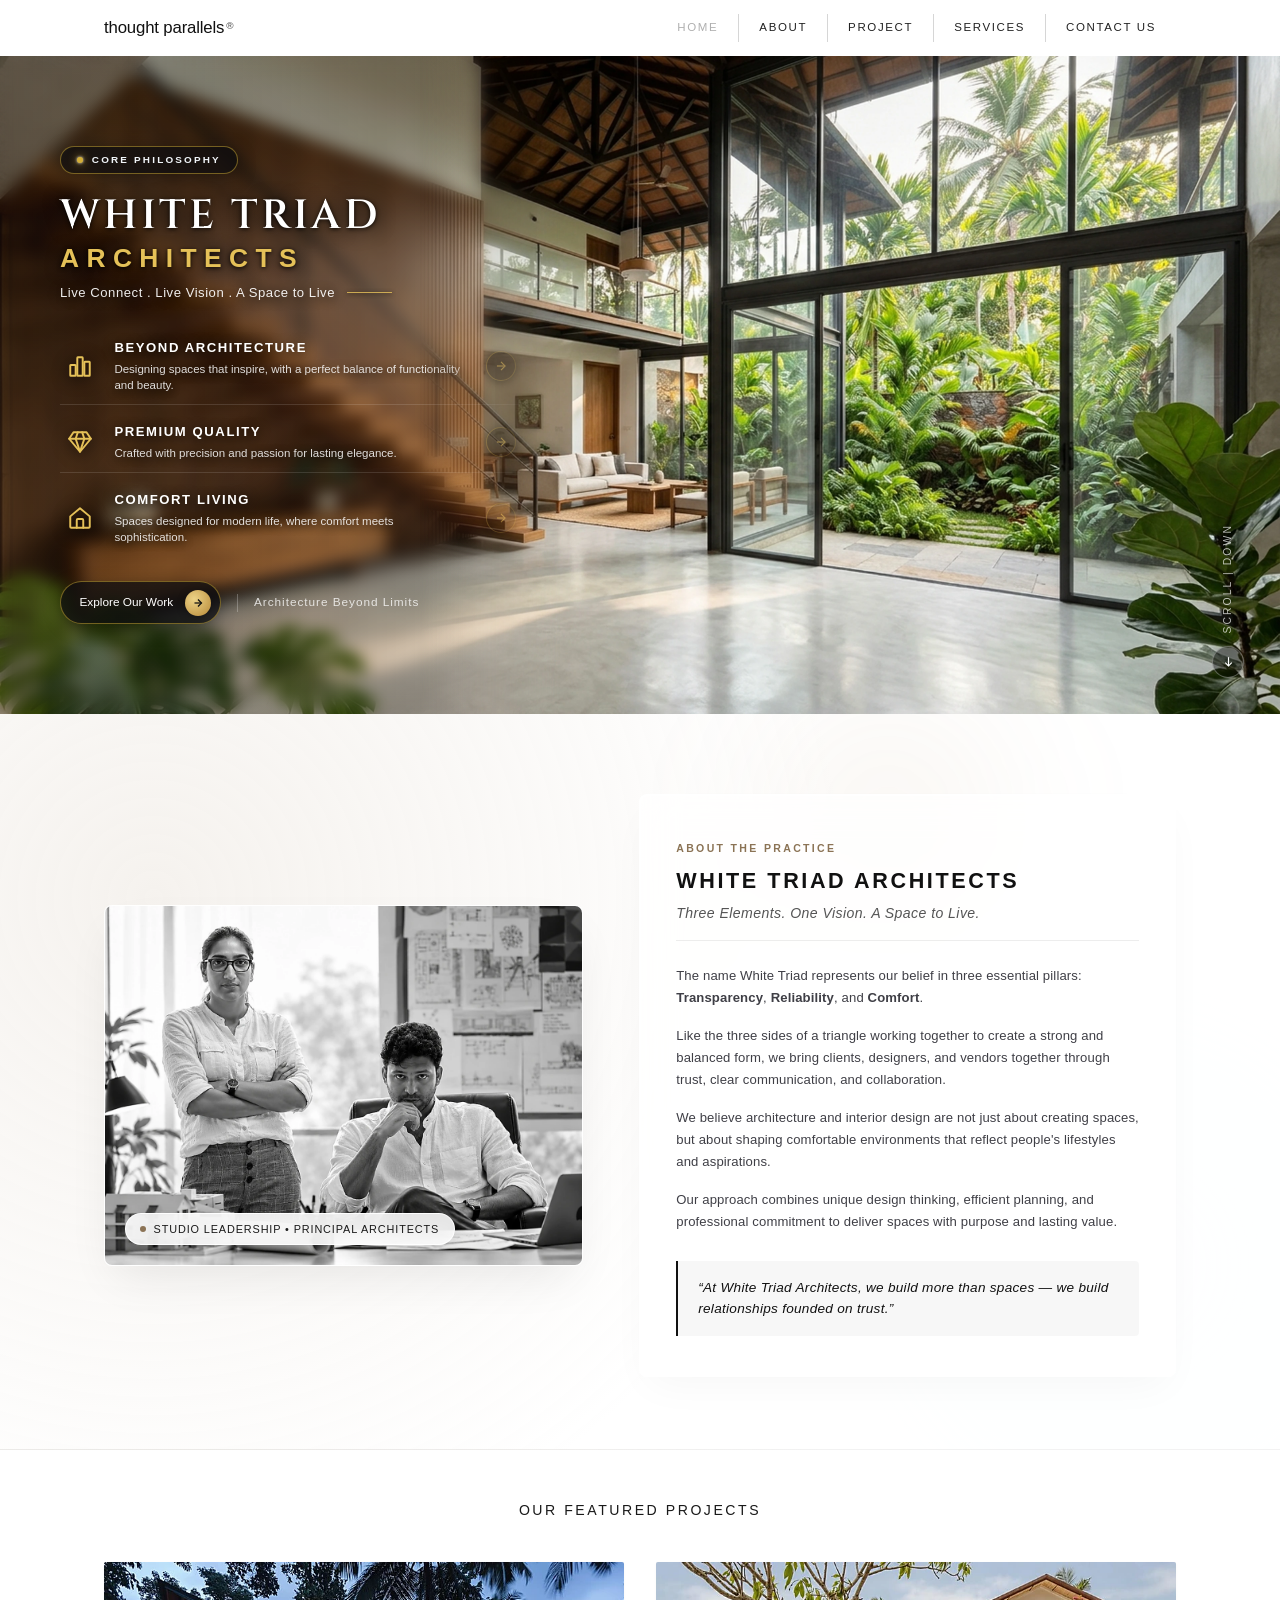
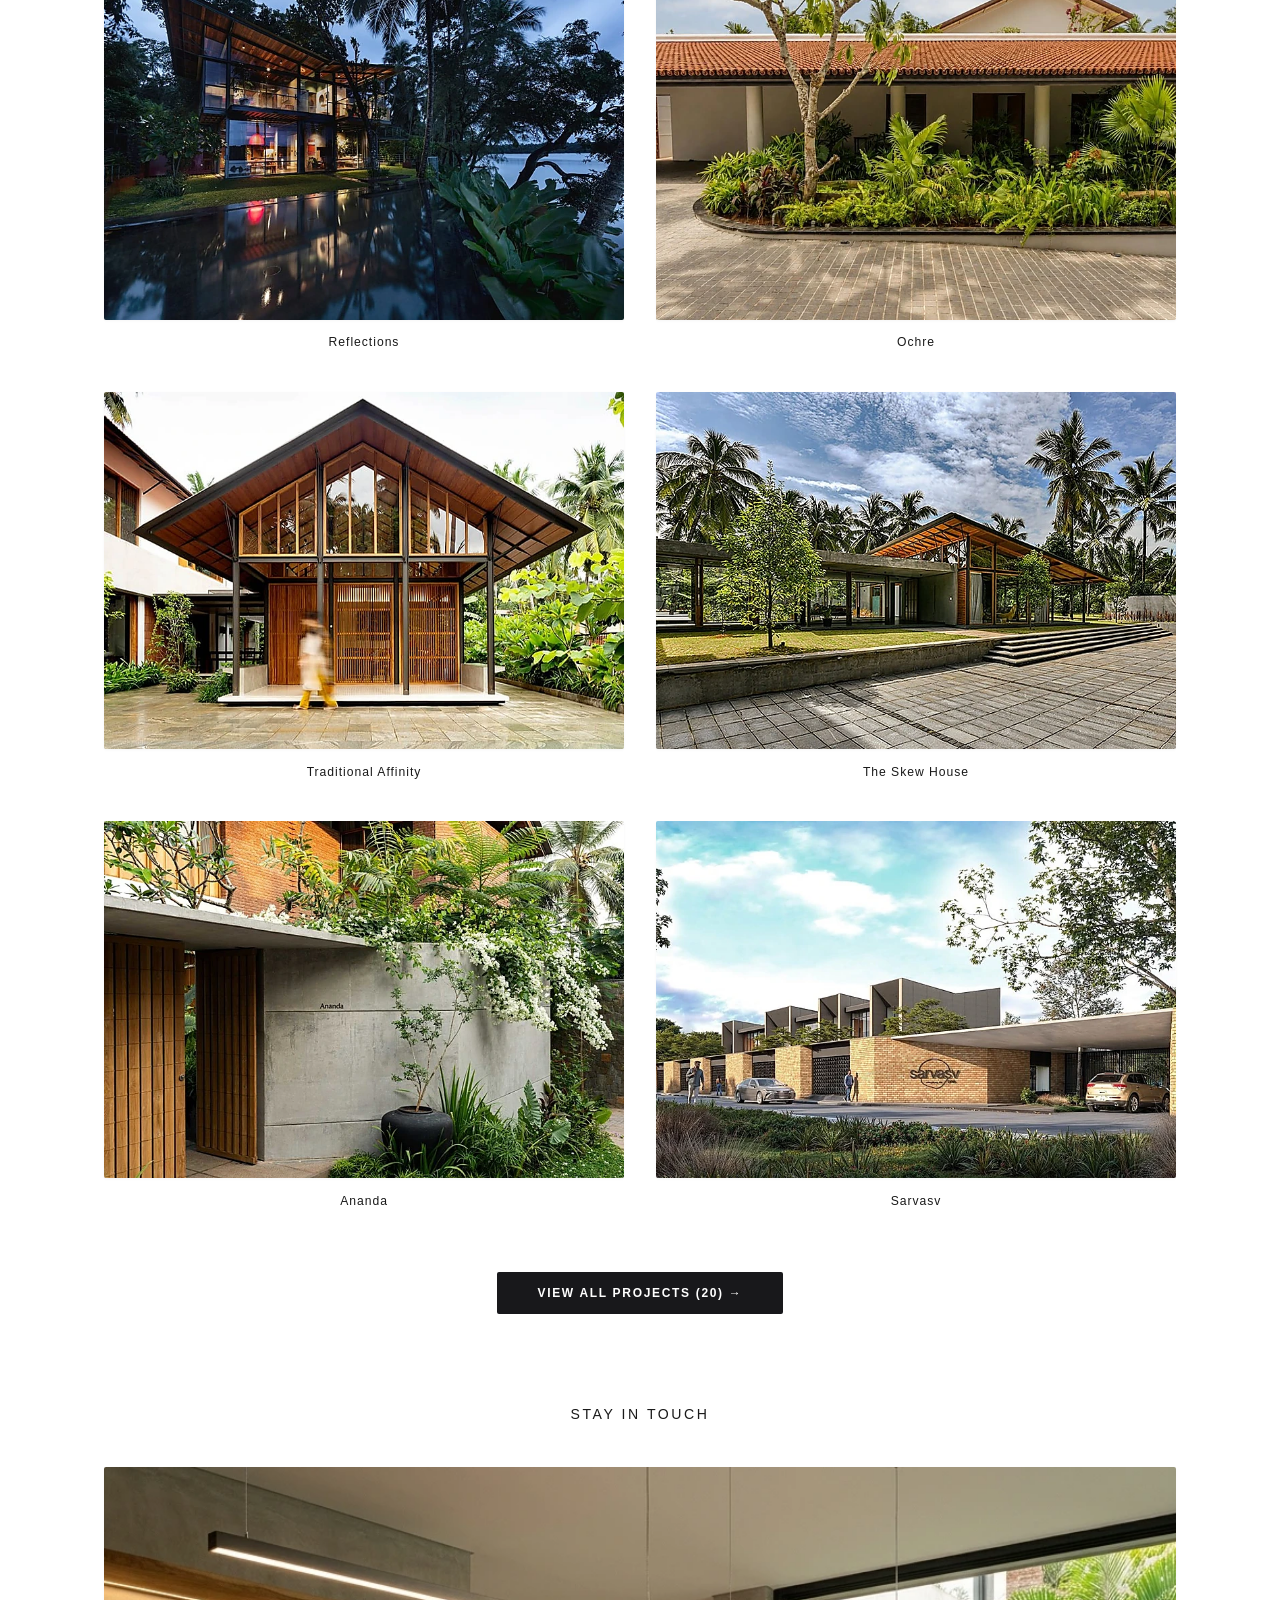
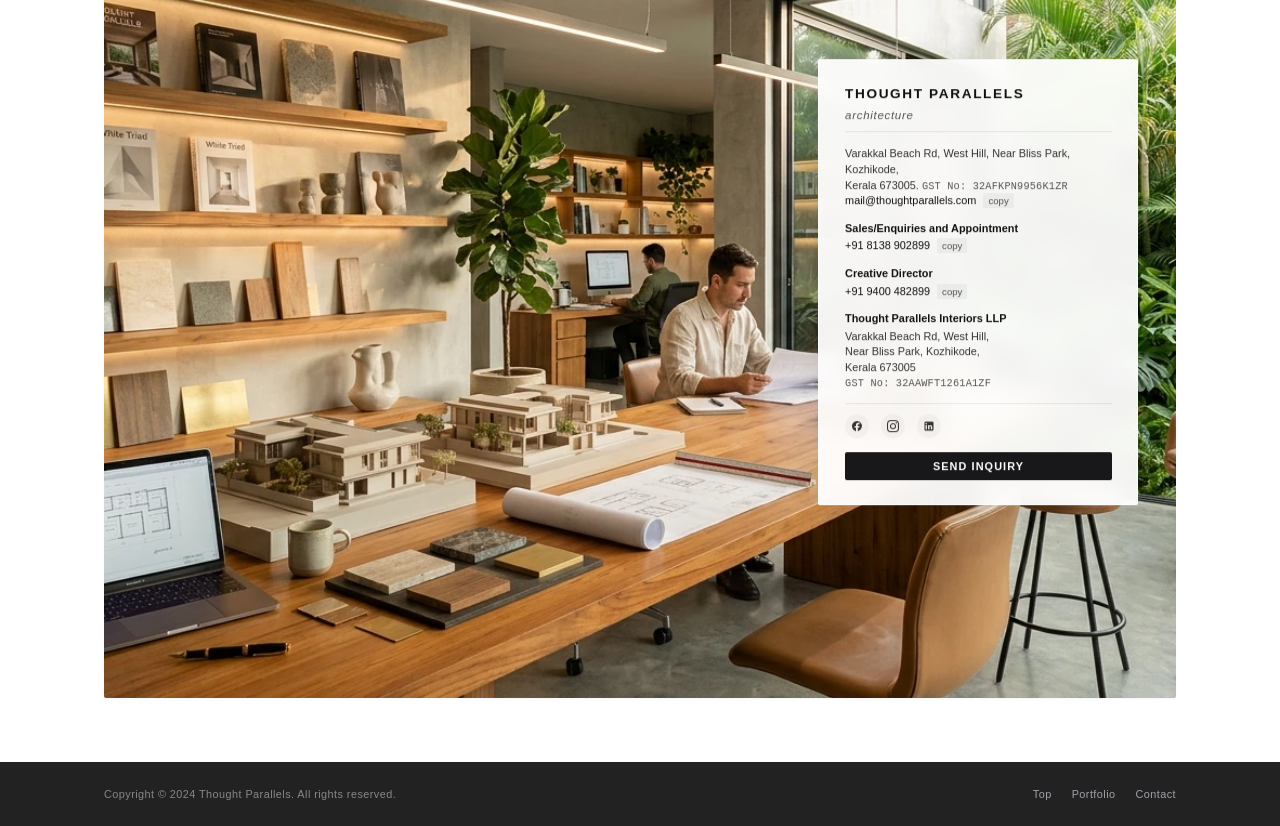
==== index.html @ 6b3403b0 "Update application code" ====
<!DOCTYPE html>
<html lang="en">
<head>
  <meta charset="UTF-8">
  <meta name="viewport" content="width=device-width, initial-scale=1.0">
  <meta http-equiv="X-UA-Compatible" content="ie=edge">
  
  <title>Thought Parallels — Architecture & Design Practice</title>
  <meta name="description" content="Thought Parallels is an award-winning interdisciplinary architectural and design practice based in Calicut, Kerala, specializing in sustainable tropical and contemporary architecture.">
  <meta name="keywords" content="Thought Parallels, architecture, Kerala architects, Nikhil Mohan, Shabna Nikhil, tropical architecture, The Skew House, Reflections">
  <meta name="author" content="Thought Parallels">
  
  <!-- Preload critical hero image for instant LCP -->
  <link rel="preload" as="image" href="assets/images/hero-ai-4k.webp" type="image/webp" fetchpriority="high">
  
  <!-- Open Graph / Meta -->
  <meta property="og:type" content="website">
  <meta property="og:title" content="Thought Parallels Architecture">
  <meta property="og:description" content="Interdisciplinary architectural practice crafting contextual, sustainable, and contemporary living spaces.">
  <meta property="og:image" content="assets/images/hero-ai-4k.jpg">
  
  <link rel="icon" type="image/svg+xml" href="favicon.svg">
  
  <!-- Google Fonts: Cinzel & Inter for Luxury Architectural Typography -->
  <link rel="preconnect" href="https://fonts.googleapis.com">
  <link rel="preconnect" href="https://fonts.gstatic.com" crossorigin>
  <link href="https://fonts.googleapis.com/css2?family=Cinzel:wght@400;500;600;700&display=swap" rel="stylesheet">

  <link rel="stylesheet" href="styles.css">

  <!-- Schema.org Structured Data -->
  <script type="application/ld+json">
  {
    "@context": "https://schema.org",
    "@type": "ArchitecturalFirm",
    "name": "Thought Parallels",
    "url": "https://www.thoughtparallels.com",
    "logo": "https://www.thoughtparallels.com/logo.png",
    "address": {
      "@type": "PostalAddress",
      "streetAddress": "Varakkal Beach Rd, West Hill, Near Bliss Park",
      "addressLocality": "Kozhikode",
      "addressRegion": "Kerala",
      "postalCode": "673005",
      "addressCountry": "IN"
    },
    "telephone": "+918138902899",
    "email": "mail@thoughtparallels.com"
  }
  </script>
</head>
<body>

  <!-- ================= Site Header ================= -->
  <header class="site-header" id="top">
    <div class="header-container">
      <a href="#top" class="site-logo" aria-label="Thought Parallels Home">
        thought parallels<span class="logo-sup">®</span>
      </a>

      <!-- Desktop Navigation with Vertical Dividers -->
      <nav class="desktop-nav" aria-label="Main Navigation">
        <a href="#top" class="nav-link active">HOME</a>
        <span class="nav-divider" aria-hidden="true"></span>
        <a href="#about" class="nav-link">ABOUT</a>
        <span class="nav-divider" aria-hidden="true"></span>
        <a href="projects.html" class="nav-link">PROJECT</a>
        <span class="nav-divider" aria-hidden="true"></span>
        <a href="services.html" class="nav-link">SERVICES</a>
        <span class="nav-divider" aria-hidden="true"></span>
        <a href="contact.html" class="nav-link">CONTACT US</a>
      </nav>

      <!-- Mobile Hamburger Button -->
      <button class="mobile-toggle" aria-label="Open Navigation Menu">
        <svg viewBox="0 0 24 24" fill="none" stroke="currentColor" stroke-width="1.8" stroke-linecap="round" stroke-linejoin="round">
          <line x1="3" y1="7" x2="21" y2="7"></line>
          <line x1="3" y1="12" x2="21" y2="12"></line>
          <line x1="3" y1="17" x2="21" y2="17"></line>
        </svg>
      </button>
    </div>
  </header>

  <!-- Mobile Navigation Drawer -->
  <div class="drawer-backdrop" aria-hidden="true"></div>
  <aside class="mobile-drawer" aria-label="Mobile Navigation Drawer">
    <div class="drawer-header">
      <span class="site-logo">thought parallels<span class="logo-sup">®</span></span>
      <button class="drawer-close" aria-label="Close Navigation Menu">
        <svg width="20" height="20" viewBox="0 0 24 24" fill="none" stroke="currentColor" stroke-width="2" stroke-linecap="round" stroke-linejoin="round">
          <line x1="18" y1="6" x2="6" y2="18"></line>
          <line x1="6" y1="6" x2="18" y2="18"></line>
        </svg>
      </button>
    </div>
    <nav class="drawer-nav">
      <a href="#top" class="drawer-link active">HOME</a>
      <a href="#about" class="drawer-link">ABOUT</a>
      <a href="projects.html" class="drawer-link">PROJECT</a>
      <a href="services.html" class="drawer-link">SERVICES</a>
      <a href="contact.html" class="drawer-link">CONTACT US</a>
      <button class="inquiry-btn trigger-inquiry" style="margin-top: 1rem;">GET IN TOUCH</button>
    </nav>
  </aside>

  <!-- ================= Main Content ================= -->
  <main>
    
    <!-- Hero Banner Section -->
    <section class="hero-section" id="hero">
      <div class="hero-image-wrap" data-gallery-target="hero" role="button" tabindex="0" aria-label="View interior architectural photography">
        <picture>
          <source type="image/webp" srcset="assets/images/hero-ai-4k.webp">
          <img 
            src="assets/images/hero-ai-4k.jpg" 
            alt="Thought Parallels Architectural Interior with Sunlit Wooden Staircase and Garden View in 4K Resolution" 
            class="hero-img"
            width="3840" 
            height="2143"
            fetchpriority="high"
            decoding="async">
        </picture>

        <!-- Exact Luxury Glassmorphic Hero Panel from Design Mockup -->
        <div class="hero-curated-panel">
          
          <!-- Top Pill Badge -->
          <div class="hero-curated-badge">
            <span class="badge-gold-dot"></span>
            <span>CORE PHILOSOPHY</span>
          </div>

          <!-- Main Architectural Title -->
          <h1 class="hero-curated-title">
            <span class="title-serif">WHITE TRIAD</span>
            <span class="title-sans">ARCHITECTS</span>
          </h1>

          <!-- Tagline with Terminal Dash -->
          <div class="hero-curated-tagline">
            <span>Live Connect . Live Vision . A Space to Live</span>
            <span class="tagline-dash" aria-hidden="true"></span>
          </div>

          <!-- 3 Interactive Glassmorphic Feature Cards with Gold Glowing Borders -->
          <div class="hero-pillar-cards-wrap">
            
            <!-- Card 1: BEYOND ARCHITECTURE -->
            <a href="#about" class="hero-pillar-glass-card" aria-label="Learn about Beyond Architecture philosophy">
              <div class="pillar-card-icon" aria-hidden="true">
                <svg viewBox="0 0 24 24" fill="none" stroke="currentColor" stroke-width="1.8" stroke-linecap="round" stroke-linejoin="round">
                  <rect x="3" y="11" width="5" height="10" rx="0.5"></rect>
                  <rect x="9.5" y="4" width="5" height="17" rx="0.5"></rect>
                  <rect x="16" y="8" width="5" height="13" rx="0.5"></rect>
                </svg>
              </div>
              <div class="pillar-card-text">
                <h3 class="pillar-card-title">BEYOND ARCHITECTURE</h3>
                <p class="pillar-card-desc">Designing spaces that inspire, with a perfect balance of functionality and beauty.</p>
              </div>
              <div class="pillar-card-arrow" aria-hidden="true">
                <svg width="14" height="14" viewBox="0 0 24 24" fill="none" stroke="currentColor" stroke-width="2">
                  <line x1="5" y1="12" x2="19" y2="12"></line>
                  <polyline points="12 5 19 12 12 19"></polyline>
                </svg>
              </div>
            </a>

            <!-- Card 2: PREMIUM QUALITY -->
            <a href="#about" class="hero-pillar-glass-card" aria-label="Learn about Premium Quality standards">
              <div class="pillar-card-icon" aria-hidden="true">
                <svg viewBox="0 0 24 24" fill="none" stroke="currentColor" stroke-width="1.8" stroke-linecap="round" stroke-linejoin="round">
                  <path d="M6 3h12l4 6-10 12L2 9l4-6z"></path>
                  <path d="M2 9h20"></path>
                  <path d="M10 3l-2 6 4 12 4-12-2-6"></path>
                </svg>
              </div>
              <div class="pillar-card-text">
                <h3 class="pillar-card-title">PREMIUM QUALITY</h3>
                <p class="pillar-card-desc">Crafted with precision and passion for lasting elegance.</p>
              </div>
              <div class="pillar-card-arrow" aria-hidden="true">
                <svg width="14" height="14" viewBox="0 0 24 24" fill="none" stroke="currentColor" stroke-width="2">
                  <line x1="5" y1="12" x2="19" y2="12"></line>
                  <polyline points="12 5 19 12 12 19"></polyline>
                </svg>
              </div>
            </a>

            <!-- Card 3: COMFORT LIVING -->
            <a href="#about" class="hero-pillar-glass-card" aria-label="Learn about Comfort Living">
              <div class="pillar-card-icon" aria-hidden="true">
                <svg viewBox="0 0 24 24" fill="none" stroke="currentColor" stroke-width="1.8" stroke-linecap="round" stroke-linejoin="round">
                  <path d="M3 10.5L12 3l9 7.5V20a1 1 0 0 1-1 1H4a1 1 0 0 1-1-1v-9.5z"></path>
                  <path d="M9 21v-7a1 1 0 0 1 1-1h4a1 1 0 0 1 1 1v7"></path>
                </svg>
              </div>
              <div class="pillar-card-text">
                <h3 class="pillar-card-title">COMFORT LIVING</h3>
                <p class="pillar-card-desc">Spaces designed for modern life, where comfort meets sophistication.</p>
              </div>
              <div class="pillar-card-arrow" aria-hidden="true">
                <svg width="14" height="14" viewBox="0 0 24 24" fill="none" stroke="currentColor" stroke-width="2">
                  <line x1="5" y1="12" x2="19" y2="12"></line>
                  <polyline points="12 5 19 12 12 19"></polyline>
                </svg>
              </div>
            </a>

          </div>

          <!-- Bottom Action Row: Explore Our Work & Architecture Beyond Limits -->
          <div class="hero-curated-bottom">
            <a href="projects.html" class="hero-explore-pill-btn">
              <span>Explore Our Work</span>
              <span class="explore-circle-arrow" aria-hidden="true">
                <svg width="12" height="12" viewBox="0 0 24 24" fill="none" stroke="currentColor" stroke-width="2.5">
                  <line x1="5" y1="12" x2="19" y2="12"></line>
                  <polyline points="12 5 19 12 12 19"></polyline>
                </svg>
              </span>
            </a>
            <span class="hero-curated-divider" aria-hidden="true"></span>
            <span class="hero-curated-slogan">Architecture Beyond Limits</span>
          </div>

        </div>

        <!-- Scroll Down Vertical Indicator on Right -->
        <div class="hero-scroll-indicator">
          <span class="scroll-vertical-text">Scroll | Down</span>
          <a href="#about" class="scroll-circle-btn" aria-label="Scroll to About section">
            <svg width="13" height="13" viewBox="0 0 24 24" fill="none" stroke="currentColor" stroke-width="2.2">
              <line x1="12" y1="4" x2="12" y2="20"></line>
              <polyline points="18 14 12 20 6 14"></polyline>
            </svg>
          </a>
        </div>

        <div class="hero-overlay-badge">
          <svg width="12" height="12" viewBox="0 0 24 24" fill="none" stroke="currentColor" stroke-width="2">
            <polyline points="15 3 21 3 21 9"></polyline>
            <polyline points="9 21 3 21 3 15"></polyline>
            <line x1="21" y1="3" x2="14" y2="10"></line>
            <line x1="3" y1="21" x2="10" y2="14"></line>
          </svg>
          View Interior
        </div>
      </div>
    </section>

    <!-- ================= About Section: White Triad Architects ================= -->
    <section class="about-section" id="about">
      <div class="about-ambient-glow" aria-hidden="true"></div>

      <div class="about-container">
        
        <!-- Two-Column Showcase Grid -->
        <div class="about-main-grid">
          
          <!-- Left Column: Studio Portrait in Glass Frame -->
          <div class="about-visual-column">
            <div class="about-image-card">
              <picture>
                <source type="image/webp" srcset="assets/images/about-principals.webp 1x, assets/images/about-principals-2x.webp 2x">
                <img 
                  src="assets/images/about-principals.jpg" 
                  alt="White Triad Architects Leadership - Principal Architects at Design Studio" 
                  class="about-portrait-img"
                  width="1024" 
                  height="770"
                  loading="lazy"
                  decoding="async">
              </picture>
              <div class="about-image-glass-badge">
                <span class="badge-dot"></span>
                <span>Studio Leadership &bull; Principal Architects</span>
              </div>
            </div>
          </div>

          <!-- Right Column: Narrative in Glassmorphism Card -->
          <div class="about-content-column">
            <div class="about-glass-card">
              <span class="about-eyebrow">About The Practice</span>
              <h2 class="about-title">WHITE TRIAD ARCHITECTS</h2>
              <p class="about-tagline">Three Elements. One Vision. A Space to Live.</p>

              <div class="about-narrative">
                <p>The name White Triad represents our belief in three essential pillars: <strong>Transparency</strong>, <strong>Reliability</strong>, and <strong>Comfort</strong>.</p>
                <p>Like the three sides of a triangle working together to create a strong and balanced form, we bring clients, designers, and vendors together through trust, clear communication, and collaboration.</p>
                <p>We believe architecture and interior design are not just about creating spaces, but about shaping comfortable environments that reflect people's lifestyles and aspirations.</p>
                <p>Our approach combines unique design thinking, efficient planning, and professional commitment to deliver spaces with purpose and lasting value.</p>
              </div>

              <div class="about-statement-glass">
                <p>&ldquo;At White Triad Architects, we build more than spaces &mdash; we build relationships founded on trust.&rdquo;</p>
              </div>
            </div>
          </div>

        </div>
      </div>
    </section>

    <!-- Our Featured Projects Section -->
    <section class="projects-section" id="projects">
      <div class="section-container">
        
        <div class="section-title-wrap">
          <h2 class="section-title">Our Featured Projects</h2>
        </div>

        <!-- Project Cards Grid from Portfolio (2-Column Architecture Layout) -->
        <div class="portfolio-grid portfolio-grid-2col" style="padding: 0;">
          <!-- Card 1: Reflections -->
          <article class="portfolio-card" data-gallery-target="p-reflections" role="button" tabindex="0" aria-label="View Reflections project">
            <div class="portfolio-card-media">
              <picture>
                <source type="image/webp" srcset="assets/images/projects/reflections.webp">
                <img src="assets/images/projects/reflections.jpg" alt="Reflections" class="portfolio-card-img" width="800" height="550" loading="lazy" decoding="async">
              </picture>
            </div>
            <h3 class="portfolio-card-title">Reflections</h3>
          </article>

          <!-- Card 2: Ochre -->
          <article class="portfolio-card" data-gallery-target="p-ochre" role="button" tabindex="0" aria-label="View Ochre project">
            <div class="portfolio-card-media">
              <picture>
                <source type="image/webp" srcset="assets/images/projects/ochre.webp">
                <img src="assets/images/projects/ochre.jpg" alt="Ochre" class="portfolio-card-img" width="800" height="550" loading="lazy" decoding="async">
              </picture>
            </div>
            <h3 class="portfolio-card-title">Ochre</h3>
          </article>

          <!-- Card 3: Traditional Affinity -->
          <article class="portfolio-card" data-gallery-target="p-traditional-affinity" role="button" tabindex="0" aria-label="View Traditional Affinity project">
            <div class="portfolio-card-media">
              <picture>
                <source type="image/webp" srcset="assets/images/projects/traditional-affinity.webp">
                <img src="assets/images/projects/traditional-affinity.jpg" alt="Traditional Affinity" class="portfolio-card-img" width="800" height="550" loading="lazy" decoding="async">
              </picture>
            </div>
            <h3 class="portfolio-card-title">Traditional Affinity</h3>
          </article>

          <!-- Card 4: The Skew House -->
          <article class="portfolio-card" data-gallery-target="p-skew-house" role="button" tabindex="0" aria-label="View The Skew House project">
            <div class="portfolio-card-media">
              <picture>
                <source type="image/webp" srcset="assets/images/projects/skew-house.webp">
                <img src="assets/images/projects/skew-house.jpg" alt="The Skew House" class="portfolio-card-img" width="800" height="550" loading="lazy" decoding="async">
              </picture>
            </div>
            <h3 class="portfolio-card-title">The Skew House</h3>
          </article>

          <!-- Card 5: Ananda -->
          <article class="portfolio-card" data-gallery-target="p-ananda" role="button" tabindex="0" aria-label="View Ananda project">
            <div class="portfolio-card-media">
              <picture>
                <source type="image/webp" srcset="assets/images/projects/ananda.webp">
                <img src="assets/images/projects/ananda.jpg" alt="Ananda" class="portfolio-card-img" width="800" height="550" loading="lazy" decoding="async">
              </picture>
            </div>
            <h3 class="portfolio-card-title">Ananda</h3>
          </article>

          <!-- Card 6: Sarvasv -->
          <article class="portfolio-card" data-gallery-target="p-sarvasv" role="button" tabindex="0" aria-label="View Sarvasv project">
            <div class="portfolio-card-media">
              <picture>
                <source type="image/webp" srcset="assets/images/projects/sarvasv.webp">
                <img src="assets/images/projects/sarvasv.jpg" alt="Sarvasv" class="portfolio-card-img" width="800" height="550" loading="lazy" decoding="async">
              </picture>
            </div>
            <h3 class="portfolio-card-title">Sarvasv</h3>
          </article>
        </div>

        <!-- View All Projects Button -->
        <div style="text-align: center; margin-top: 3rem;">
          <a href="projects.html" class="inquiry-btn" style="display: inline-block; width: auto; padding: 0.75rem 2.5rem; font-size: 0.75rem; letter-spacing: 0.14em; text-decoration: none;">View All Projects (20) &rarr;</a>
        </div>

      </div>
    </section>

    <!-- Stay In Touch Section -->
    <section class="contact-section" id="contact">
      <div class="section-container">
        
        <div class="section-title-wrap">
          <h2 class="section-title">Stay In Touch</h2>
        </div>

        <div class="contact-frame">
          <!-- Background Studio Photo -->
          <picture>
            <source type="image/webp" srcset="assets/images/contact-studio-lounge.webp">
            <source type="image/jpeg" srcset="assets/images/contact-studio-lounge.jpg">
            <img 
              src="assets/images/contact-studio-lounge.jpg" 
              alt="White Triad & Thought Parallels Architectural Studio Lounge" 
              class="contact-bg-img"
              width="1376" 
              height="768"
              loading="lazy"
              decoding="async">
          </picture>

          <!-- Floating Contact Information Card -->
          <div class="contact-overlay-card">
            <h3 class="contact-card-title">THOUGHT PARALLELS</h3>
            <p class="contact-card-subtitle">architecture</p>

            <!-- Address Block 1 -->
            <div class="contact-block">
              <p>Varakkal Beach Rd, West Hill, Near Bliss Park, Kozhikode,</p>
              <p>Kerala 673005. <span class="gst-num">GST No: 32AFKPN9956K1ZR</span></p>
              <p>
                <a href="mailto:mail@thoughtparallels.com" class="contact-link">mail@thoughtparallels.com</a>
                <button class="copy-btn" data-copy="mail@thoughtparallels.com" title="Copy email address" aria-label="Copy email">copy</button>
              </p>
            </div>

            <!-- Phone Block 1 -->
            <div class="contact-block">
              <span class="contact-label">Sales/Enquiries and Appointment</span>
              <p>
                <a href="tel:+918138902899" class="contact-link">+91 8138 902899</a>
                <button class="copy-btn" data-copy="+918138902899" title="Copy phone number" aria-label="Copy phone number">copy</button>
              </p>
            </div>

            <!-- Phone Block 2 -->
            <div class="contact-block">
              <span class="contact-label">Creative Director</span>
              <p>
                <a href="tel:+919400482899" class="contact-link">+91 9400 482899</a>
                <button class="copy-btn" data-copy="+919400482899" title="Copy phone number" aria-label="Copy phone number">copy</button>
              </p>
            </div>

            <!-- Interior Entity Block -->
            <div class="contact-block">
              <span class="contact-label">Thought Parallels Interiors LLP</span>
              <p>Varakkal Beach Rd, West Hill,</p>
              <p>Near Bliss Park, Kozhikode,</p>
              <p>Kerala 673005</p>
              <p class="gst-num">GST No: 32AAWFT1261A1ZF</p>
            </div>

            <!-- Social Links & Consultation Button -->
            <div class="card-social-row">
              <a href="https://www.facebook.com/thoughtparallels" target="_blank" rel="noopener noreferrer" class="social-icon-link" aria-label="Facebook">
                <svg viewBox="0 0 24 24"><path d="M22 12c0-5.52-4.48-10-10-10S2 6.48 2 12c0 4.84 3.44 8.87 8 9.8V15H7v-3h3V9.5C10 6.46 11.82 5 14.5 5c1.28 0 2.4.1 2.7.14v3.13h-1.85c-1.48 0-1.75.7-1.75 1.73V12h3.5l-.5 3h-3v6.8c4.56-.93 8-4.96 8-9.8z"/></svg>
              </a>
              <a href="https://www.instagram.com/thoughtparallels" target="_blank" rel="noopener noreferrer" class="social-icon-link" aria-label="Instagram">
                <svg viewBox="0 0 24 24"><path d="M12 2.163c3.204 0 3.584.012 4.85.07 3.252.148 4.771 1.691 4.919 4.919.058 1.265.069 1.645.069 4.849 0 3.205-.012 3.584-.069 4.849-.149 3.225-1.664 4.771-4.919 4.919-1.266.058-1.644.07-4.85.07-3.204 0-3.584-.012-4.849-.07-3.26-.149-4.771-1.699-4.919-4.92-.058-1.265-.07-1.644-.07-4.849 0-3.204.013-3.583.07-4.849.149-3.227 1.664-4.771 4.919-4.919 1.266-.057 1.645-.069 4.849-.069zm0-2.163c-3.259 0-3.667.014-4.947.072-4.358.2-6.78 2.618-6.98 6.98-.059 1.281-.073 1.689-.073 4.948 0 3.259.014 3.668.072 4.948.2 4.358 2.618 6.78 6.98 6.98 1.281.058 1.689.072 4.948.072 3.259 0 3.668-.014 4.948-.072 4.354-.2 6.782-2.618 6.979-6.98.059-1.28.073-1.689.073-4.948 0-3.259-.014-3.667-.072-4.947-.196-4.354-2.617-6.78-6.979-6.98-1.281-.059-1.69-.073-4.949-.073zm0 5.838c-3.403 0-6.162 2.759-6.162 6.162s2.759 6.163 6.162 6.163 6.162-2.759 6.162-6.163c0-3.403-2.759-6.162-6.162-6.162zm0 10.162c-2.209 0-4-1.79-4-4 0-2.209 1.791-4 4-4s4 1.791 4 4c0 2.21-1.791 4-4 4zm6.406-11.845c-.796 0-1.441.645-1.441 1.44s.645 1.44 1.441 1.44c.795 0 1.439-.645 1.439-1.44s-.644-1.44-1.439-1.44z"/></svg>
              </a>
              <a href="https://www.linkedin.com/company/thought-parallels" target="_blank" rel="noopener noreferrer" class="social-icon-link" aria-label="LinkedIn">
                <svg viewBox="0 0 24 24"><path d="M19 3a2 2 0 0 1 2 2v14a2 2 0 0 1-2 2H5a2 2 0 0 1-2-2V5a2 2 0 0 1 2-2h14m-.5 15.5v-5.3a3.26 3.26 0 0 0-3.26-3.26c-.85 0-1.84.52-2.28 1.3v-1.11h-2.79v8.37h2.79v-4.93c0-.77.62-1.4 1.39-1.4a1.4 1.4 0 0 1 1.4 1.4v4.93h2.75M6.46 8.76a1.53 1.53 0 1 0 0-3.06 1.53 1.53 0 0 0 0 3.06m1.38 9.74v-8.37H5.08v8.37h2.76z"/></svg>
              </a>
            </div>

            <button class="inquiry-btn trigger-inquiry">Send Inquiry</button>
          </div>
        </div>

      </div>
    </section>

  </main>

  <!-- ================= Site Footer ================= -->
  <footer class="site-footer">
    <div class="footer-container">
      <span class="footer-copy">Copyright &copy; 2024 Thought Parallels. All rights reserved.</span>
      <div class="footer-links">
        <a href="#top">Top</a>
        <a href="#projects">Portfolio</a>
        <a href="#contact">Contact</a>
      </div>
    </div>
  </footer>

  <!-- ================= Lightbox Modal ================= -->
  <div class="lightbox-modal" id="lightbox-modal" role="dialog" aria-modal="true" aria-label="Project Lightbox">
    <button class="lightbox-close" aria-label="Close Lightbox">
      <svg width="20" height="20" viewBox="0 0 24 24" fill="none" stroke="currentColor" stroke-width="2">
        <line x1="18" y1="6" x2="6" y2="18"></line>
        <line x1="6" y1="6" x2="18" y2="18"></line>
      </svg>
    </button>
    
    <div class="lightbox-content">
      <div class="lightbox-media">
        <img src="" alt="" class="lightbox-img" id="lightbox-img">
      </div>
      <div class="lightbox-info">
        <div>
          <h4 class="lightbox-title" id="lightbox-title"></h4>
          <p class="lightbox-desc" id="lightbox-desc"></p>
        </div>
      </div>
    </div>
  </div>

  <!-- ================= Client Inquiry Modal ================= -->
  <div class="modal-overlay" id="inquiry-modal" role="dialog" aria-modal="true" aria-label="Send Inquiry Modal">
    <div class="modal-box">
      <button class="modal-close-btn" aria-label="Close Modal">&times;</button>
      
      <div class="modal-header">
        <h3 class="modal-title">Studio Inquiry</h3>
        <p class="modal-subtitle">Share your architectural or interior design vision with us.</p>
      </div>

      <form class="modal-form" id="inquiry-form">
        <div class="form-group">
          <label for="name" class="form-label">Full Name</label>
          <input type="text" id="name" class="form-input" placeholder="e.g. Nikhil Patel" required>
        </div>

        <div class="form-group">
          <label for="email" class="form-label">Email Address</label>
          <input type="email" id="email" class="form-input" placeholder="name@domain.com" required>
        </div>

        <div class="form-group">
          <label for="phone" class="form-label">Phone / WhatsApp</label>
          <input type="tel" id="phone" class="form-input" placeholder="+91 98765 43210">
        </div>

        <div class="form-group">
          <label for="project-type" class="form-label">Project Type</label>
          <input type="text" id="project-type" class="form-input" placeholder="Residential Villa / Commercial / Interior">
        </div>

        <div class="form-group">
          <label for="message" class="form-label">Project Overview</label>
          <textarea id="message" class="form-textarea" placeholder="Tell us about the site location, timeline, and requirements..." required></textarea>
        </div>

        <button type="submit" class="form-submit-btn">Send Message to Studio</button>
      </form>
    </div>
  </div>

  <!-- Toast Notification -->
  <div class="toast-msg" id="toast-msg" role="status" aria-live="polite"></div>

  <!-- Deferred fast JavaScript -->
  <script src="script.js" defer></script>
</body>
</html>
---- styles.css ----
/* ==========================================================================
   Thought Parallels Architecture - Ultra-Fast High-Performance Stylesheet
   Designed for Sub-100ms FCP, Zero CLS, and Exquisite Architectural Aesthetics
   ========================================================================== */

:root {
  --font-primary: -apple-system, BlinkMacSystemFont, "Segoe UI", Roboto, "Helvetica Neue", "Arial", sans-serif;
  --font-editorial: "Georgia", "Times New Roman", serif;
  
  --color-bg: #ffffff;
  --color-bg-alt: #fbfbfb;
  --color-surface: #ffffff;
  --color-text-main: #18181b;
  --color-text-muted: #52525b;
  --color-text-light: #71717a;
  --color-border: #e4e4e7;
  --color-border-light: #f4f4f5;
  --color-accent: #8b7355;
  --color-accent-hover: #715c43;
  --color-dark: #222222;
  --color-darker: #171717;
  
  --max-width-content: 1120px;
  --header-height: 56px;
  --radius-sm: 4px;
  --radius-md: 8px;
  
  --shadow-sm: 0 1px 2px rgba(0, 0, 0, 0.05);
  --shadow-md: 0 4px 16px rgba(0, 0, 0, 0.06);
  --shadow-lg: 0 12px 36px rgba(0, 0, 0, 0.1);
  --shadow-card: 0 10px 30px -5px rgba(0, 0, 0, 0.08), 0 0 1px 1px rgba(0, 0, 0, 0.04);
  
  --transition-fast: 0.18s cubic-bezier(0.16, 1, 0.3, 1);
  --transition-smooth: 0.3s cubic-bezier(0.16, 1, 0.3, 1);
  --transition-slow: 0.6s cubic-bezier(0.16, 1, 0.3, 1);
}

/* Reset & Box Sizing */
*, *::before, *::after {
  box-sizing: border-box;
  margin: 0;
  padding: 0;
}

html {
  font-size: 16px;
  scroll-behavior: smooth;
  text-rendering: optimizeLegibility;
  -webkit-font-smoothing: antialiased;
  -moz-osx-font-smoothing: grayscale;
}

body {
  font-family: var(--font-primary);
  background-color: var(--color-bg);
  color: var(--color-text-main);
  line-height: 1.5;
  overflow-x: hidden;
}

/* Accessibility Focus */
:focus-visible {
  outline: 2px solid var(--color-accent);
  outline-offset: 3px;
}

/* Links & Buttons */
a {
  color: inherit;
  text-decoration: none;
  transition: color var(--transition-fast), opacity var(--transition-fast);
}

button {
  background: none;
  border: none;
  cursor: pointer;
  font-family: inherit;
  color: inherit;
}

img, picture {
  display: block;
  max-width: 100%;
  height: auto;
}

/* ==========================================================================
   Header & Navigation
   ========================================================================== */
.site-header {
  position: sticky;
  top: 0;
  left: 0;
  width: 100%;
  height: var(--header-height);
  background: rgba(255, 255, 255, 0.98);
  backdrop-filter: blur(10px);
  -webkit-backdrop-filter: blur(10px);
  z-index: 100;
  border-bottom: 1px solid transparent;
  transition: border-color var(--transition-fast), box-shadow var(--transition-fast), background var(--transition-fast);
}

.site-header.scrolled {
  border-bottom-color: rgba(0, 0, 0, 0.06);
  box-shadow: 0 2px 10px rgba(0, 0, 0, 0.03);
}

.header-container {
  max-width: var(--max-width-content);
  height: 100%;
  margin: 0 auto;
  padding: 0 1.5rem;
  display: flex;
  align-items: center;
  justify-content: space-between;
}

/* Logo */
.site-logo {
  display: inline-flex;
  align-items: baseline;
  gap: 2px;
  font-size: 1.05rem;
  font-weight: 500;
  letter-spacing: -0.01em;
  color: #111111;
  text-transform: lowercase;
}

.logo-sup {
  font-size: 0.62rem;
  position: relative;
  top: -0.35em;
  font-weight: 400;
  color: #444444;
}

/* Navigation Links with Vertical Dividers */
.desktop-nav {
  display: flex;
  align-items: center;
  gap: 0;
}

.nav-link {
  font-size: 0.72rem;
  font-weight: 500;
  letter-spacing: 0.14em;
  text-transform: uppercase;
  color: #222222;
  padding: 0.25rem 1.25rem;
  transition: color var(--transition-fast);
  white-space: nowrap;
}

.nav-link:hover {
  color: #000000;
}

.nav-link.active {
  color: #b0b0b0; /* Light grey active state matching navigation spec */
}

.nav-divider {
  display: inline-block;
  width: 1px;
  height: 28px;
  background-color: #d6d6d6;
  flex-shrink: 0;
}

/* Mobile Menu Toggle */
.mobile-toggle {
  display: none;
  padding: 0.5rem;
  margin-right: -0.5rem;
  border-radius: var(--radius-sm);
  color: #111;
}

.mobile-toggle svg {
  width: 22px;
  height: 22px;
  display: block;
}

/* Mobile Nav Drawer */
.mobile-drawer {
  position: fixed;
  top: 0;
  right: -100%;
  width: 280px;
  height: 100vh;
  background: #ffffff;
  box-shadow: -4px 0 24px rgba(0, 0, 0, 0.12);
  z-index: 1000;
  padding: 2rem 1.5rem;
  display: flex;
  flex-direction: column;
  transition: right var(--transition-smooth);
}

.mobile-drawer.open {
  right: 0;
}

.drawer-header {
  display: flex;
  justify-content: space-between;
  align-items: center;
  padding-bottom: 1.5rem;
  border-bottom: 1px solid var(--color-border);
  margin-bottom: 1.5rem;
}

.drawer-nav {
  display: flex;
  flex-direction: column;
  gap: 1.25rem;
}

.drawer-link {
  font-size: 0.85rem;
  font-weight: 500;
  letter-spacing: 0.14em;
  text-transform: uppercase;
  color: #222222;
  padding: 0.5rem 0;
  transition: color var(--transition-fast);
}

.drawer-link:hover {
  color: #000000;
}

.drawer-link.active {
  color: #b0b0b0;
}

.drawer-backdrop {
  position: fixed;
  inset: 0;
  background: rgba(0, 0, 0, 0.4);
  backdrop-filter: blur(2px);
  z-index: 999;
  opacity: 0;
  pointer-events: none;
  transition: opacity var(--transition-smooth);
}

.drawer-backdrop.active {
  opacity: 1;
  pointer-events: auto;
}

/* ==========================================================================
   Hero Section
   ========================================================================== */
.hero-section {
  width: 100%;
  position: relative;
  background-color: #f7f7f7;
  overflow: hidden;
  max-height: calc(86vh + 10px);
  min-height: 580px;
}

.hero-image-wrap {
  width: 100%;
  max-width: 100%;
  position: relative;
  cursor: pointer;
  height: 100%;
}

.hero-img {
  width: 100%;
  height: 100%;
  aspect-ratio: 18 / 9.25;
  max-height: calc(86vh + 10px);
  min-height: 580px;
  object-fit: cover;
  object-position: center;
  display: block;
  transition: transform var(--transition-slow);
}

.hero-image-wrap:hover .hero-img {
  transform: scale(1.012);
}

.hero-overlay-badge {
  position: absolute;
  bottom: 1.25rem;
  right: 1.5rem;
  background: rgba(255, 255, 255, 0.88);
  backdrop-filter: blur(8px);
  padding: 0.4rem 0.85rem;
  border-radius: var(--radius-sm);
  font-size: 0.7rem;
  font-weight: 500;
  letter-spacing: 0.08em;
  text-transform: uppercase;
  color: #222222;
  box-shadow: var(--shadow-sm);
  display: flex;
  align-items: center;
  gap: 0.4rem;
  opacity: 0;
  transform: translateY(6px);
  transition: opacity var(--transition-smooth), transform var(--transition-smooth);
}

.hero-image-wrap:hover .hero-overlay-badge {
  opacity: 1;
  transform: translateY(0);
}

/* ==========================================================================
   Frameless Floating Hero Presentation (No Dark Container / Box)
   ========================================================================== */
.hero-curated-panel {
  position: absolute;
  top: 0;
  left: 0;
  bottom: 0;
  width: 48%;
  max-width: 560px;
  min-width: 380px;
  z-index: 10;
  display: flex;
  flex-direction: column;
  justify-content: center;
  padding: 2.75rem 2.5rem 2.75rem 3.75rem;
  background: linear-gradient(90deg, rgba(12, 12, 16, 0.32) 0%, rgba(12, 12, 16, 0.15) 75%, transparent 100%);
  backdrop-filter: blur(8px);
  -webkit-backdrop-filter: blur(8px);
  mask-image: linear-gradient(to right, black 75%, transparent 100%);
  -webkit-mask-image: linear-gradient(to right, black 75%, transparent 100%);
  border: none;
  border-radius: 0;
  box-shadow: none;
  pointer-events: auto;
  box-sizing: border-box;
}

/* Top Pill Badge */
.hero-curated-badge {
  display: inline-flex;
  align-items: center;
  gap: 0.55rem;
  width: fit-content;
  background: rgba(12, 12, 15, 0.7);
  border: 1px solid rgba(212, 175, 55, 0.5);
  border-radius: 30px;
  padding: 0.35rem 1rem;
  margin-bottom: 1.25rem;
  box-shadow: 0 4px 18px rgba(0, 0, 0, 0.4);
  font-size: 0.62rem;
  font-weight: 600;
  letter-spacing: 0.22em;
  text-transform: uppercase;
  color: #f1f5f9;
}

.badge-gold-dot {
  width: 6px;
  height: 6px;
  border-radius: 50%;
  background: #d4af37;
  box-shadow: 0 0 10px #d4af37, 0 0 3px #ffffff;
}

/* Main Title (High Contrast Architectural Typography) */
.hero-curated-title {
  display: flex;
  flex-direction: column;
  margin: 0 0 0.5rem;
}

.title-serif {
  font-family: 'Cinzel', 'Times New Roman', serif;
  font-size: 2.55rem;
  font-weight: 600;
  letter-spacing: 0.08em;
  color: #ffffff;
  line-height: 1.1;
  text-transform: uppercase;
  text-shadow: 0 2px 18px rgba(0, 0, 0, 0.95), 0 1px 4px rgba(0, 0, 0, 0.9);
}

.title-sans {
  font-family: var(--font-primary, system-ui, -apple-system, sans-serif);
  font-size: 1.65rem;
  font-weight: 600;
  letter-spacing: 0.28em;
  color: #e5c158;
  line-height: 1.2;
  text-transform: uppercase;
  margin-top: 0.25rem;
  text-shadow: 0 2px 16px rgba(0, 0, 0, 0.95), 0 1px 4px rgba(0, 0, 0, 0.9);
}

/* Tagline */
.hero-curated-tagline {
  display: flex;
  align-items: center;
  gap: 0.75rem;
  margin-bottom: 1.6rem;
  font-size: 0.82rem;
  font-weight: 500;
  color: rgba(255, 255, 255, 0.92);
  letter-spacing: 0.04em;
  text-shadow: 0 2px 12px rgba(0, 0, 0, 0.95);
}

.tagline-dash {
  flex-grow: 1;
  max-width: 45px;
  height: 1.5px;
  background: rgba(229, 193, 88, 0.8);
  box-shadow: 0 1px 4px rgba(0, 0, 0, 0.8);
}

/* Three Frameless Floating Feature Rows (No Containers) */
.hero-pillar-cards-wrap {
  display: flex;
  flex-direction: column;
  gap: 0.45rem;
  margin-bottom: 1.6rem;
}

.hero-pillar-glass-card {
  display: flex;
  align-items: center;
  gap: 1.15rem;
  background: transparent;
  backdrop-filter: none;
  -webkit-backdrop-filter: none;
  border: none;
  border-radius: 0;
  padding: 0.62rem 0.25rem;
  text-decoration: none;
  color: inherit;
  box-shadow: none;
  border-bottom: 1px solid rgba(255, 255, 255, 0.12);
  transition: transform 0.25s ease, border-color 0.25s ease;
}

.hero-pillar-glass-card:last-child {
  border-bottom: none;
}

.hero-pillar-glass-card:hover {
  transform: translateX(8px);
  background: transparent;
  border-bottom-color: rgba(229, 193, 88, 0.6);
  box-shadow: none;
}

.pillar-card-icon {
  width: 32px;
  height: 32px;
  flex-shrink: 0;
  color: #e5c158;
  display: flex;
  align-items: center;
  justify-content: center;
  filter: drop-shadow(0 2px 8px rgba(0, 0, 0, 0.85));
}

.pillar-card-icon svg {
  width: 26px;
  height: 26px;
}

.pillar-card-text {
  flex-grow: 1;
}

.pillar-card-title {
  font-size: 0.82rem;
  font-weight: 600;
  letter-spacing: 0.12em;
  text-transform: uppercase;
  color: #ffffff;
  margin: 0 0 0.2rem;
  text-shadow: 0 2px 12px rgba(0, 0, 0, 0.95);
  transition: color 0.2s ease;
}

.hero-pillar-glass-card:hover .pillar-card-title {
  color: #e5c158;
}

.pillar-card-desc {
  font-size: 0.72rem;
  line-height: 1.45;
  color: rgba(255, 255, 255, 0.85);
  margin: 0;
  text-shadow: 0 2px 8px rgba(0, 0, 0, 0.95);
}

.pillar-card-arrow {
  width: 30px;
  height: 30px;
  border-radius: 50%;
  background: rgba(0, 0, 0, 0.45);
  border: 1px solid rgba(229, 193, 88, 0.45);
  flex-shrink: 0;
  display: flex;
  align-items: center;
  justify-content: center;
  color: #e5c158;
  box-shadow: 0 2px 8px rgba(0, 0, 0, 0.6);
  transition: background 0.25s, transform 0.25s, color 0.25s, border-color 0.25s;
}

.hero-pillar-glass-card:hover .pillar-card-arrow {
  background: #e5c158;
  border-color: #e5c158;
  color: #111111;
  transform: translateX(4px);
}

/* Bottom Action Row: Explore Our Work */
.hero-curated-bottom {
  display: flex;
  align-items: center;
  gap: 1rem;
}

.hero-explore-pill-btn {
  display: inline-flex;
  align-items: center;
  gap: 0.75rem;
  background: rgba(12, 12, 15, 0.75);
  border: 1px solid rgba(212, 175, 55, 0.5);
  border-radius: 30px;
  padding: 0.45rem 0.55rem 0.45rem 1.15rem;
  font-size: 0.74rem;
  font-weight: 500;
  color: #ffffff;
  text-decoration: none;
  box-shadow: 0 4px 18px rgba(0, 0, 0, 0.3);
  transition: transform 0.25s, border-color 0.25s, box-shadow 0.25s;
}

.hero-explore-pill-btn:hover {
  transform: translateY(-2px);
  border-color: #d4af37;
  box-shadow: 0 6px 24px rgba(212, 175, 55, 0.35);
}

.explore-circle-arrow {
  width: 26px;
  height: 26px;
  border-radius: 50%;
  background: radial-gradient(circle at 35% 35%, #ecd286 0%, #b88a38 100%);
  color: #111111;
  display: flex;
  align-items: center;
  justify-content: center;
  box-shadow: 0 2px 8px rgba(0, 0, 0, 0.3);
}

.hero-curated-divider {
  width: 1px;
  height: 18px;
  background: rgba(255, 255, 255, 0.25);
}

.hero-curated-slogan {
  font-size: 0.74rem;
  color: rgba(255, 255, 255, 0.78);
  letter-spacing: 0.08em;
  font-weight: 400;
}

/* Scroll Down Vertical Indicator on Right */
.hero-scroll-indicator {
  position: absolute;
  bottom: 2.25rem;
  right: 2.25rem;
  z-index: 10;
  display: flex;
  flex-direction: column;
  align-items: center;
  gap: 0.75rem;
  pointer-events: auto;
}

.scroll-vertical-text {
  writing-mode: vertical-rl;
  transform: rotate(180deg);
  font-size: 0.65rem;
  font-weight: 500;
  letter-spacing: 0.2em;
  text-transform: uppercase;
  color: rgba(255, 255, 255, 0.7);
}

.scroll-circle-btn {
  width: 32px;
  height: 32px;
  border-radius: 50%;
  background: rgba(0, 0, 0, 0.4);
  border: 1px solid rgba(255, 255, 255, 0.3);
  display: flex;
  align-items: center;
  justify-content: center;
  color: #ffffff;
  text-decoration: none;
  transition: background 0.25s, transform 0.25s, border-color 0.25s;
}

.scroll-circle-btn:hover {
  background: rgba(212, 175, 55, 0.9);
  border-color: #d4af37;
  transform: translateY(3px);
  color: #111111;
}

/* ==========================================================================
   Projects Section
   ========================================================================== */
.projects-section {
  padding: 3rem 0 4rem;
}

.section-container {
  max-width: var(--max-width-content);
  margin: 0 auto;
  padding: 0 1.5rem;
}

.section-title-wrap {
  text-align: center;
  margin-bottom: 2.25rem;
}

.section-title {
  font-size: 0.88rem;
  font-weight: 500;
  letter-spacing: 0.18em;
  text-transform: uppercase;
  color: #1a1a1a;
  position: relative;
  display: inline-block;
  padding-bottom: 0.35rem;
}

/* Project Cards */
.project-card {
  margin-bottom: 3.5rem;
  background: transparent;
}

.project-card:last-child {
  margin-bottom: 0;
}

.project-media {
  position: relative;
  overflow: hidden;
  border-radius: 2px;
  background-color: #f3f3f3;
  cursor: pointer;
  box-shadow: 0 1px 3px rgba(0, 0, 0, 0.04);
}

.project-img {
  width: 100%;
  height: auto;
  display: block;
  object-fit: cover;
  transition: transform var(--transition-slow), filter var(--transition-smooth);
}

.project-1-img {
  aspect-ratio: 1100 / 785;
}

.project-2-img {
  aspect-ratio: 1100 / 1643;
}

.project-media:hover .project-img {
  transform: scale(1.018);
  filter: brightness(1.02);
}

/* Hover Floating Action */
.project-hint {
  position: absolute;
  top: 1.25rem;
  right: 1.25rem;
  background: rgba(255, 255, 255, 0.92);
  backdrop-filter: blur(8px);
  color: #111111;
  font-size: 0.68rem;
  font-weight: 600;
  letter-spacing: 0.1em;
  text-transform: uppercase;
  padding: 0.35rem 0.75rem;
  border-radius: 2px;
  display: flex;
  align-items: center;
  gap: 0.35rem;
  opacity: 0;
  transform: translateY(-4px);
  transition: opacity var(--transition-smooth), transform var(--transition-smooth);
  box-shadow: 0 2px 8px rgba(0, 0, 0, 0.08);
}

.project-media:hover .project-hint {
  opacity: 1;
  transform: translateY(0);
}

/* Project Caption Bar */
.project-caption {
  display: flex;
  justify-content: space-between;
  align-items: baseline;
  padding: 0.85rem 0.25rem 0;
}

.project-name {
  font-size: 0.82rem;
  font-weight: 600;
  letter-spacing: 0.06em;
  text-transform: uppercase;
  color: #1a1a1a;
}

.project-location {
  font-size: 0.72rem;
  letter-spacing: 0.04em;
  color: #666666;
}

/* ==========================================================================
   Stay In Touch / Contact Section
   ========================================================================== */
.contact-section {
  padding: 1.5rem 0 4rem;
}

.contact-frame {
  position: relative;
  width: 100%;
  border-radius: 2px;
  overflow: hidden;
  box-shadow: 0 1px 3px rgba(0, 0, 0, 0.04);
}

.contact-bg-img {
  width: 100%;
  height: auto;
  aspect-ratio: 1100 / 853;
  object-fit: cover;
  display: block;
}

/* Floating Contact Card */
.contact-overlay-card {
  position: absolute;
  top: 50%;
  right: 3.5%;
  transform: translateY(-50%);
  width: 320px;
  max-width: 90%;
  background: rgba(255, 255, 255, 0.94);
  backdrop-filter: blur(12px);
  -webkit-backdrop-filter: blur(12px);
  padding: 1.5rem 1.6rem;
  border-radius: 2px;
  border: 1px solid rgba(255, 255, 255, 0.8);
  box-shadow: 0 8px 32px rgba(0, 0, 0, 0.08), 0 1px 3px rgba(0, 0, 0, 0.04);
  z-index: 10;
}

.contact-card-title {
  font-size: 0.85rem;
  font-weight: 700;
  letter-spacing: 0.12em;
  text-transform: uppercase;
  color: #111111;
  margin-bottom: 0.15rem;
}

.contact-card-subtitle {
  font-size: 0.72rem;
  font-weight: 400;
  letter-spacing: 0.06em;
  color: #555555;
  font-style: italic;
  margin-bottom: 0.85rem;
  border-bottom: 1px solid rgba(0, 0, 0, 0.08);
  padding-bottom: 0.45rem;
}

.contact-block {
  margin-bottom: 0.75rem;
  font-size: 0.68rem;
  line-height: 1.45;
  color: #333333;
}

.contact-block:last-of-type {
  margin-bottom: 0.85rem;
}

.contact-label {
  font-weight: 600;
  color: #111111;
  margin-bottom: 0.1rem;
  display: block;
}

.contact-link {
  color: #111111;
  display: inline-flex;
  align-items: center;
  gap: 0.3rem;
  transition: color var(--transition-fast);
}

.contact-link:hover {
  color: var(--color-accent);
  text-decoration: underline;
}

.copy-btn {
  display: inline-flex;
  align-items: center;
  padding: 2px 5px;
  margin-left: 4px;
  border-radius: 2px;
  background: rgba(0, 0, 0, 0.04);
  font-size: 0.6rem;
  color: #555555;
  transition: background var(--transition-fast), color var(--transition-fast);
}

.copy-btn:hover {
  background: rgba(0, 0, 0, 0.08);
  color: #111111;
}

.gst-num {
  font-family: monospace;
  font-size: 0.64rem;
  color: #555555;
  letter-spacing: 0.02em;
}

/* Social Row */
.card-social-row {
  display: flex;
  align-items: center;
  gap: 0.75rem;
  padding-top: 0.65rem;
  border-top: 1px solid rgba(0, 0, 0, 0.08);
}

.social-icon-link {
  width: 24px;
  height: 24px;
  display: inline-flex;
  align-items: center;
  justify-content: center;
  color: #333333;
  border-radius: 50%;
  background: rgba(0, 0, 0, 0.03);
  transition: background var(--transition-fast), color var(--transition-fast), transform var(--transition-fast);
}

.social-icon-link:hover {
  background: #111111;
  color: #ffffff;
  transform: translateY(-2px);
}

.social-icon-link svg {
  width: 12px;
  height: 12px;
  fill: currentColor;
}

/* Quick Inquiry Button */
.inquiry-btn {
  width: 100%;
  margin-top: 0.85rem;
  padding: 0.5rem 0.75rem;
  background: #18181b;
  color: #ffffff;
  font-size: 0.68rem;
  font-weight: 600;
  letter-spacing: 0.1em;
  text-transform: uppercase;
  border-radius: 2px;
  text-align: center;
  transition: background var(--transition-fast), transform var(--transition-fast);
}

.inquiry-btn:hover {
  background: #27272a;
  transform: translateY(-1px);
}

/* ==========================================================================
   Footer
   ========================================================================== */
.site-footer {
  background: var(--color-dark);
  color: #a1a1aa;
  padding: 1.5rem 0;
  font-size: 0.68rem;
  letter-spacing: 0.04em;
}

.footer-container {
  max-width: var(--max-width-content);
  margin: 0 auto;
  padding: 0 1.5rem;
  display: flex;
  justify-content: space-between;
  align-items: center;
  flex-wrap: wrap;
  gap: 0.75rem;
}

.footer-copy {
  color: #888888;
}

.footer-links {
  display: flex;
  gap: 1.25rem;
}

.footer-links a:hover {
  color: #ffffff;
}

/* ==========================================================================
   Lightbox / Modal
   ========================================================================== */
.lightbox-modal {
  position: fixed;
  inset: 0;
  z-index: 2000;
  background: rgba(10, 10, 10, 0.94);
  backdrop-filter: blur(8px);
  -webkit-backdrop-filter: blur(8px);
  display: flex;
  align-items: center;
  justify-content: center;
  opacity: 0;
  pointer-events: none;
  transition: opacity var(--transition-smooth);
  padding: 1.5rem;
}

.lightbox-modal.active {
  opacity: 1;
  pointer-events: auto;
}

.lightbox-content {
  position: relative;
  max-width: 1000px;
  width: 100%;
  max-height: 90vh;
  display: flex;
  flex-direction: column;
  background: #111111;
  border-radius: var(--radius-sm);
  overflow: hidden;
  box-shadow: 0 20px 50px rgba(0, 0, 0, 0.5);
  transform: scale(0.96);
  transition: transform var(--transition-smooth);
}

.lightbox-modal.active .lightbox-content {
  transform: scale(1);
}

.lightbox-media {
  width: 100%;
  max-height: 70vh;
  overflow: hidden;
  background: #000;
  display: flex;
  align-items: center;
  justify-content: center;
}

.lightbox-img {
  max-width: 100%;
  max-height: 70vh;
  object-fit: contain;
}

.lightbox-info {
  padding: 1.25rem 1.5rem;
  background: #18181b;
  color: #f4f4f5;
  display: flex;
  justify-content: space-between;
  align-items: center;
  gap: 1rem;
}

.lightbox-title {
  font-size: 0.95rem;
  font-weight: 600;
  letter-spacing: 0.05em;
  text-transform: uppercase;
}

.lightbox-desc {
  font-size: 0.75rem;
  color: #a1a1aa;
  margin-top: 0.2rem;
}

.lightbox-close {
  position: absolute;
  top: 1rem;
  right: 1rem;
  width: 36px;
  height: 36px;
  border-radius: 50%;
  background: rgba(0, 0, 0, 0.65);
  color: #ffffff;
  display: flex;
  align-items: center;
  justify-content: center;
  cursor: pointer;
  z-index: 10;
  transition: background var(--transition-fast), transform var(--transition-fast);
}

.lightbox-close:hover {
  background: rgba(0, 0, 0, 0.9);
  transform: scale(1.05);
}

/* ==========================================================================
   Inquiry Modal
   ========================================================================== */
.modal-overlay {
  position: fixed;
  inset: 0;
  background: rgba(0, 0, 0, 0.6);
  backdrop-filter: blur(4px);
  z-index: 2100;
  display: flex;
  align-items: center;
  justify-content: center;
  opacity: 0;
  pointer-events: none;
  transition: opacity var(--transition-smooth);
  padding: 1.25rem;
}

.modal-overlay.active {
  opacity: 1;
  pointer-events: auto;
}

.modal-box {
  background: #ffffff;
  width: 100%;
  max-width: 460px;
  border-radius: var(--radius-sm);
  padding: 2rem;
  position: relative;
  box-shadow: 0 16px 40px rgba(0, 0, 0, 0.2);
  transform: translateY(12px);
  transition: transform var(--transition-smooth);
}

.modal-overlay.active .modal-box {
  transform: translateY(0);
}

.modal-header {
  margin-bottom: 1.5rem;
}

.modal-title {
  font-size: 1.05rem;
  font-weight: 600;
  letter-spacing: 0.08em;
  text-transform: uppercase;
  color: #111111;
}

.modal-subtitle {
  font-size: 0.78rem;
  color: #666666;
  margin-top: 0.25rem;
}

.modal-form {
  display: flex;
  flex-direction: column;
  gap: 1rem;
}

.form-group {
  display: flex;
  flex-direction: column;
  gap: 0.35rem;
}

.form-label {
  font-size: 0.72rem;
  font-weight: 600;
  letter-spacing: 0.04em;
  color: #333333;
}

.form-input, .form-textarea {
  width: 100%;
  padding: 0.65rem 0.75rem;
  border: 1px solid #d4d4d8;
  border-radius: 2px;
  font-family: inherit;
  font-size: 0.8rem;
  color: #111111;
  transition: border-color var(--transition-fast), box-shadow var(--transition-fast);
}

.form-input:focus, .form-textarea:focus {
  border-color: #111111;
  outline: none;
  box-shadow: 0 0 0 1px #111111;
}

.form-textarea {
  resize: vertical;
  min-height: 90px;
}

.form-submit-btn {
  padding: 0.75rem;
  background: #111111;
  color: #ffffff;
  font-size: 0.75rem;
  font-weight: 600;
  letter-spacing: 0.1em;
  text-transform: uppercase;
  border-radius: 2px;
  transition: background var(--transition-fast);
}

.form-submit-btn:hover {
  background: #27272a;
}

.modal-close-btn {
  position: absolute;
  top: 1.25rem;
  right: 1.25rem;
  color: #666666;
  font-size: 1.2rem;
  line-height: 1;
}

.modal-close-btn:hover {
  color: #111111;
}

/* Toast Message */
.toast-msg {
  position: fixed;
  bottom: 2rem;
  left: 50%;
  transform: translateX(-50%) translateY(30px);
  background: #111111;
  color: #ffffff;
  padding: 0.6rem 1.2rem;
  border-radius: 20px;
  font-size: 0.72rem;
  font-weight: 500;
  letter-spacing: 0.04em;
  box-shadow: 0 4px 14px rgba(0, 0, 0, 0.2);
  opacity: 0;
  pointer-events: none;
  transition: opacity var(--transition-fast), transform var(--transition-fast);
  z-index: 3000;
}

.toast-msg.show {
  opacity: 1;
  transform: translateX(-50%) translateY(0);
}

/* ==========================================================================
   Responsive Breakpoints
   ========================================================================== */
@media (max-width: 1024px) {
  .nav-link {
    padding: 0.25rem 0.85rem;
  }
}

@media (max-width: 900px) {
  .contact-overlay-card {
    position: static;
    transform: none;
    width: 100%;
    max-width: 100%;
    margin-top: 1rem;
    box-shadow: 0 4px 16px rgba(0, 0, 0, 0.06);
    border: 1px solid var(--color-border);
  }
}

@media (max-width: 768px) {
  .desktop-nav {
    display: none;
  }
  
  .mobile-toggle {
    display: block;
  }
  
  .projects-section {
    padding: 2.25rem 0 3rem;
  }
  
  .section-title {
    font-size: 0.8rem;
  }
  
  .project-card {
    margin-bottom: 2.25rem;
  }
  
  .footer-container {
    flex-direction: column;
    text-align: center;
    gap: 0.5rem;
  }
}

@media (max-width: 480px) {
  .header-container {
    padding: 0 1rem;
  }
  
  .section-container {
    padding: 0 1rem;
  }
  
  .contact-overlay-card {
    padding: 1.25rem;
  }
}

/* ==========================================================================
   Full Projects Portfolio Grid (2-Column Architectural Layout)
   ========================================================================== */
.portfolio-page-wrap {
  padding: 2.5rem 0 4rem;
}

.portfolio-grid-2col {
  display: grid;
  grid-template-columns: repeat(2, 1fr);
  column-gap: 2rem;
  row-gap: 2.5rem;
  max-width: var(--max-width-content);
  margin: 0 auto;
  padding: 0 1.5rem;
}

.portfolio-card {
  display: flex;
  flex-direction: column;
  background: transparent;
  cursor: pointer;
  text-decoration: none;
  color: inherit;
  transition: transform var(--transition-fast);
}

.portfolio-card:hover {
  transform: translateY(-2px);
}

.portfolio-card-media {
  position: relative;
  overflow: hidden;
  background-color: #f4f4f4;
  border-radius: 2px;
  box-shadow: 0 1px 3px rgba(0, 0, 0, 0.04);
}

.portfolio-card-img {
  width: 100%;
  height: auto;
  aspect-ratio: 16 / 11;
  object-fit: cover;
  display: block;
  transition: transform var(--transition-slow), filter var(--transition-smooth);
}

.portfolio-card:hover .portfolio-card-img {
  transform: scale(1.025);
  filter: brightness(1.02);
}

.portfolio-card-title {
  text-align: center;
  margin-top: 0.85rem;
  font-size: 0.76rem;
  font-weight: 500;
  letter-spacing: 0.08em;
  color: #1a1a1a;
  transition: color var(--transition-fast);
}

.portfolio-card:hover .portfolio-card-title {
  color: #000000;
}

/* ==========================================================================
   Subscribe Section
   ========================================================================== */
.subscribe-section {
  padding: 4rem 1.5rem 5rem;
  background-color: #ffffff;
  border-top: 1px solid rgba(0, 0, 0, 0.05);
}

.subscribe-container {
  max-width: 520px;
  margin: 0 auto;
  text-align: left;
}

.subscribe-title {
  font-size: 0.88rem;
  font-weight: 600;
  letter-spacing: 0.08em;
  text-transform: lowercase;
  color: #111111;
  margin-bottom: 0.35rem;
}

.subscribe-title::first-letter {
  text-transform: uppercase;
}

.subscribe-subtitle {
  font-size: 0.7rem;
  color: #666666;
  margin-bottom: 1.5rem;
  line-height: 1.5;
}

.subscribe-form {
  display: flex;
  flex-direction: column;
  gap: 0.85rem;
}

.subscribe-input-group {
  position: relative;
}

.subscribe-input {
  width: 100%;
  padding: 0.65rem 0.75rem;
  font-family: inherit;
  font-size: 0.75rem;
  border: 1px solid #d4d4d8;
  border-radius: 2px;
  background: #ffffff;
  color: #111111;
  transition: border-color var(--transition-fast), box-shadow var(--transition-fast);
}

.subscribe-input:focus {
  outline: none;
  border-color: #111111;
  box-shadow: 0 0 0 1px #111111;
}

.subscribe-checkbox-label {
  display: flex;
  align-items: center;
  gap: 0.5rem;
  font-size: 0.65rem;
  color: #666666;
  cursor: pointer;
}

.subscribe-checkbox-label input {
  accent-color: #111111;
  cursor: pointer;
}

.subscribe-btn {
  width: 100%;
  padding: 0.75rem;
  background: #333333;
  color: #ffffff;
  font-size: 0.72rem;
  font-weight: 600;
  letter-spacing: 0.12em;
  text-transform: uppercase;
  border-radius: 2px;
  cursor: pointer;
  transition: background var(--transition-fast);
}

.subscribe-btn:hover {
  background: #111111;
}

/* Responsive adjustments */
@media (max-width: 640px) {
  .portfolio-grid-2col {
    grid-template-columns: 1fr;
    row-gap: 2rem;
  }
}

/* ==========================================================================
   About Section - White Triad Architects (Glassmorphism & Asymmetric Grid)
   ========================================================================== */
.about-section {
  position: relative;
  padding: 5rem 0 4.5rem;
  background: 
    radial-gradient(circle at 12% 25%, rgba(243, 239, 234, 0.8) 0%, rgba(255, 255, 255, 0.95) 55%),
    radial-gradient(circle at 88% 75%, rgba(235, 240, 245, 0.7) 0%, rgba(255, 255, 255, 0.98) 60%),
    #ffffff;
  border-bottom: 1px solid rgba(0, 0, 0, 0.05);
  overflow: hidden;
}

.about-ambient-glow {
  position: absolute;
  top: -100px;
  right: 15%;
  width: 400px;
  height: 400px;
  background: radial-gradient(circle, rgba(181, 141, 89, 0.08) 0%, transparent 70%);
  border-radius: 50%;
  pointer-events: none;
  filter: blur(50px);
}

.about-container {
  max-width: var(--max-width-content);
  margin: 0 auto;
  padding: 0 1.5rem;
  position: relative;
  z-index: 2;
}

/* Two-Column Grid */
.about-main-grid {
  display: grid;
  grid-template-columns: 1fr 1.12fr;
  gap: 3.5rem;
  align-items: center;
  margin-bottom: 0;
}

/* Left: Studio Portrait in Glassmorphic Frame */
.about-visual-column {
  position: relative;
}

.about-image-card {
  position: relative;
  border-radius: var(--radius-md);
  overflow: hidden;
  background: rgba(255, 255, 255, 0.6);
  border: 1px solid rgba(255, 255, 255, 0.85);
  box-shadow: 
    0 20px 45px -12px rgba(0, 0, 0, 0.09),
    0 0 1px 1px rgba(255, 255, 255, 0.9) inset;
  transition: transform var(--transition-slow), box-shadow var(--transition-slow);
}

.about-image-card:hover {
  transform: translateY(-3px);
  box-shadow: 
    0 24px 50px -10px rgba(0, 0, 0, 0.12),
    0 0 1px 1px rgba(255, 255, 255, 1) inset;
}

.about-portrait-img {
  width: 100%;
  height: auto;
  aspect-ratio: 1024 / 770;
  object-fit: cover;
  display: block;
  transition: transform var(--transition-slow);
}

.about-image-card:hover .about-portrait-img {
  transform: scale(1.02);
}

.about-image-glass-badge {
  position: absolute;
  bottom: 1.25rem;
  left: 1.25rem;
  background: rgba(255, 255, 255, 0.88);
  backdrop-filter: blur(12px);
  -webkit-backdrop-filter: blur(12px);
  border: 1px solid rgba(255, 255, 255, 0.95);
  border-radius: 20px;
  padding: 0.4rem 0.9rem;
  font-size: 0.68rem;
  font-weight: 500;
  letter-spacing: 0.08em;
  text-transform: uppercase;
  color: #1a1a1a;
  box-shadow: 0 4px 16px rgba(0, 0, 0, 0.08);
  display: flex;
  align-items: center;
  gap: 0.45rem;
}

.badge-dot {
  width: 6px;
  height: 6px;
  border-radius: 50%;
  background-color: var(--color-accent);
}

/* Right: Glassmorphism Card for Content */
.about-glass-card {
  background: rgba(255, 255, 255, 0.76);
  backdrop-filter: blur(18px);
  -webkit-backdrop-filter: blur(18px);
  border: 1px solid rgba(255, 255, 255, 0.92);
  border-radius: var(--radius-md);
  padding: 2.5rem 2.25rem;
  box-shadow: 
    0 16px 40px -10px rgba(0, 0, 0, 0.04),
    0 0 1px 1px rgba(255, 255, 255, 0.9) inset;
  position: relative;
}

.about-eyebrow {
  font-size: 0.66rem;
  font-weight: 600;
  letter-spacing: 0.22em;
  text-transform: uppercase;
  color: var(--color-accent);
  margin-bottom: 0.5rem;
  display: inline-block;
}

.about-title {
  font-size: 1.35rem;
  font-weight: 600;
  letter-spacing: 0.12em;
  text-transform: uppercase;
  color: #111111;
  margin-bottom: 0.35rem;
}

.about-tagline {
  font-size: 0.88rem;
  font-weight: 400;
  letter-spacing: 0.03em;
  color: #555555;
  font-style: italic;
  margin-bottom: 1.5rem;
  padding-bottom: 1rem;
  border-bottom: 1px solid rgba(0, 0, 0, 0.07);
}

.about-narrative {
  display: flex;
  flex-direction: column;
  gap: 0.95rem;
  font-size: 0.82rem;
  line-height: 1.7;
  color: #3f3f46;
  margin-bottom: 1.75rem;
}

.about-narrative p {
  letter-spacing: 0.01em;
}

.about-statement-glass {
  background: rgba(24, 24, 27, 0.03);
  backdrop-filter: blur(8px);
  border-left: 2px solid #111111;
  padding: 1rem 1.25rem;
  border-radius: 0 4px 4px 0;
}

.about-statement-glass p {
  font-size: 0.85rem;
  font-weight: 500;
  letter-spacing: 0.02em;
  color: #111111;
  line-height: 1.55;
  font-style: italic;
}

/* Responsive Breakpoints for Hero Frameless Presentation & About Section */
@media (max-width: 1200px) {
  .hero-curated-panel {
    width: 52%;
    padding: 2.5rem 2rem 2.5rem 2.75rem;
  }

  .title-serif {
    font-size: 2.15rem;
  }

  .title-sans {
    font-size: 1.4rem;
  }

  .hero-pillar-cards-wrap {
    gap: 0.5rem;
  }
}

@media (max-width: 960px) {
  .hero-curated-panel {
    position: relative;
    top: auto;
    left: auto;
    bottom: auto;
    width: 100%;
    max-width: 100%;
    min-width: 0;
    border-radius: 0;
    border: none;
    background: #121215;
    mask-image: none;
    -webkit-mask-image: none;
    padding: 2.75rem 1.75rem 2.25rem;
    box-shadow: none;
  }

  .hero-scroll-indicator {
    display: none;
  }

  .about-main-grid {
    grid-template-columns: 1fr;
    gap: 2.25rem;
  }
  
  .about-glass-card {
    padding: 2rem 1.6rem;
  }
}

@media (max-width: 768px) {
  .hero-curated-panel {
    padding: 2.25rem 1.25rem 2rem;
  }

  .title-serif {
    font-size: 1.75rem;
  }

  .title-sans {
    font-size: 1.15rem;
    letter-spacing: 0.2em;
  }

  .hero-curated-bottom {
    flex-wrap: wrap;
    gap: 0.75rem;
  }

  .hero-curated-divider {
    display: none;
  }

  .about-section {
    padding: 3.5rem 0 3rem;
  }
}

/* ==========================================================================
   Services Page - Holistic Residential Solutions (15 Architectural Services)
   ========================================================================== */
.services-page-body {
  background-color: #faf9f6;
}

.services-hero-header {
  position: relative;
  padding: 6.5rem 1.5rem 3rem;
  text-align: center;
  background: 
    radial-gradient(circle at 50% 15%, rgba(217, 119, 54, 0.08) 0%, rgba(250, 249, 246, 0.5) 60%),
    #faf9f6;
  border-bottom: 1px solid rgba(0, 0, 0, 0.05);
}

.services-hero-ambient {
  position: absolute;
  top: 0;
  left: 50%;
  transform: translateX(-50%);
  width: 60%;
  height: 250px;
  background: radial-gradient(ellipse at center, rgba(212, 175, 55, 0.1) 0%, transparent 70%);
  filter: blur(50px);
  pointer-events: none;
}

.services-header-container {
  max-width: 900px;
  margin: 0 auto;
  position: relative;
  z-index: 2;
}

.services-hero-eyebrow {
  font-size: 0.72rem;
  font-weight: 600;
  letter-spacing: 0.28em;
  text-transform: uppercase;
  color: #d97736;
  margin-bottom: 0.75rem;
  display: block;
}

.services-hero-title {
  font-family: var(--font-primary, system-ui, -apple-system, sans-serif);
  font-size: clamp(2rem, 4.2vw, 3.2rem);
  font-weight: 700;
  color: #111111;
  letter-spacing: -0.02em;
  line-height: 1.15;
  margin-bottom: 0.95rem;
}

.services-hero-title .title-accent-italic {
  font-family: 'Cinzel', serif;
  font-weight: 400;
  color: #71717a;
  font-style: italic;
}

.services-hero-subtitle {
  font-size: 0.92rem;
  line-height: 1.6;
  color: #52525b;
  max-width: 620px;
  margin: 0 auto 2.5rem;
}

/* Category Filter Bar */
.services-filter-bar {
  display: flex;
  justify-content: center;
  flex-wrap: wrap;
  gap: 0.65rem;
}

.service-filter-btn {
  display: inline-flex;
  align-items: center;
  background: rgba(255, 255, 255, 0.85);
  backdrop-filter: blur(8px);
  -webkit-backdrop-filter: blur(8px);
  border: 1px solid rgba(0, 0, 0, 0.08);
  border-radius: 30px;
  padding: 0.45rem 1.15rem;
  font-size: 0.76rem;
  font-weight: 500;
  letter-spacing: 0.03em;
  color: #374151;
  cursor: pointer;
  transition: all 0.25s ease;
}

.service-filter-btn:hover {
  background: #ffffff;
  border-color: rgba(217, 119, 54, 0.4);
  color: #111111;
  transform: translateY(-2px);
  box-shadow: 0 4px 12px rgba(0, 0, 0, 0.05);
}

.service-filter-btn.active {
  background: #111111;
  color: #ffffff;
  border-color: #111111;
  box-shadow: 0 4px 16px rgba(0, 0, 0, 0.15);
}

.filter-count {
  font-size: 0.64rem;
  background: rgba(0, 0, 0, 0.06);
  padding: 0.1rem 0.42rem;
  border-radius: 12px;
  margin-left: 0.4rem;
  color: #6b7280;
  font-family: monospace;
}

.service-filter-btn.active .filter-count {
  background: rgba(255, 255, 255, 0.22);
  color: #ffffff;
}

/* Services Grid */
.services-grid-section {
  padding: 3rem 1.5rem 5rem;
  max-width: 1400px;
  margin: 0 auto;
}

.services-grid {
  display: grid;
  grid-template-columns: repeat(5, 1fr);
  gap: 1.5rem;
}

.service-card {
  background: rgba(255, 255, 255, 0.82);
  backdrop-filter: blur(14px);
  -webkit-backdrop-filter: blur(14px);
  border: 1px solid rgba(225, 220, 212, 0.85);
  border-radius: var(--radius-md);
  padding: 2.2rem 1.4rem 1.4rem;
  display: flex;
  flex-direction: column;
  align-items: center;
  text-align: center;
  position: relative;
  overflow: hidden;
  box-shadow: 0 6px 20px -6px rgba(0, 0, 0, 0.03), 0 0 1px 1px rgba(255, 255, 255, 0.9) inset;
  transition: transform 0.3s cubic-bezier(0.2, 0.8, 0.2, 1), box-shadow 0.3s ease, border-color 0.3s ease, opacity 0.3s ease;
}

.service-card-glow {
  position: absolute;
  top: 0;
  left: 0;
  right: 0;
  height: 3px;
  background: linear-gradient(90deg, transparent, rgba(217, 119, 54, 0.6), transparent);
  opacity: 0;
  transition: opacity 0.3s ease;
}

.service-card:hover {
  transform: translateY(-6px);
  border-color: rgba(217, 119, 54, 0.45);
  box-shadow: 0 18px 40px -10px rgba(217, 119, 54, 0.12), 0 0 1px 1px #ffffff inset;
}

.service-card:hover .service-card-glow {
  opacity: 1;
}

.service-card.is-hidden {
  display: none !important;
}

.service-icon-wrap {
  width: 68px;
  height: 68px;
  border-radius: 50%;
  background: rgba(217, 119, 54, 0.06);
  display: flex;
  align-items: center;
  justify-content: center;
  margin-bottom: 1.25rem;
  color: #d97736;
  transition: transform 0.3s ease, background 0.3s ease, color 0.3s ease;
}

.service-icon-wrap svg {
  width: 44px;
  height: 44px;
}

.service-card:hover .service-icon-wrap {
  transform: scale(1.08);
  background: rgba(217, 119, 54, 0.12);
  color: #b85d1e;
}

.service-card-title {
  font-size: 0.96rem;
  font-weight: 600;
  letter-spacing: -0.01em;
  color: #111111;
  margin-bottom: 0.55rem;
}

.service-card-brief {
  font-size: 0.74rem;
  line-height: 1.55;
  color: #52525b;
  flex-grow: 1;
  margin-bottom: 1.25rem;
}

.service-card-footer {
  width: 100%;
  display: flex;
  align-items: center;
  justify-content: space-between;
  padding-top: 0.85rem;
  border-top: 1px solid rgba(0, 0, 0, 0.05);
}

.service-cat-pill {
  font-size: 0.62rem;
  font-weight: 600;
  letter-spacing: 0.08em;
  text-transform: uppercase;
  color: #9ca3af;
}

.service-explore-btn {
  background: none;
  border: none;
  font-size: 0.72rem;
  font-weight: 600;
  color: #d97736;
  cursor: pointer;
  display: inline-flex;
  align-items: center;
  gap: 0.3rem;
  transition: gap 0.2s ease, color 0.2s ease;
  padding: 0;
}

.service-explore-btn:hover {
  gap: 0.5rem;
  color: #b85d1e;
}

/* Service Detail Modal */
.service-detail-modal {
  position: fixed;
  inset: 0;
  z-index: 1000;
  display: flex;
  align-items: center;
  justify-content: center;
  padding: 1.5rem;
  opacity: 0;
  pointer-events: none;
  transition: opacity 0.3s ease;
}

.service-detail-modal.active {
  opacity: 1;
  pointer-events: auto;
}

.service-modal-backdrop {
  position: absolute;
  inset: 0;
  background: rgba(15, 15, 18, 0.6);
  backdrop-filter: blur(10px);
  -webkit-backdrop-filter: blur(10px);
}

.service-modal-card {
  position: relative;
  z-index: 2;
  background: #ffffff;
  border-radius: var(--radius-md);
  border: 1px solid rgba(255, 255, 255, 0.9);
  box-shadow: 0 30px 60px -15px rgba(0, 0, 0, 0.3);
  max-width: 600px;
  width: 100%;
  padding: 2.25rem 2.5rem;
  transform: translateY(20px);
  transition: transform 0.3s ease;
}

.service-detail-modal.active .service-modal-card {
  transform: translateY(0);
}

.service-modal-close {
  position: absolute;
  top: 1.25rem;
  right: 1.25rem;
  background: rgba(0, 0, 0, 0.04);
  border: none;
  width: 32px;
  height: 32px;
  border-radius: 50%;
  font-size: 1.2rem;
  line-height: 1;
  color: #555555;
  cursor: pointer;
  display: flex;
  align-items: center;
  justify-content: center;
  transition: background 0.2s, color 0.2s;
}

.service-modal-close:hover {
  background: #111111;
  color: #ffffff;
}

.service-modal-header {
  display: flex;
  align-items: center;
  gap: 1.25rem;
  margin-bottom: 1.5rem;
}

.modal-icon-badge {
  width: 58px;
  height: 58px;
  border-radius: 50%;
  background: rgba(217, 119, 54, 0.1);
  color: #d97736;
  display: flex;
  align-items: center;
  justify-content: center;
  flex-shrink: 0;
}

.modal-icon-badge svg {
  width: 34px;
  height: 34px;
}

.modal-service-tag {
  font-size: 0.65rem;
  font-weight: 600;
  letter-spacing: 0.16em;
  text-transform: uppercase;
  color: #d97736;
  display: block;
  margin-bottom: 0.25rem;
}

.modal-service-title {
  font-size: 1.45rem;
  font-weight: 700;
  color: #111111;
  letter-spacing: -0.01em;
  margin: 0;
}

.modal-service-overview {
  font-size: 0.88rem;
  line-height: 1.65;
  color: #4b5563;
  margin-bottom: 1.75rem;
}

.service-specs-grid {
  display: grid;
  grid-template-columns: 1fr 1fr;
  gap: 1.15rem;
  background: #faf8f5;
  border: 1px solid rgba(0, 0, 0, 0.05);
  border-radius: var(--radius-sm);
  padding: 1.25rem 1.5rem;
  margin-bottom: 1.75rem;
}

.spec-block {
  display: flex;
  flex-direction: column;
  gap: 0.2rem;
}

.spec-label {
  font-size: 0.66rem;
  font-weight: 600;
  letter-spacing: 0.1em;
  text-transform: uppercase;
  color: #9ca3af;
}

.spec-val {
  font-size: 0.82rem;
  font-weight: 500;
  color: #111111;
}

.service-inquire-btn {
  width: 100%;
  background: #111111;
  color: #ffffff;
  border: none;
  border-radius: var(--radius-sm);
  padding: 0.85rem 1.5rem;
  font-size: 0.82rem;
  font-weight: 600;
  letter-spacing: 0.1em;
  text-transform: uppercase;
  cursor: pointer;
  transition: background 0.25s, transform 0.25s;
}

.service-inquire-btn:hover {
  background: #d97736;
  transform: translateY(-2px);
}

/* Call to Action Banner */
.services-cta-section {
  padding: 0 1.5rem 5rem;
  max-width: 1320px;
  margin: 0 auto;
}

.services-cta-glass-card {
  background: linear-gradient(135deg, rgba(255, 255, 255, 0.95) 0%, rgba(248, 244, 238, 0.9) 100%);
  backdrop-filter: blur(16px);
  border: 1px solid rgba(217, 119, 54, 0.25);
  border-radius: var(--radius-md);
  padding: 3rem 3.5rem;
  display: flex;
  align-items: center;
  justify-content: space-between;
  gap: 2.5rem;
  box-shadow: 0 20px 45px -10px rgba(0, 0, 0, 0.05);
}

.services-cta-badge {
  font-size: 0.66rem;
  font-weight: 600;
  letter-spacing: 0.22em;
  text-transform: uppercase;
  color: #d97736;
  margin-bottom: 0.45rem;
  display: block;
}

.services-cta-heading {
  font-size: 1.55rem;
  font-weight: 700;
  color: #111111;
  letter-spacing: -0.01em;
  margin: 0 0 0.5rem;
  line-height: 1.25;
}

.services-cta-sub {
  font-size: 0.86rem;
  line-height: 1.6;
  color: #555555;
  max-width: 580px;
  margin: 0;
}

/* Responsive Grid Breakpoints */
@media (max-width: 1240px) {
  .services-grid {
    grid-template-columns: repeat(3, 1fr);
  }
}

@media (max-width: 820px) {
  .services-grid {
    grid-template-columns: repeat(2, 1fr);
    gap: 1.15rem;
  }

  .services-cta-glass-card {
    flex-direction: column;
    text-align: center;
    padding: 2.5rem 1.75rem;
    gap: 1.75rem;
  }

  .service-specs-grid {
    grid-template-columns: 1fr;
  }
}

@media (max-width: 540px) {
  .services-grid {
    grid-template-columns: 1fr;
  }

  .services-hero-header {
    padding: 5rem 1.25rem 2.5rem;
  }

  .service-modal-card {
    padding: 1.75rem 1.25rem;
  }
}

/* ==========================================================================
   Dedicated Contact Us Page (Exact Layout from Screenshot)
   ========================================================================== */
.contact-page-body {
  background-color: #ffffff;
}

.contact-page-main {
  padding-top: 5rem;
}

.contact-page-container {
  max-width: 1140px;
  margin: 0 auto;
  padding: 3rem 2rem 4rem;
}

.contact-two-col-grid {
  display: grid;
  grid-template-columns: 1.05fr 1fr;
  gap: 4.5rem;
  align-items: start;
}

/* Left Column */
.contact-brand-title {
  font-family: var(--font-primary, system-ui, -apple-system, sans-serif);
  font-size: 1.85rem;
  font-weight: 700;
  letter-spacing: 0.16em;
  text-transform: uppercase;
  color: #a3a3a3;
  line-height: 1.1;
  margin: 0 0 0.2rem;
}

.contact-brand-sub {
  font-family: var(--font-primary, system-ui, -apple-system, sans-serif);
  font-size: 1.15rem;
  font-weight: 600;
  color: #111111;
  margin: 0;
  letter-spacing: 0.02em;
}

.contact-header-divider {
  width: 34px;
  height: 1.5px;
  background: #111111;
  margin: 1.15rem 0 1.65rem;
}

.contact-detail-block {
  margin-bottom: 1.35rem;
}

.contact-address-text {
  font-style: normal;
  font-size: 0.84rem;
  line-height: 1.55;
  color: #333333;
  margin-bottom: 0.2rem;
  font-weight: 400;
}

.contact-tax-id {
  font-size: 0.8rem;
  font-weight: 600;
  color: #222222;
  display: block;
}

.contact-primary-email {
  font-size: 0.84rem;
  color: #111111;
  text-decoration: underline;
  transition: color 0.2s ease;
}

.contact-primary-email:hover {
  color: var(--color-accent);
}

.contact-field-label {
  display: block;
  font-size: 0.82rem;
  color: #444444;
  margin-bottom: 0.15rem;
  font-weight: 500;
}

.contact-phone-link {
  display: inline-block;
  font-size: 0.84rem;
  color: #111111;
  font-weight: 500;
  text-decoration: none;
  transition: color 0.2s ease;
}

.contact-phone-link:hover {
  color: var(--color-accent);
  text-decoration: underline;
}

.contact-llp-block {
  margin-top: 1.75rem;
  padding-top: 0.5rem;
}

.contact-llp-heading {
  font-size: 0.88rem;
  font-weight: 700;
  color: #111111;
  margin: 0 0 0.35rem;
}

.contact-social-row {
  display: flex;
  align-items: center;
  gap: 0.85rem;
  margin-top: 1.75rem;
  padding-top: 0.85rem;
}

.contact-social-icon {
  width: 28px;
  height: 28px;
  display: inline-flex;
  align-items: center;
  justify-content: center;
  color: #222222;
  border-radius: 50%;
  background: rgba(0, 0, 0, 0.03);
  transition: background 0.2s ease, color 0.2s ease, transform 0.2s ease;
}

.contact-social-icon:hover {
  background: #111111;
  color: #ffffff;
  transform: translateY(-2px);
}

/* Right Column: Contact Form */
.contact-exact-form {
  display: flex;
  flex-direction: column;
  gap: 0.95rem;
  padding-top: 0.25rem;
}

.contact-input-field-wrap {
  width: 100%;
}

.contact-flat-input,
.contact-flat-textarea {
  width: 100%;
  border: 1px solid #d4d4d8;
  background: #ffffff;
  padding: 0.75rem 1rem;
  font-size: 0.84rem;
  color: #111111;
  border-radius: 2px;
  font-family: inherit;
  transition: border-color 0.2s ease, box-shadow 0.2s ease;
  box-sizing: border-box;
}

.contact-flat-input::placeholder,
.contact-flat-textarea::placeholder {
  color: #a1a1aa;
  font-weight: 400;
}

.contact-flat-input:focus,
.contact-flat-textarea:focus {
  outline: none;
  border-color: #285452;
  box-shadow: 0 0 0 1px #285452;
}

.contact-flat-textarea {
  resize: vertical;
  min-height: 130px;
}

.contact-form-action-row {
  margin-top: 0.35rem;
}

.contact-exact-submit-btn {
  border: 1.5px solid #285452;
  background: transparent;
  color: #285452;
  padding: 0.65rem 2.5rem;
  font-size: 0.85rem;
  font-weight: 500;
  cursor: pointer;
  border-radius: 2px;
  transition: all 0.25s ease;
  display: inline-flex;
  align-items: center;
  justify-content: center;
}

.contact-exact-submit-btn:hover {
  background: #285452;
  color: #ffffff;
  box-shadow: 0 4px 12px rgba(40, 84, 82, 0.2);
}

/* Architectural Map Section */
.contact-map-section {
  width: 100%;
  border-top: 1px solid #e5e7eb;
  position: relative;
  background: #f9fafb;
}

.contact-map-wrapper {
  position: relative;
  width: 100%;
  height: 340px;
  overflow: hidden;
}

.contact-map-wrapper iframe {
  width: 100%;
  height: 100%;
  border: 0;
  filter: grayscale(85%) contrast(92%);
  transition: filter 0.3s ease;
}

.contact-map-wrapper:hover iframe {
  filter: grayscale(20%) contrast(100%);
}

.contact-map-badge-chip {
  position: absolute;
  bottom: 1.5rem;
  left: 2rem;
  background: rgba(255, 255, 255, 0.94);
  backdrop-filter: blur(10px);
  -webkit-backdrop-filter: blur(10px);
  padding: 0.85rem 1.25rem;
  border-radius: var(--radius-sm);
  border: 1px solid rgba(0, 0, 0, 0.08);
  box-shadow: 0 10px 25px rgba(0, 0, 0, 0.08);
  display: flex;
  align-items: center;
  gap: 1rem;
  max-width: 440px;
  z-index: 5;
}

.chip-pin-dot {
  width: 10px;
  height: 10px;
  border-radius: 50%;
  background: #d97736;
  box-shadow: 0 0 0 4px rgba(217, 119, 54, 0.2);
  flex-shrink: 0;
}

.chip-text-wrap {
  display: flex;
  flex-direction: column;
  gap: 0.15rem;
}

.chip-title {
  font-size: 0.82rem;
  font-weight: 700;
  color: #111111;
  letter-spacing: 0.02em;
}

.chip-sub {
  font-size: 0.72rem;
  color: #555555;
  line-height: 1.35;
}

.chip-dir-btn {
  margin-left: auto;
  font-size: 0.74rem;
  font-weight: 600;
  color: #d97736;
  text-decoration: none;
  white-space: nowrap;
  padding: 0.35rem 0.65rem;
  border-radius: 3px;
  background: rgba(217, 119, 54, 0.08);
  transition: background 0.2s, color 0.2s;
}

.chip-dir-btn:hover {
  background: #d97736;
  color: #ffffff;
}

/* Responsive Contact Page */
@media (max-width: 860px) {
  .contact-two-col-grid {
    grid-template-columns: 1fr;
    gap: 3rem;
  }

  .contact-page-container {
    padding: 2rem 1.5rem 3rem;
  }

  .contact-map-badge-chip {
    left: 1rem;
    right: 1rem;
    max-width: none;
    bottom: 1rem;
  }
}

/* ==========================================================================
   Gravity Architecture Contact Page Styles (Exact Visual Replication)
   ========================================================================== */

body.gravity-contact-body {
  background-color: #f5f4ef;
  color: #1f1e1b;
  font-family: 'Inter', -apple-system, BlinkMacSystemFont, "Segoe UI", Roboto, sans-serif;
  margin: 0;
  padding: 0;
  min-height: 100vh;
  -webkit-font-smoothing: antialiased;
}

body.gravity-contact-body .site-header {
  background: rgba(245, 244, 239, 0.96);
  border-bottom: 1px solid rgba(0, 0, 0, 0.06);
}

body.gravity-contact-body .site-header.scrolled {
  box-shadow: 0 4px 20px rgba(0, 0, 0, 0.04);
}

/* Header */
.gravity-header {
  position: sticky;
  top: 0;
  z-index: 60;
  background-color: #f5f4ef;
  border-bottom: 1px solid rgba(0, 0, 0, 0.05);
  padding: 1rem 3rem;
  transition: box-shadow 0.25s ease;
}

.gravity-header.scrolled {
  box-shadow: 0 4px 20px rgba(0, 0, 0, 0.04);
}

.gravity-header-inner {
  max-width: 1360px;
  margin: 0 auto;
  display: flex;
  align-items: center;
  justify-content: space-between;
  gap: 1.5rem;
}

/* Monogram Logo */
.gravity-brand-logo {
  display: flex;
  align-items: center;
  gap: 0.75rem;
  text-decoration: none;
  color: inherit;
}

.gravity-logo-box {
  width: 44px;
  height: 44px;
  background-color: #000000;
  border-radius: 4px;
  display: flex;
  align-items: center;
  justify-content: center;
  transition: transform 0.2s ease;
}

.gravity-brand-logo:hover .gravity-logo-box {
  transform: scale(1.04);
}

.gravity-logo-letter {
  color: #ffffff;
  font-family: 'Cinzel', serif;
  font-size: 1.65rem;
  font-weight: 700;
  line-height: 1;
}

.gravity-brand-text {
  display: flex;
  flex-direction: column;
}

.gravity-brand-name {
  font-size: 0.92rem;
  font-weight: 700;
  letter-spacing: 0.14em;
  color: #111111;
  line-height: 1.15;
}

.gravity-brand-sub {
  font-size: 0.62rem;
  font-weight: 500;
  letter-spacing: 0.22em;
  color: #71706b;
}

/* Floating Pill Nav */
.gravity-pill-nav {
  display: flex;
  align-items: center;
  gap: 0.9rem;
  background-color: #edebe4;
  border: 1px solid rgba(0, 0, 0, 0.06);
  border-radius: 9999px;
  padding: 0.5rem 1.6rem;
  box-shadow: inset 0 1px 2px rgba(255, 255, 255, 0.6), 0 2px 6px rgba(0, 0, 0, 0.02);
}

.gravity-pill-link {
  font-size: 0.78rem;
  font-weight: 600;
  letter-spacing: 0.08em;
  color: #4a4843;
  text-decoration: none;
  position: relative;
  padding: 0.2rem 0;
  transition: color 0.2s ease;
}

.gravity-pill-link:hover {
  color: #000000;
}

.gravity-pill-link.active {
  color: #000000;
  font-weight: 700;
}

.gravity-pill-link.active::after {
  content: "";
  position: absolute;
  bottom: -4px;
  left: 0;
  width: 100%;
  height: 2px;
  background-color: #000000;
  border-radius: 2px;
}

.gravity-pill-dot {
  color: #adaba4;
  font-size: 0.75rem;
  user-select: none;
}

/* Right Header CTA */
.gravity-header-right {
  display: flex;
  align-items: center;
  gap: 1.25rem;
}

.gravity-header-cta {
  display: inline-flex;
  align-items: center;
  gap: 0.5rem;
  font-size: 0.8rem;
  font-weight: 600;
  letter-spacing: 0.08em;
  color: #111111;
  text-decoration: none;
  padding: 0.4rem 0.2rem;
  border-bottom: 1.5px solid transparent;
  transition: border-color 0.2s ease, transform 0.2s ease;
}

.gravity-header-cta:hover {
  border-color: #111111;
}

.gravity-header-cta .gravity-cta-arrow {
  transition: transform 0.2s ease;
}

.gravity-header-cta:hover .gravity-cta-arrow {
  transform: translateX(4px);
}

/* Mobile Toggle */
.gravity-mobile-toggle {
  display: none;
  flex-direction: column;
  justify-content: space-between;
  width: 26px;
  height: 18px;
  background: none;
  border: none;
  cursor: pointer;
  padding: 0;
}

.gravity-mobile-toggle span {
  width: 100%;
  height: 2px;
  background-color: #111111;
  border-radius: 2px;
  transition: transform 0.2s ease, opacity 0.2s ease;
}

/* Mobile Drawer */
.gravity-mobile-drawer {
  position: fixed;
  top: 0;
  right: -100%;
  width: 82%;
  max-width: 360px;
  height: 100vh;
  background-color: #f5f4ef;
  z-index: 100;
  padding: 2rem;
  display: flex;
  flex-direction: column;
  box-shadow: -4px 0 25px rgba(0, 0, 0, 0.15);
  transition: right 0.3s cubic-bezier(0.16, 1, 0.3, 1);
}

.gravity-mobile-drawer.open {
  right: 0;
}

.gravity-drawer-backdrop {
  position: fixed;
  top: 0;
  left: 0;
  width: 100vw;
  height: 100vh;
  background: rgba(0, 0, 0, 0.4);
  z-index: 99;
  opacity: 0;
  pointer-events: none;
  transition: opacity 0.3s ease;
}

.gravity-drawer-backdrop.active {
  opacity: 1;
  pointer-events: auto;
}

.gravity-drawer-header {
  display: flex;
  align-items: center;
  justify-content: space-between;
  margin-bottom: 2.5rem;
}

.gravity-drawer-close {
  background: none;
  border: none;
  font-size: 2rem;
  line-height: 1;
  color: #111;
  cursor: pointer;
}

.gravity-drawer-nav {
  display: flex;
  flex-direction: column;
  gap: 1.5rem;
}

.gravity-drawer-link {
  font-size: 1.1rem;
  font-weight: 600;
  letter-spacing: 0.08em;
  color: #333;
  text-decoration: none;
  transition: color 0.2s ease;
}

.gravity-drawer-link.active,
.gravity-drawer-link:hover {
  color: #000;
}

.gravity-drawer-contact {
  margin-top: auto;
  padding-top: 2rem;
  border-top: 1px solid rgba(0, 0, 0, 0.08);
  font-size: 0.85rem;
  color: #666;
}

/* Main Container & Two-Column Grid */
.gravity-main-wrap {
  padding: 3.5rem 3rem 6rem;
  max-width: 1360px;
  margin: 0 auto;
}

.gravity-content-container {
  width: 100%;
}

.gravity-layout-grid {
  display: grid;
  grid-template-columns: 1.05fr 1fr;
  gap: 5.5rem;
  align-items: start;
}

/* LEFT COLUMN: Contact Form */
.gravity-form-header {
  margin-bottom: 2.25rem;
}

.gravity-form-title {
  font-size: 2.75rem;
  font-weight: 500;
  color: #111111;
  letter-spacing: -0.02em;
  margin-bottom: 0.85rem;
  line-height: 1.15;
}

.gravity-form-subtitle {
  font-size: 0.98rem;
  line-height: 1.6;
  color: #55534e;
  max-width: 480px;
}

.gravity-form {
  display: flex;
  flex-direction: column;
}

.gravity-form-row {
  display: grid;
  grid-template-columns: 1fr 1fr;
  gap: 1rem;
  margin-bottom: 1rem;
}

.gravity-field-group {
  position: relative;
  width: 100%;
}

.gravity-input,
.gravity-select,
.gravity-textarea {
  width: 100%;
  background-color: #ffffff;
  border: 1px solid #dfdeda;
  border-radius: 3px;
  padding: 0.9rem 1.1rem;
  font-family: inherit;
  font-size: 0.92rem;
  color: #1f1e1b;
  outline: none;
  box-sizing: border-box;
  transition: border-color 0.2s ease, box-shadow 0.2s ease;
}

.gravity-input::placeholder,
.gravity-textarea::placeholder {
  color: #8f8d87;
  font-weight: 400;
}

.gravity-input:focus,
.gravity-select:focus,
.gravity-textarea:focus {
  border-color: #111111;
  box-shadow: 0 0 0 1px #111111;
}

.gravity-select-wrap {
  position: relative;
}

.gravity-select {
  appearance: none;
  -webkit-appearance: none;
  -moz-appearance: none;
  cursor: pointer;
  padding-right: 2.5rem;
}

.gravity-select-arrow {
  position: absolute;
  right: 1.1rem;
  top: 50%;
  transform: translateY(-50%);
  pointer-events: none;
  color: #66645e;
  display: flex;
  align-items: center;
  justify-content: center;
}

.gravity-textarea {
  resize: vertical;
  min-height: 145px;
  margin-bottom: 1.5rem;
}

/* Submit Button (Exact Solid Black Block) */
.gravity-send-btn {
  width: 100%;
  height: 52px;
  background-color: #000000;
  color: #ffffff;
  border: none;
  border-radius: 2px;
  font-family: inherit;
  font-size: 0.88rem;
  font-weight: 600;
  letter-spacing: 0.12em;
  display: flex;
  align-items: center;
  justify-content: center;
  gap: 0.75rem;
  cursor: pointer;
  transition: background-color 0.2s ease, transform 0.15s ease, box-shadow 0.2s ease;
}

.gravity-send-btn:hover {
  background-color: #222222;
  transform: translateY(-1px);
  box-shadow: 0 6px 16px rgba(0, 0, 0, 0.12);
}

.gravity-send-btn:active {
  transform: translateY(0);
}

.gravity-send-btn .btn-arrow {
  transition: transform 0.2s ease;
}

.gravity-send-btn:hover .btn-arrow {
  transform: translateX(4px);
}

/* RIGHT COLUMN: 2x2 Details Grid & Map */
.gravity-details-grid {
  display: grid;
  grid-template-columns: 1fr 1fr;
  column-gap: 2.75rem;
  row-gap: 2.25rem;
  margin-bottom: 2.5rem;
}

.gravity-info-cell {
  display: flex;
  flex-direction: column;
}

.gravity-cell-label {
  font-size: 0.88rem;
  font-weight: 500;
  color: #8c8a83;
  margin-bottom: 0.65rem;
  text-transform: capitalize;
}

.gravity-cell-text {
  font-size: 0.92rem;
  line-height: 1.6;
  color: #1f1e1b;
}

.gravity-cell-text address,
.gravity-cell-text.not-italic {
  font-style: normal;
}

.gravity-contact-item {
  margin-bottom: 0.2rem;
}

.gravity-item-title {
  color: #4a4843;
}

.gravity-link {
  color: #1f1e1b;
  text-decoration: none;
  transition: color 0.18s ease;
}

.gravity-link:hover {
  color: #000000;
  text-decoration: underline;
}

.gravity-muted-line {
  color: #7a7872;
  margin-top: 0.15rem;
}

/* Social Icon Circles */
.gravity-social-circles {
  display: flex;
  align-items: center;
  gap: 0.75rem;
  margin-top: 0.4rem;
}

.gravity-social-btn {
  width: 38px;
  height: 38px;
  border-radius: 50%;
  border: 1px solid #d0ceca;
  display: flex;
  align-items: center;
  justify-content: center;
  color: #4a4843;
  text-decoration: none;
  background-color: transparent;
  transition: border-color 0.2s ease, color 0.2s ease, background-color 0.2s ease, transform 0.2s ease;
}

.gravity-social-btn:hover {
  border-color: #000000;
  color: #000000;
  background-color: rgba(0, 0, 0, 0.04);
  transform: scale(1.08);
}

/* Interactive Map Frame */
.gravity-map-frame-wrap {
  position: relative;
  width: 100%;
  height: 340px;
  border-radius: 4px;
  overflow: hidden;
  border: 1px solid rgba(0, 0, 0, 0.08);
  box-shadow: 0 4px 16px rgba(0, 0, 0, 0.04);
  background-color: #e5e4de;
}

.gravity-open-maps-btn {
  position: absolute;
  top: 1rem;
  left: 1rem;
  z-index: 10;
  background-color: #ffffff;
  color: #111111;
  border: 1px solid rgba(0, 0, 0, 0.12);
  border-radius: 3px;
  padding: 0.45rem 0.85rem;
  font-size: 0.76rem;
  font-weight: 600;
  letter-spacing: 0.02em;
  display: flex;
  align-items: center;
  gap: 0.45rem;
  text-decoration: none;
  box-shadow: 0 2px 8px rgba(0, 0, 0, 0.08);
  transition: background-color 0.2s ease, color 0.2s ease, border-color 0.2s ease;
}

.gravity-open-maps-btn:hover {
  background-color: #000000;
  color: #ffffff;
  border-color: #000000;
}

.gravity-map-iframe {
  width: 100%;
  height: 100%;
  border: none;
  display: block;
}

/* Responsive Breakpoints */
@media (max-width: 1024px) {
  .gravity-layout-grid {
    grid-template-columns: 1fr;
    gap: 4rem;
  }

  .gravity-header {
    padding: 1rem 1.75rem;
  }

  .gravity-main-wrap {
    padding: 2.5rem 1.75rem 4rem;
  }

  .gravity-pill-nav {
    display: none;
  }

  .gravity-mobile-toggle {
    display: flex;
  }
}

@media (max-width: 640px) {
  .gravity-form-row {
    grid-template-columns: 1fr;
  }

  .gravity-details-grid {
    grid-template-columns: 1fr;
    row-gap: 1.75rem;
  }

  .gravity-form-title {
    font-size: 2.2rem;
  }

  .gravity-map-frame-wrap {
    height: 270px;
  }

  .gravity-header-cta {
    display: none;
  }
}
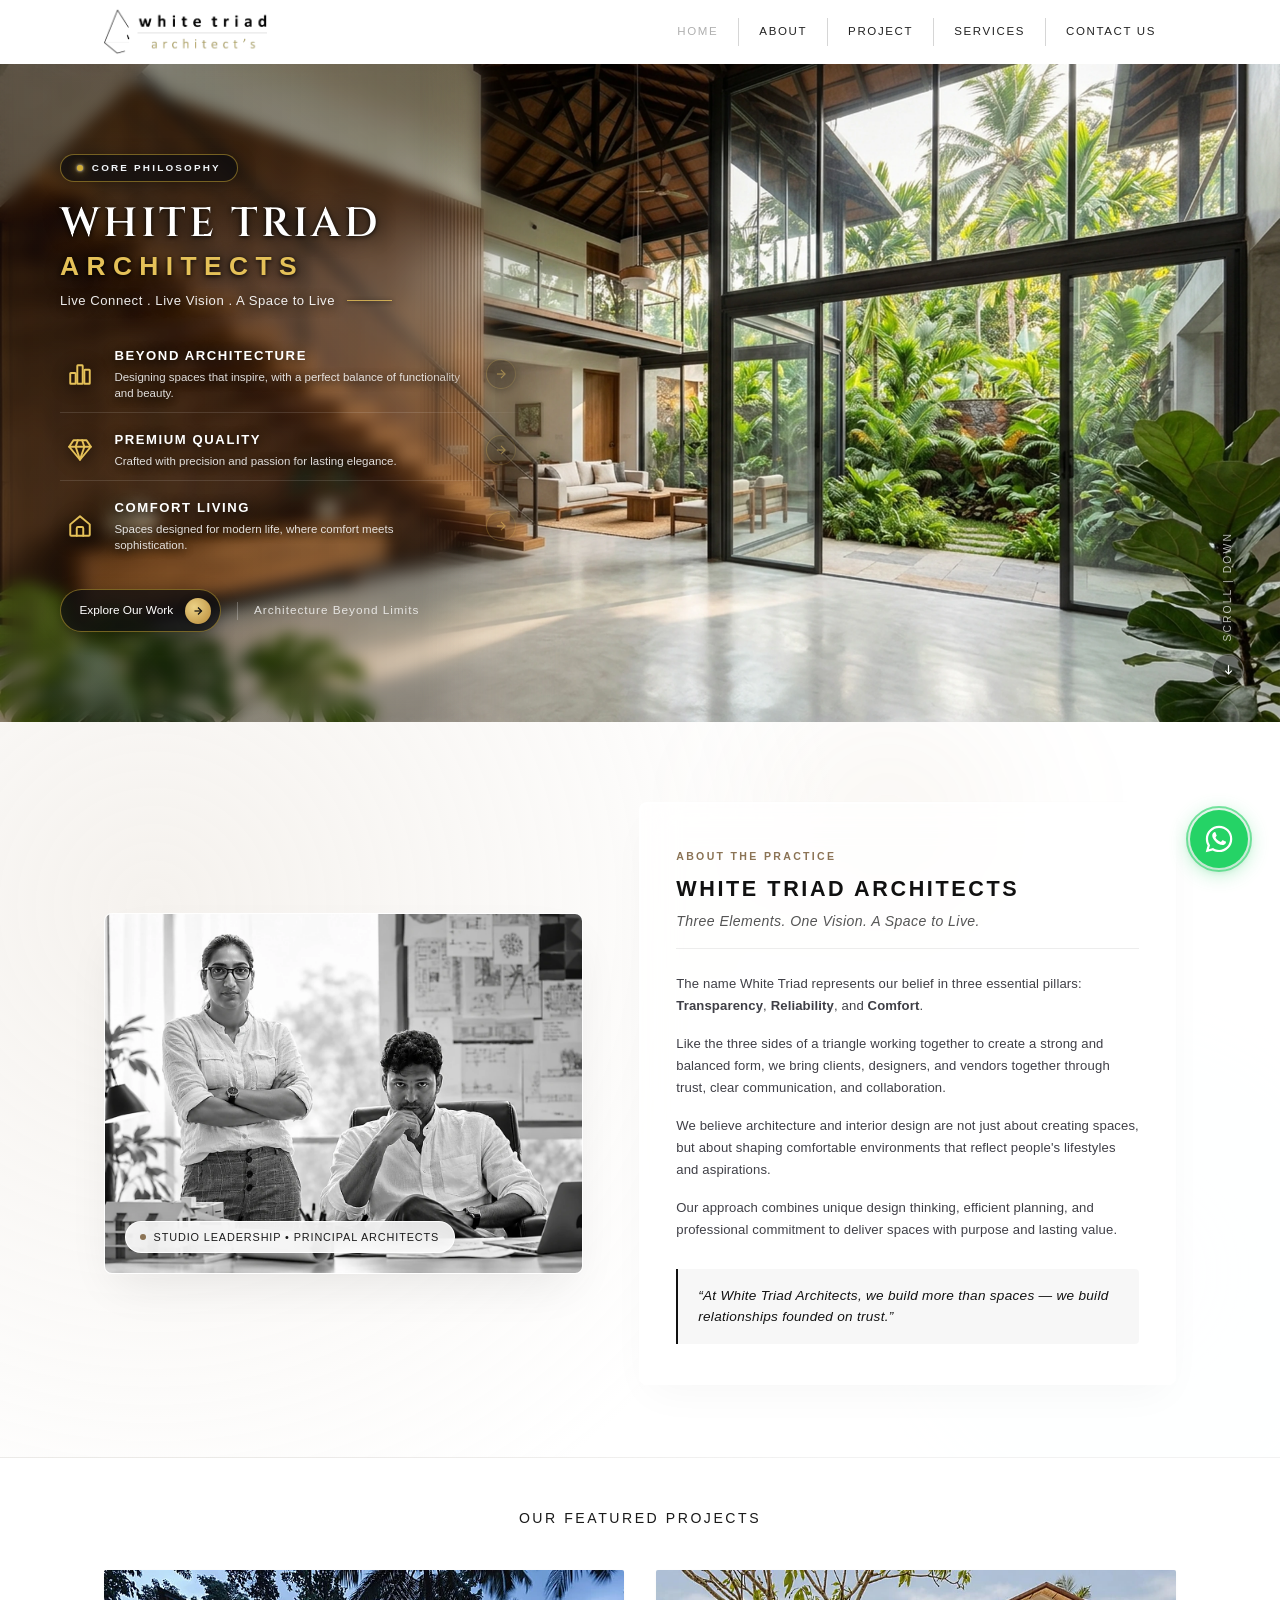
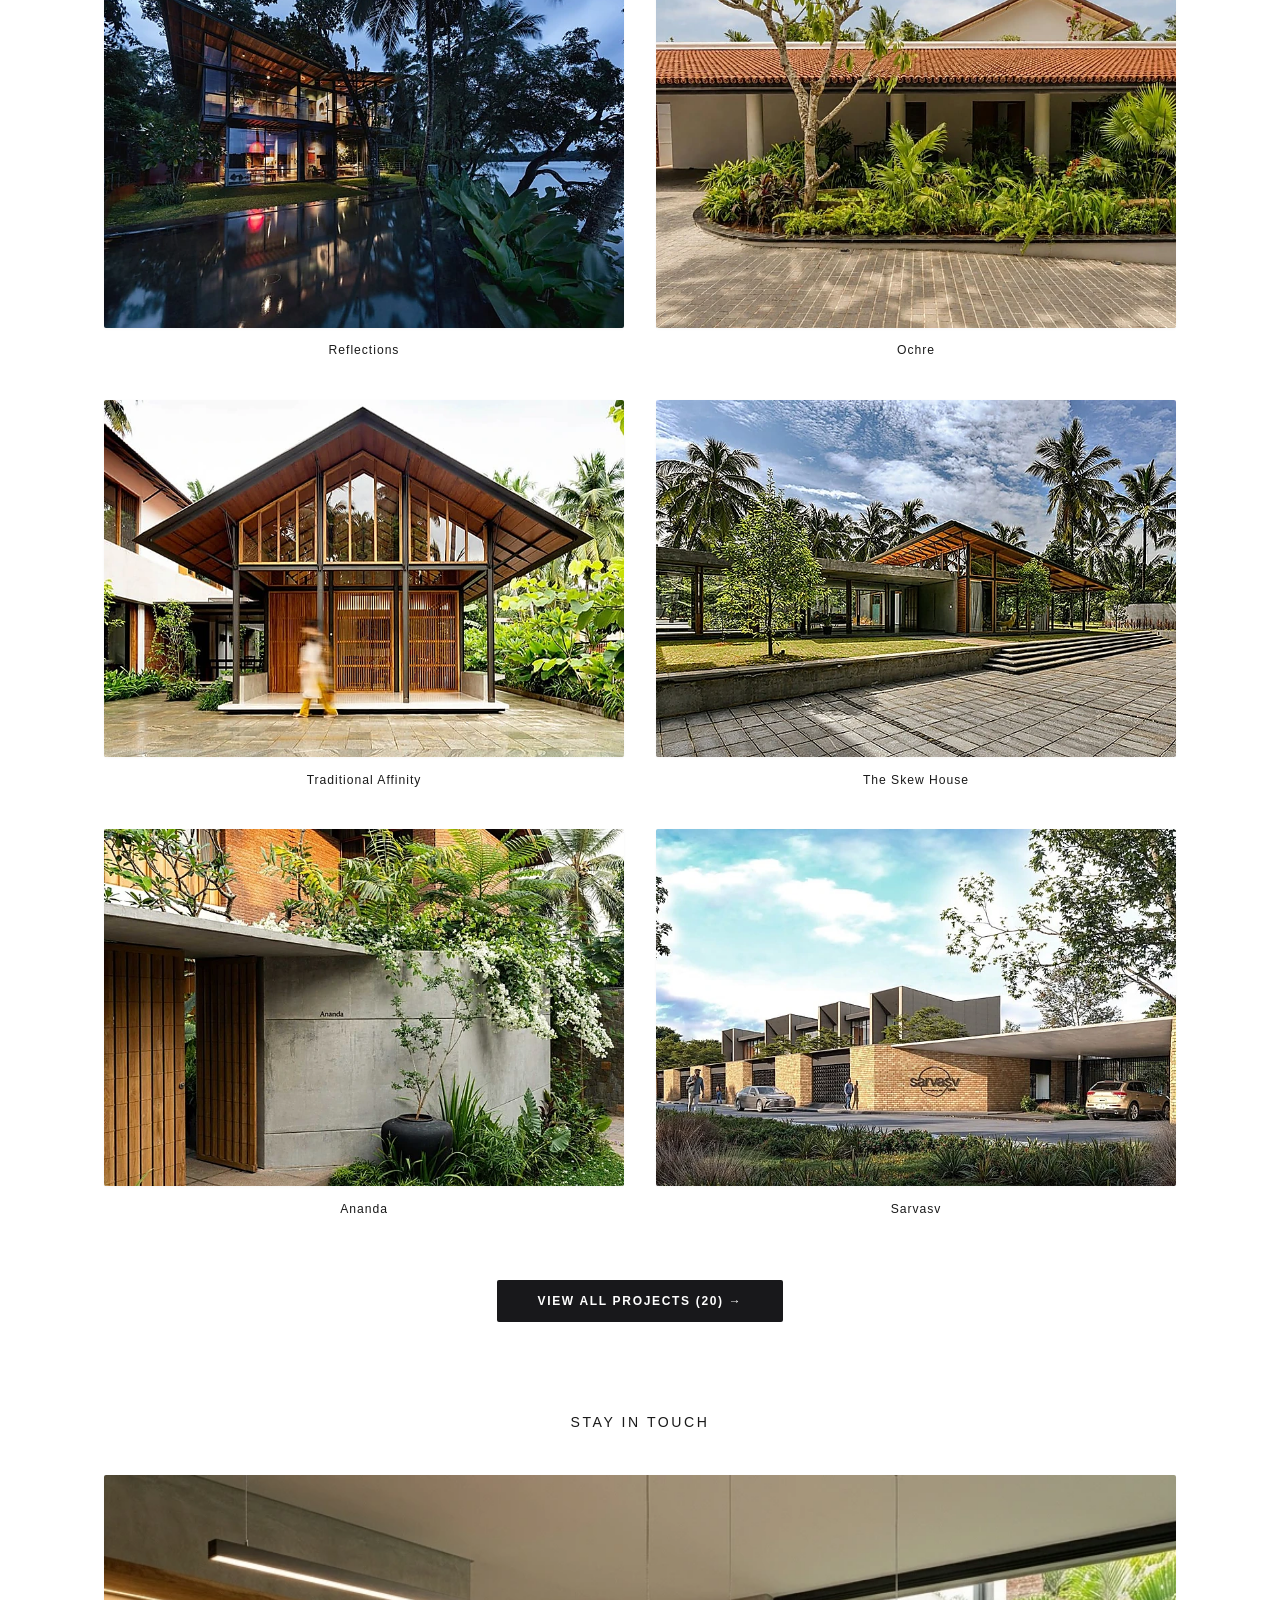
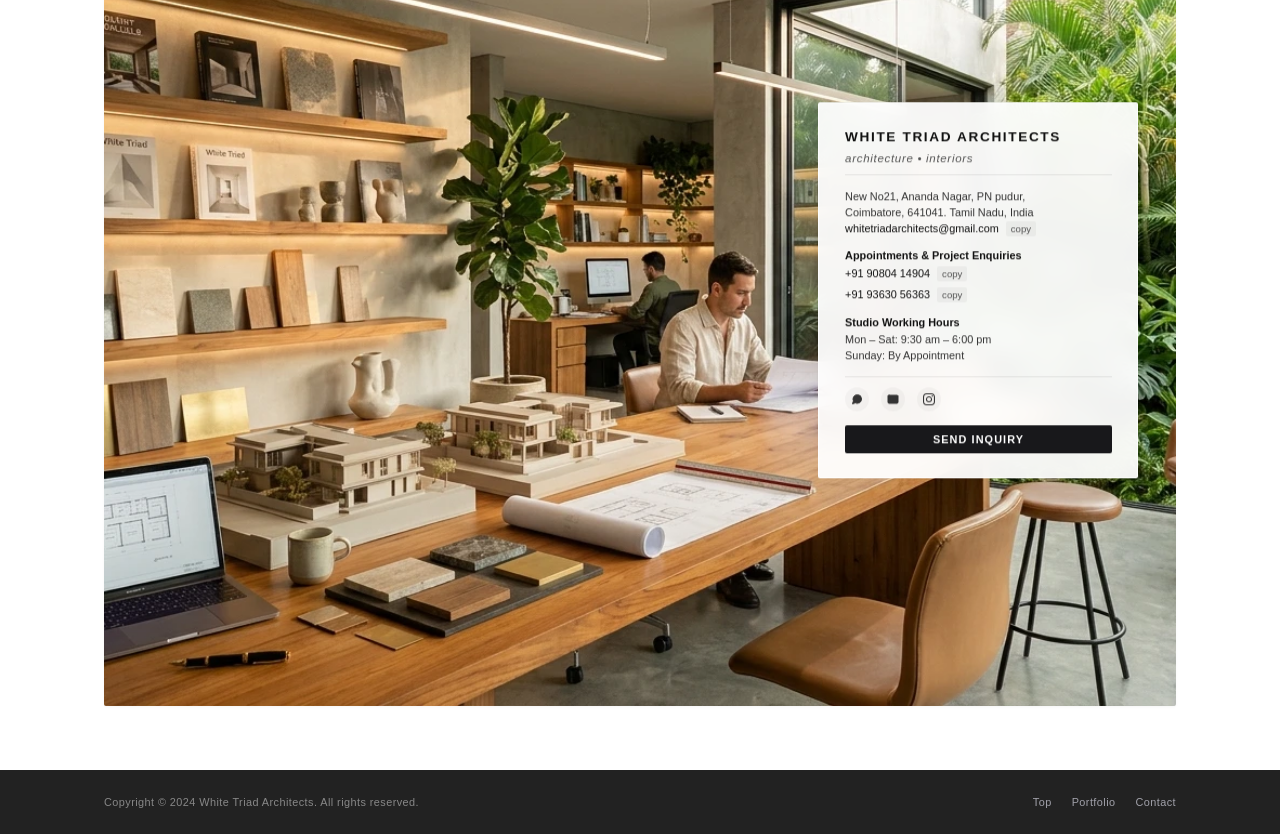
==== commit 0fdc5a30: "Update application code" ====
--- a/index.html
+++ b/index.html
@@ -5,21 +5,24 @@
   <meta name="viewport" content="width=device-width, initial-scale=1.0">
   <meta http-equiv="X-UA-Compatible" content="ie=edge">
   
-  <title>Thought Parallels — Architecture & Design Practice</title>
-  <meta name="description" content="Thought Parallels is an award-winning interdisciplinary architectural and design practice based in Calicut, Kerala, specializing in sustainable tropical and contemporary architecture.">
-  <meta name="keywords" content="Thought Parallels, architecture, Kerala architects, Nikhil Mohan, Shabna Nikhil, tropical architecture, The Skew House, Reflections">
-  <meta name="author" content="Thought Parallels">
+  <title>White Triad Architects — Three Elements. One Vision. A Space to Live.</title>
+  <meta name="description" content="White Triad Architects is a premier architecture and interior design studio in Coimbatore, Tamil Nadu, specializing in residential, commercial, and sustainable tropical living.">
+  <meta name="keywords" content="White Triad Architects, Coimbatore architects, PN pudur architecture, interior designers Coimbatore, luxury architecture, sustainable architecture">
+  <meta name="author" content="White Triad Architects">
   
   <!-- Preload critical hero image for instant LCP -->
   <link rel="preload" as="image" href="assets/images/hero-ai-4k.webp" type="image/webp" fetchpriority="high">
   
   <!-- Open Graph / Meta -->
   <meta property="og:type" content="website">
-  <meta property="og:title" content="Thought Parallels Architecture">
+  <meta property="og:title" content="White Triad Architects">
   <meta property="og:description" content="Interdisciplinary architectural practice crafting contextual, sustainable, and contemporary living spaces.">
   <meta property="og:image" content="assets/images/hero-ai-4k.jpg">
   
   <link rel="icon" type="image/svg+xml" href="favicon.svg">
+  <link rel="icon" type="image/png" sizes="32x32" href="favicon.png">
+  <link rel="shortcut icon" href="favicon.ico">
+  <link rel="apple-touch-icon" sizes="180x180" href="apple-touch-icon.png">
   
   <!-- Google Fonts: Cinzel & Inter for Luxury Architectural Typography -->
   <link rel="preconnect" href="https://fonts.googleapis.com">
@@ -33,19 +36,19 @@
   {
     "@context": "https://schema.org",
     "@type": "ArchitecturalFirm",
-    "name": "Thought Parallels",
-    "url": "https://www.thoughtparallels.com",
-    "logo": "https://www.thoughtparallels.com/logo.png",
+    "name": "White Triad Architects",
+    "url": "https://www.whitetriadarchitects.com",
+    "logo": "assets/images/logo.png",
     "address": {
       "@type": "PostalAddress",
-      "streetAddress": "Varakkal Beach Rd, West Hill, Near Bliss Park",
-      "addressLocality": "Kozhikode",
-      "addressRegion": "Kerala",
-      "postalCode": "673005",
+      "streetAddress": "New No21, Ananda Nagar, PN pudur",
+      "addressLocality": "Coimbatore",
+      "addressRegion": "Tamil Nadu",
+      "postalCode": "641041",
       "addressCountry": "IN"
     },
-    "telephone": "+918138902899",
-    "email": "mail@thoughtparallels.com"
+    "telephone": "+919080414904",
+    "email": "whitetriadarchitects@gmail.com"
   }
   </script>
 </head>
@@ -54,8 +57,8 @@
   <!-- ================= Site Header ================= -->
   <header class="site-header" id="top">
     <div class="header-container">
-      <a href="#top" class="site-logo" aria-label="Thought Parallels Home">
-        thought parallels<span class="logo-sup">®</span>
+      <a href="#top" class="site-logo brand-logo-wrap" aria-label="White Triad Architects Home">
+        <img src="assets/images/logo.png" alt="White Triad Architects" class="site-brand-logo-img" width="200" height="48">
       </a>
 
       <!-- Desktop Navigation with Vertical Dividers -->
@@ -86,7 +89,9 @@
   <div class="drawer-backdrop" aria-hidden="true"></div>
   <aside class="mobile-drawer" aria-label="Mobile Navigation Drawer">
     <div class="drawer-header">
-      <span class="site-logo">thought parallels<span class="logo-sup">®</span></span>
+      <a href="#top" class="site-logo brand-logo-wrap" aria-label="White Triad Architects Home">
+        <img src="assets/images/logo.png" alt="White Triad Architects" class="site-brand-logo-img" width="200" height="48">
+      </a>
       <button class="drawer-close" aria-label="Close Navigation Menu">
         <svg width="20" height="20" viewBox="0 0 24 24" fill="none" stroke="currentColor" stroke-width="2" stroke-linecap="round" stroke-linejoin="round">
           <line x1="18" y1="6" x2="6" y2="18"></line>
@@ -414,56 +419,49 @@
 
           <!-- Floating Contact Information Card -->
           <div class="contact-overlay-card">
-            <h3 class="contact-card-title">THOUGHT PARALLELS</h3>
-            <p class="contact-card-subtitle">architecture</p>
+            <h3 class="contact-card-title">WHITE TRIAD ARCHITECTS</h3>
+            <p class="contact-card-subtitle">architecture &bull; interiors</p>
 
             <!-- Address Block 1 -->
             <div class="contact-block">
-              <p>Varakkal Beach Rd, West Hill, Near Bliss Park, Kozhikode,</p>
-              <p>Kerala 673005. <span class="gst-num">GST No: 32AFKPN9956K1ZR</span></p>
+              <p>New No21, Ananda Nagar, PN pudur,</p>
+              <p>Coimbatore, 641041. Tamil Nadu, India</p>
               <p>
-                <a href="mailto:mail@thoughtparallels.com" class="contact-link">mail@thoughtparallels.com</a>
-                <button class="copy-btn" data-copy="mail@thoughtparallels.com" title="Copy email address" aria-label="Copy email">copy</button>
+                <a href="mailto:whitetriadarchitects@gmail.com" class="contact-link">whitetriadarchitects@gmail.com</a>
+                <button class="copy-btn" data-copy="whitetriadarchitects@gmail.com" title="Copy email address" aria-label="Copy email">copy</button>
               </p>
             </div>
 
             <!-- Phone Block 1 -->
             <div class="contact-block">
-              <span class="contact-label">Sales/Enquiries and Appointment</span>
+              <span class="contact-label">Appointments &amp; Project Enquiries</span>
               <p>
-                <a href="tel:+918138902899" class="contact-link">+91 8138 902899</a>
-                <button class="copy-btn" data-copy="+918138902899" title="Copy phone number" aria-label="Copy phone number">copy</button>
+                <a href="tel:+919080414904" class="contact-link">+91 90804 14904</a>
+                <button class="copy-btn" data-copy="+919080414904" title="Copy phone number" aria-label="Copy phone number">copy</button>
               </p>
-            </div>
-
-            <!-- Phone Block 2 -->
+              <p style="margin-top: 0.35rem;">
+                <a href="tel:+919363056363" class="contact-link">+91 93630 56363</a>
+                <button class="copy-btn" data-copy="+919363056363" title="Copy phone number" aria-label="Copy phone number">copy</button>
+              </p>
+            </div>
+
+            <!-- Working Hours -->
             <div class="contact-block">
-              <span class="contact-label">Creative Director</span>
-              <p>
-                <a href="tel:+919400482899" class="contact-link">+91 9400 482899</a>
-                <button class="copy-btn" data-copy="+919400482899" title="Copy phone number" aria-label="Copy phone number">copy</button>
-              </p>
-            </div>
-
-            <!-- Interior Entity Block -->
-            <div class="contact-block">
-              <span class="contact-label">Thought Parallels Interiors LLP</span>
-              <p>Varakkal Beach Rd, West Hill,</p>
-              <p>Near Bliss Park, Kozhikode,</p>
-              <p>Kerala 673005</p>
-              <p class="gst-num">GST No: 32AAWFT1261A1ZF</p>
+              <span class="contact-label">Studio Working Hours</span>
+              <p>Mon – Sat: 9:30 am – 6:00 pm</p>
+              <p>Sunday: By Appointment</p>
             </div>
 
             <!-- Social Links & Consultation Button -->
             <div class="card-social-row">
-              <a href="https://www.facebook.com/thoughtparallels" target="_blank" rel="noopener noreferrer" class="social-icon-link" aria-label="Facebook">
-                <svg viewBox="0 0 24 24"><path d="M22 12c0-5.52-4.48-10-10-10S2 6.48 2 12c0 4.84 3.44 8.87 8 9.8V15H7v-3h3V9.5C10 6.46 11.82 5 14.5 5c1.28 0 2.4.1 2.7.14v3.13h-1.85c-1.48 0-1.75.7-1.75 1.73V12h3.5l-.5 3h-3v6.8c4.56-.93 8-4.96 8-9.8z"/></svg>
+              <a href="https://wa.me/919080414904" target="_blank" rel="noopener noreferrer" class="social-icon-link" aria-label="WhatsApp">
+                <svg viewBox="0 0 24 24" fill="none" stroke="currentColor" stroke-width="2" stroke-linecap="round" stroke-linejoin="round"><path d="M21 11.5a8.38 8.38 0 0 1-.9 3.8 8.5 8.5 0 0 1-7.6 4.7 8.38 8.38 0 0 1-3.8-.9L3 21l1.9-5.7a8.38 8.38 0 0 1-.9-3.8 8.5 8.5 0 0 1 4.7-7.6 8.38 8.38 0 0 1 3.8-.9h.5a8.48 8.48 0 0 1 8 8v.5z"/></svg>
               </a>
-              <a href="https://www.instagram.com/thoughtparallels" target="_blank" rel="noopener noreferrer" class="social-icon-link" aria-label="Instagram">
+              <a href="mailto:whitetriadarchitects@gmail.com" class="social-icon-link" aria-label="Email">
+                <svg viewBox="0 0 24 24" fill="none" stroke="currentColor" stroke-width="2" stroke-linecap="round" stroke-linejoin="round"><path d="M4 4h16c1.1 0 2 .9 2 2v12c0 1.1-.9 2-2 2H4c-1.1 0-2-.9-2-2V6c0-1.1.9-2 2-2z"></path><polyline points="22,6 12,13 2,6"></polyline></svg>
+              </a>
+              <a href="https://instagram.com" target="_blank" rel="noopener noreferrer" class="social-icon-link" aria-label="Instagram">
                 <svg viewBox="0 0 24 24"><path d="M12 2.163c3.204 0 3.584.012 4.85.07 3.252.148 4.771 1.691 4.919 4.919.058 1.265.069 1.645.069 4.849 0 3.205-.012 3.584-.069 4.849-.149 3.225-1.664 4.771-4.919 4.919-1.266.058-1.644.07-4.85.07-3.204 0-3.584-.012-4.849-.07-3.26-.149-4.771-1.699-4.919-4.92-.058-1.265-.07-1.644-.07-4.849 0-3.204.013-3.583.07-4.849.149-3.227 1.664-4.771 4.919-4.919 1.266-.057 1.645-.069 4.849-.069zm0-2.163c-3.259 0-3.667.014-4.947.072-4.358.2-6.78 2.618-6.98 6.98-.059 1.281-.073 1.689-.073 4.948 0 3.259.014 3.668.072 4.948.2 4.358 2.618 6.78 6.98 6.98 1.281.058 1.689.072 4.948.072 3.259 0 3.668-.014 4.948-.072 4.354-.2 6.782-2.618 6.979-6.98.059-1.28.073-1.689.073-4.948 0-3.259-.014-3.667-.072-4.947-.196-4.354-2.617-6.78-6.979-6.98-1.281-.059-1.69-.073-4.949-.073zm0 5.838c-3.403 0-6.162 2.759-6.162 6.162s2.759 6.163 6.162 6.163 6.162-2.759 6.162-6.163c0-3.403-2.759-6.162-6.162-6.162zm0 10.162c-2.209 0-4-1.79-4-4 0-2.209 1.791-4 4-4s4 1.791 4 4c0 2.21-1.791 4-4 4zm6.406-11.845c-.796 0-1.441.645-1.441 1.44s.645 1.44 1.441 1.44c.795 0 1.439-.645 1.439-1.44s-.644-1.44-1.439-1.44z"/></svg>
-              </a>
-              <a href="https://www.linkedin.com/company/thought-parallels" target="_blank" rel="noopener noreferrer" class="social-icon-link" aria-label="LinkedIn">
-                <svg viewBox="0 0 24 24"><path d="M19 3a2 2 0 0 1 2 2v14a2 2 0 0 1-2 2H5a2 2 0 0 1-2-2V5a2 2 0 0 1 2-2h14m-.5 15.5v-5.3a3.26 3.26 0 0 0-3.26-3.26c-.85 0-1.84.52-2.28 1.3v-1.11h-2.79v8.37h2.79v-4.93c0-.77.62-1.4 1.39-1.4a1.4 1.4 0 0 1 1.4 1.4v4.93h2.75M6.46 8.76a1.53 1.53 0 1 0 0-3.06 1.53 1.53 0 0 0 0 3.06m1.38 9.74v-8.37H5.08v8.37h2.76z"/></svg>
               </a>
             </div>
 
@@ -479,7 +477,7 @@
   <!-- ================= Site Footer ================= -->
   <footer class="site-footer">
     <div class="footer-container">
-      <span class="footer-copy">Copyright &copy; 2024 Thought Parallels. All rights reserved.</span>
+      <span class="footer-copy">Copyright &copy; 2024 White Triad Architects. All rights reserved.</span>
       <div class="footer-links">
         <a href="#top">Top</a>
         <a href="#projects">Portfolio</a>
@@ -554,6 +552,22 @@
   <!-- Toast Notification -->
   <div class="toast-msg" id="toast-msg" role="status" aria-live="polite"></div>
 
+  <!-- Floating WhatsApp Action Button -->
+  <a 
+    href="https://wa.me/919080414904?text=Hello%20White%20Triad%20Architects,%20I%20would%20like%20to%20inquire%20about%20a%20project." 
+    target="_blank" 
+    rel="noopener noreferrer" 
+    class="floating-whatsapp-btn" 
+    aria-label="Chat with White Triad Architects on WhatsApp"
+    title="Chat with us on WhatsApp"
+  >
+    <span class="whatsapp-tooltip">Chat with us</span>
+    <svg class="whatsapp-icon" viewBox="0 0 24 24" fill="currentColor" width="30" height="30" aria-hidden="true">
+      <path d="M12.04 2c-5.46 0-9.91 4.45-9.91 9.91 0 1.75.46 3.45 1.32 4.95L2.05 22l5.25-1.38c1.45.79 3.08 1.21 4.74 1.21 5.46 0 9.91-4.45 9.91-9.91 0-2.65-1.03-5.14-2.9-7.01A9.816 9.816 0 0 0 12.04 2zm.01 1.67c2.2 0 4.26.86 5.82 2.42a8.225 8.225 0 0 1 2.41 5.83c0 4.54-3.7 8.24-8.24 8.24-1.48 0-2.93-.4-4.2-1.15l-.3-.18-3.12.82.83-3.04-.2-.31a8.196 8.196 0 0 1-1.26-4.38c0-4.54 3.7-8.24 8.24-8.24h-.18zm-3.56 3.39c-.2 0-.44.07-.67.33-.23.26-.88.86-.88 2.1 0 1.24.9 2.44 1.03 2.61.13.17 1.74 2.76 4.29 3.78.61.24 1.09.39 1.46.5.61.19 1.17.16 1.61.1.49-.07 1.5-.61 1.71-1.2.21-.59.21-1.1.15-1.2-.06-.1-.23-.17-.49-.3-.26-.13-1.5-.74-1.73-.83-.23-.09-.4-.13-.57.13-.17.26-.66.83-.81 1-.15.17-.3.19-.56.06-.26-.13-1.1-.41-2.1-1.3-.78-.7-1.31-1.56-1.46-1.82-.15-.26-.02-.4.11-.53.12-.12.26-.31.39-.46.13-.15.17-.26.26-.43.09-.17.04-.33-.02-.46-.06-.13-.57-1.37-.78-1.88-.2-.49-.41-.43-.57-.44l-.49-.01z"/>
+    </svg>
+    <span class="whatsapp-ping" aria-hidden="true"></span>
+  </a>
+
   <!-- Deferred fast JavaScript -->
   <script src="script.js" defer></script>
 </body>
--- a/styles.css
+++ b/styles.css
@@ -21,7 +21,7 @@
   --color-darker: #171717;
   
   --max-width-content: 1120px;
-  --header-height: 56px;
+  --header-height: 64px;
   --radius-sm: 4px;
   --radius-md: 8px;
   
@@ -120,13 +120,34 @@
 /* Logo */
 .site-logo {
   display: inline-flex;
-  align-items: baseline;
+  align-items: center;
   gap: 2px;
   font-size: 1.05rem;
   font-weight: 500;
   letter-spacing: -0.01em;
   color: #111111;
   text-transform: lowercase;
+}
+
+.site-logo.brand-logo-wrap {
+  display: inline-flex;
+  align-items: center;
+  text-decoration: none;
+  height: 100%;
+}
+
+.site-brand-logo-img {
+  height: 48px;
+  max-width: 220px;
+  width: auto;
+  object-fit: contain;
+  display: block;
+  transition: transform var(--transition-fast), opacity var(--transition-fast);
+}
+
+.site-brand-logo-img:hover {
+  opacity: 0.95;
+  transform: scale(1.02);
 }
 
 .logo-sup {
@@ -3149,3 +3170,128 @@
     display: none;
   }
 }
+
+/* ==========================================================================
+   Floating WhatsApp Action Button with Tooltip & Pulse Animation
+   ========================================================================== */
+.floating-whatsapp-btn {
+  position: fixed;
+  bottom: 2rem;
+  right: 2rem;
+  z-index: 999;
+  width: 58px;
+  height: 58px;
+  border-radius: 50%;
+  background-color: #25D366;
+  color: #ffffff;
+  display: flex;
+  align-items: center;
+  justify-content: center;
+  box-shadow: 0 4px 20px rgba(37, 211, 102, 0.42), 0 2px 8px rgba(0, 0, 0, 0.12);
+  text-decoration: none;
+  cursor: pointer;
+  transition: transform 0.25s cubic-bezier(0.16, 1, 0.3, 1), box-shadow 0.25s ease, background-color 0.2s ease;
+}
+
+.floating-whatsapp-btn:hover {
+  transform: scale(1.08) translateY(-2px);
+  background-color: #20ba5a;
+  box-shadow: 0 8px 26px rgba(37, 211, 102, 0.55), 0 4px 12px rgba(0, 0, 0, 0.16);
+  color: #ffffff;
+}
+
+.floating-whatsapp-btn .whatsapp-icon {
+  width: 32px;
+  height: 32px;
+  display: block;
+  fill: #ffffff;
+  transition: transform 0.25s ease;
+}
+
+.floating-whatsapp-btn:hover .whatsapp-icon {
+  transform: scale(1.05);
+}
+
+/* Subtle Animated Ripple Ring */
+.floating-whatsapp-btn .whatsapp-ping {
+  position: absolute;
+  top: -4px;
+  left: -4px;
+  right: -4px;
+  bottom: -4px;
+  border-radius: 50%;
+  border: 2px solid rgba(37, 211, 102, 0.6);
+  animation: whatsapp-pulse 2.2s infinite cubic-bezier(0.4, 0, 0.6, 1);
+  pointer-events: none;
+}
+
+@keyframes whatsapp-pulse {
+  0% {
+    transform: scale(0.95);
+    opacity: 0.8;
+  }
+  50% {
+    transform: scale(1.22);
+    opacity: 0;
+  }
+  100% {
+    transform: scale(0.95);
+    opacity: 0;
+  }
+}
+
+/* Floating Tooltip Label */
+.floating-whatsapp-btn .whatsapp-tooltip {
+  position: absolute;
+  right: calc(100% + 12px);
+  top: 50%;
+  transform: translateY(-50%) translateX(6px);
+  background: #111114;
+  color: #ffffff;
+  font-family: -apple-system, BlinkMacSystemFont, "Segoe UI", Roboto, sans-serif;
+  font-size: 0.78rem;
+  font-weight: 600;
+  letter-spacing: 0.04em;
+  padding: 0.4rem 0.85rem;
+  border-radius: 20px;
+  white-space: nowrap;
+  box-shadow: 0 4px 14px rgba(0, 0, 0, 0.18);
+  opacity: 0;
+  pointer-events: none;
+  transition: opacity 0.2s ease, transform 0.2s ease;
+}
+
+.floating-whatsapp-btn .whatsapp-tooltip::after {
+  content: "";
+  position: absolute;
+  top: 50%;
+  left: 100%;
+  transform: translateY(-50%);
+  border-width: 5px;
+  border-style: solid;
+  border-color: transparent transparent transparent #111114;
+}
+
+.floating-whatsapp-btn:hover .whatsapp-tooltip {
+  opacity: 1;
+  transform: translateY(-50%) translateX(0);
+}
+
+/* Responsive Position */
+@media (max-width: 768px) {
+  .floating-whatsapp-btn {
+    bottom: 1.25rem;
+    right: 1.25rem;
+    width: 52px;
+    height: 52px;
+  }
+
+  .floating-whatsapp-btn .whatsapp-icon {
+    width: 28px;
+    height: 28px;
+  }
+
+  .floating-whatsapp-btn .whatsapp-tooltip {
+    display: none;
+  }
+}
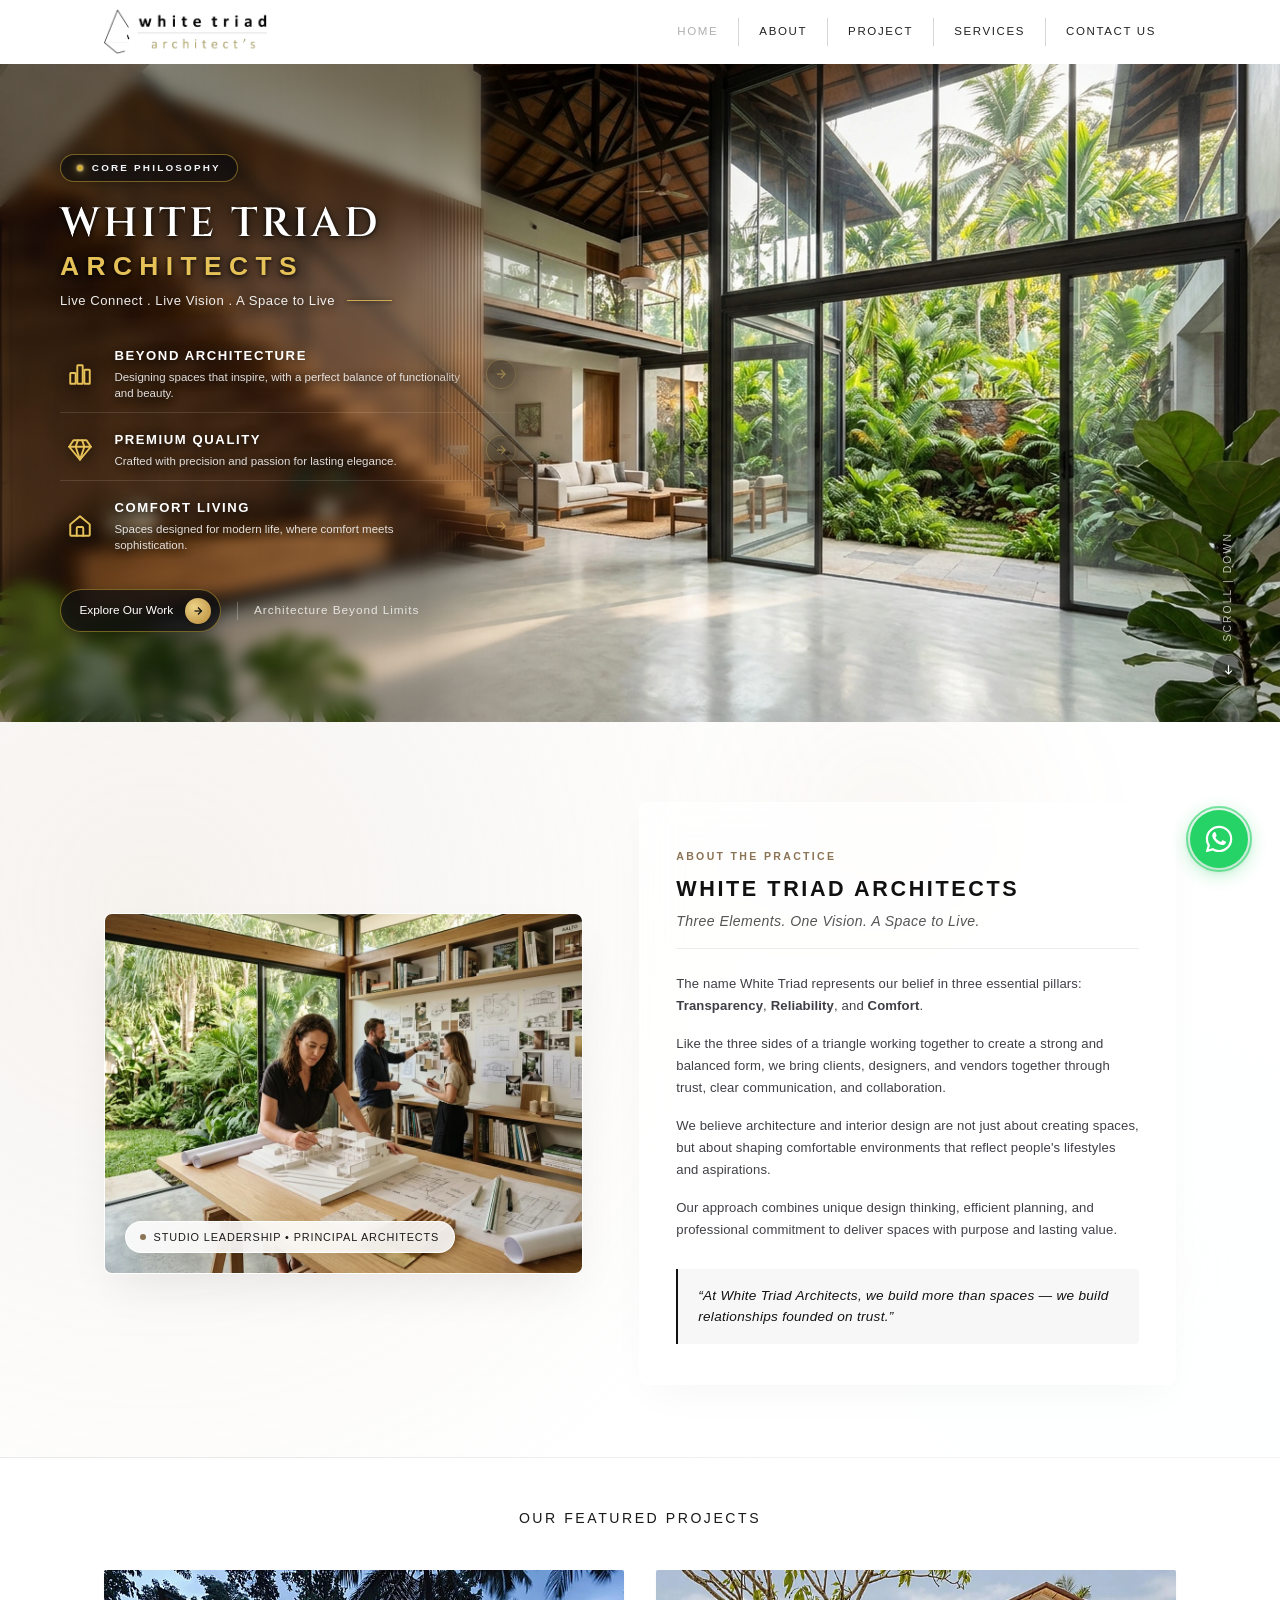
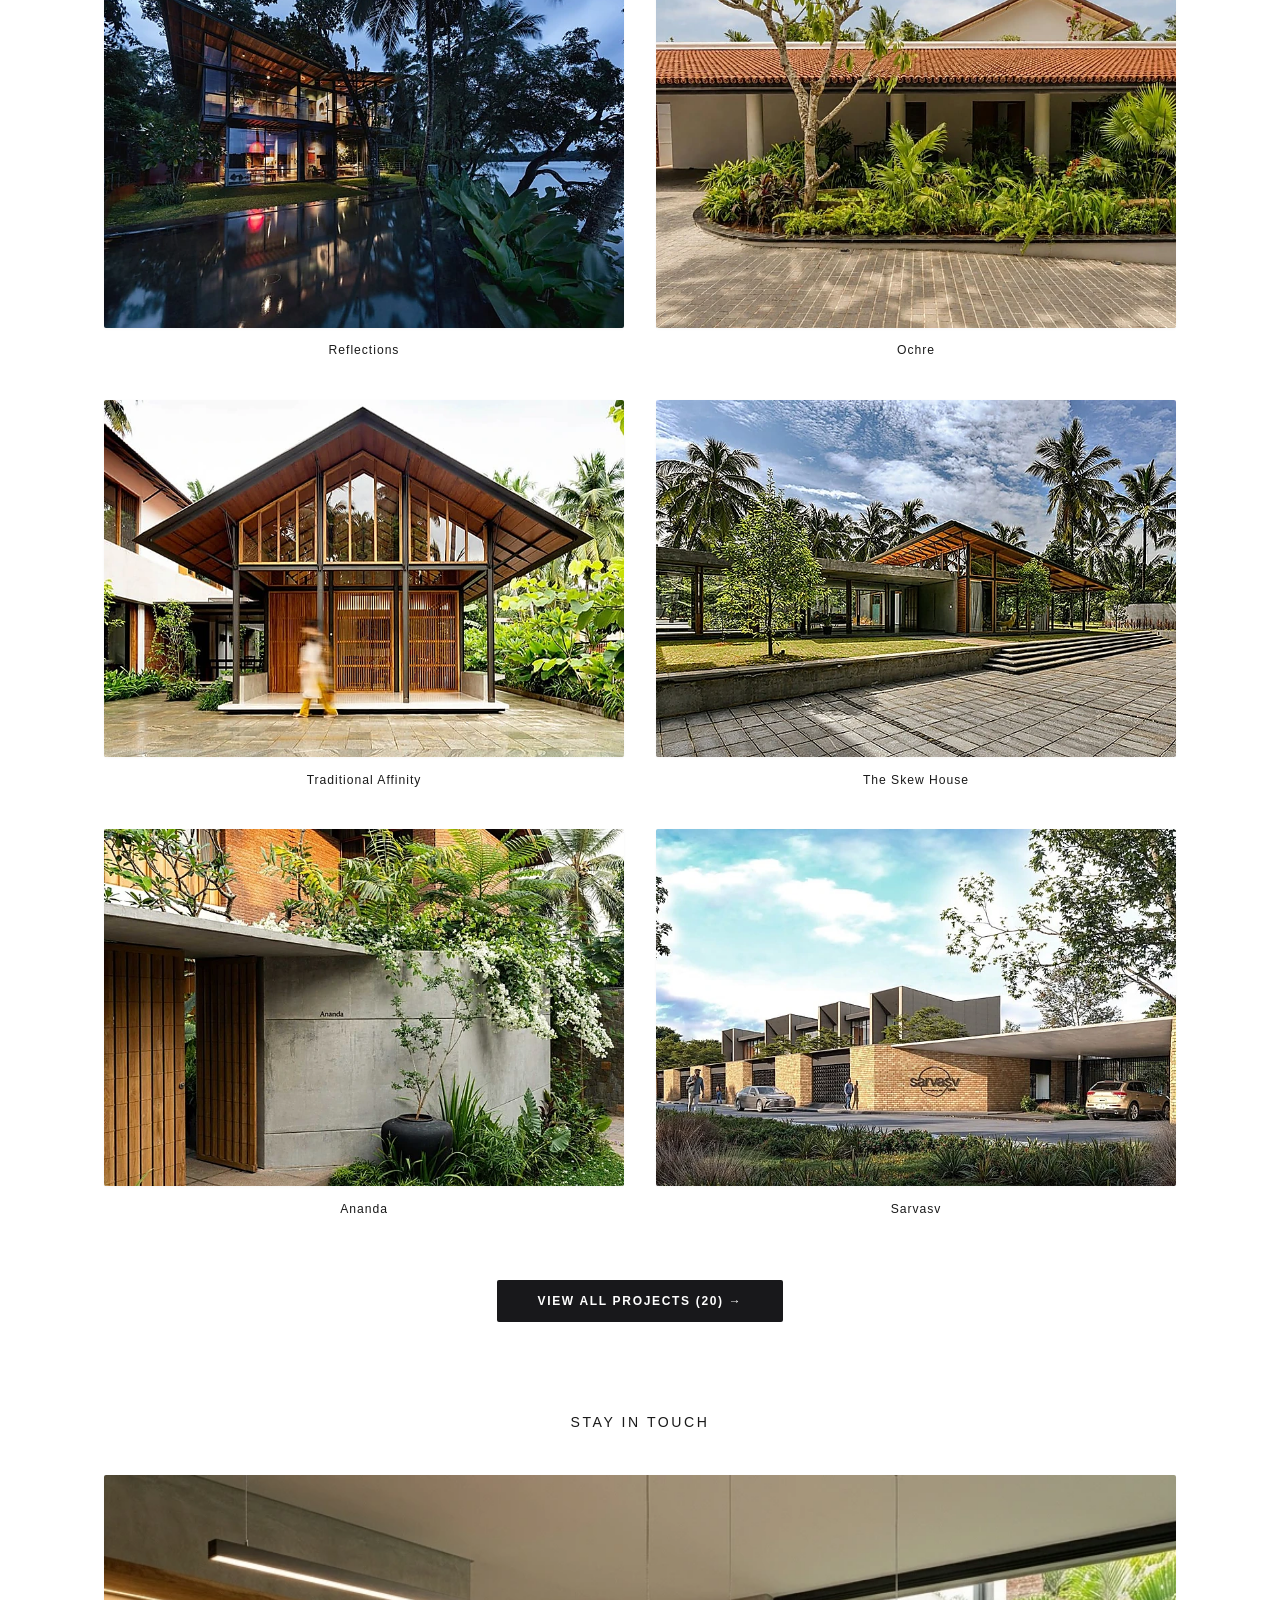
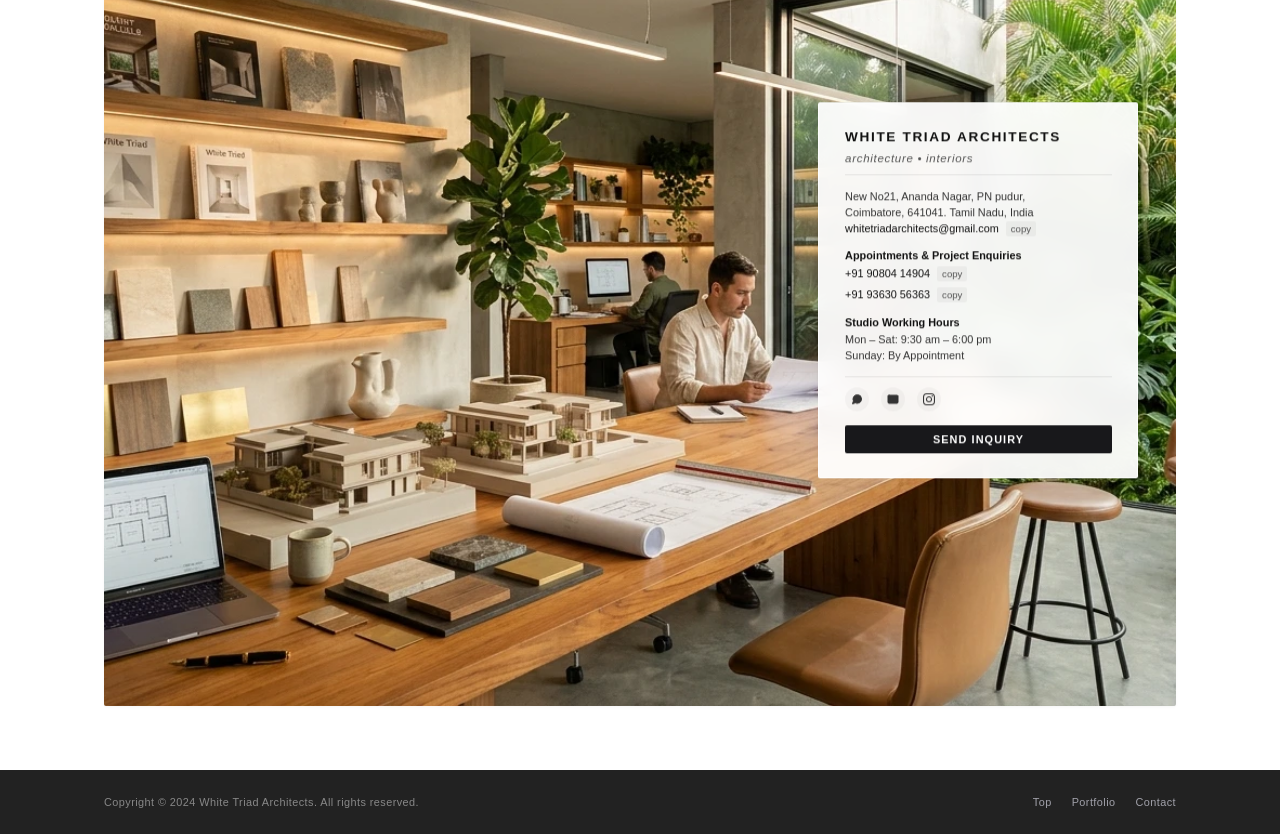
==== commit 5fa8ff64: "Update application code" ====
--- a/index.html
+++ b/index.html
@@ -271,10 +271,10 @@
                 <source type="image/webp" srcset="assets/images/about-principals.webp 1x, assets/images/about-principals-2x.webp 2x">
                 <img 
                   src="assets/images/about-principals.jpg" 
-                  alt="White Triad Architects Leadership - Principal Architects at Design Studio" 
+                  alt="White Triad Architects - Principal Architects & Design Studio Practice" 
                   class="about-portrait-img"
                   width="1024" 
-                  height="770"
+                  height="764"
                   loading="lazy"
                   decoding="async">
               </picture>
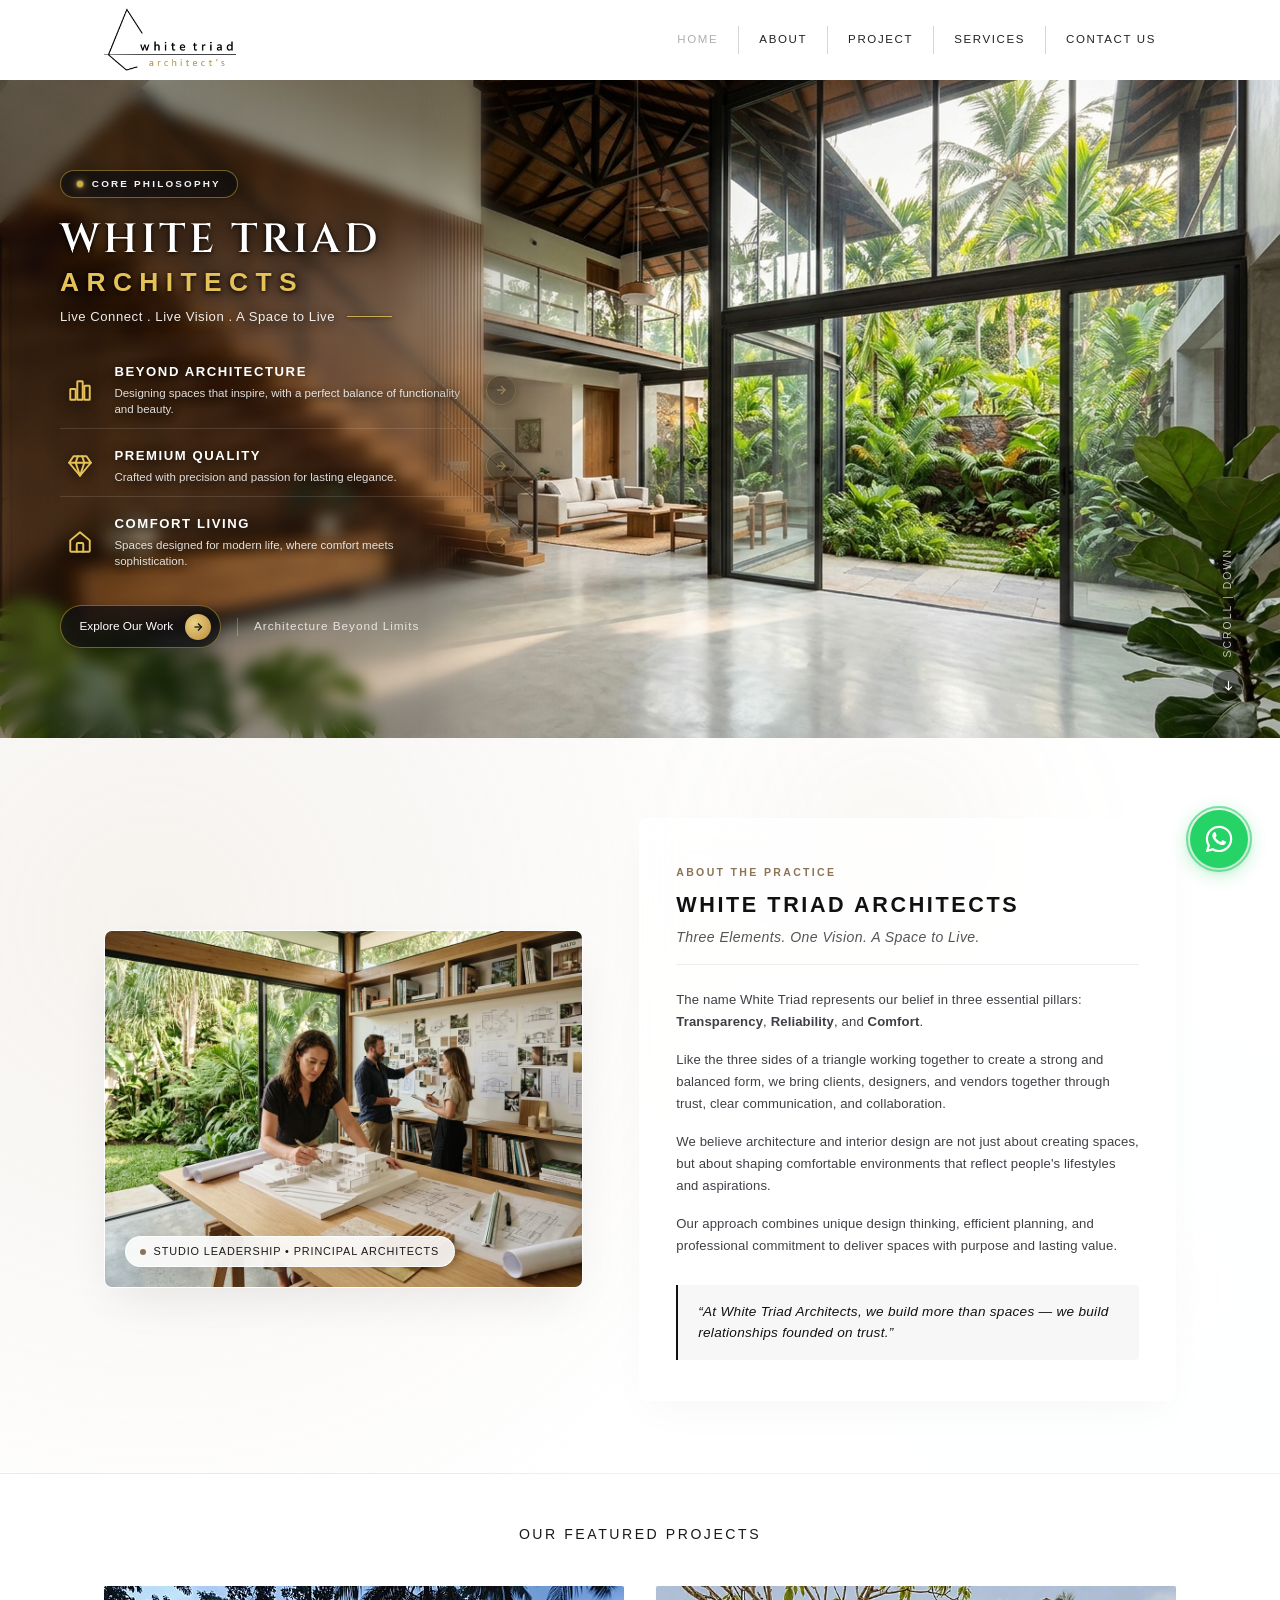
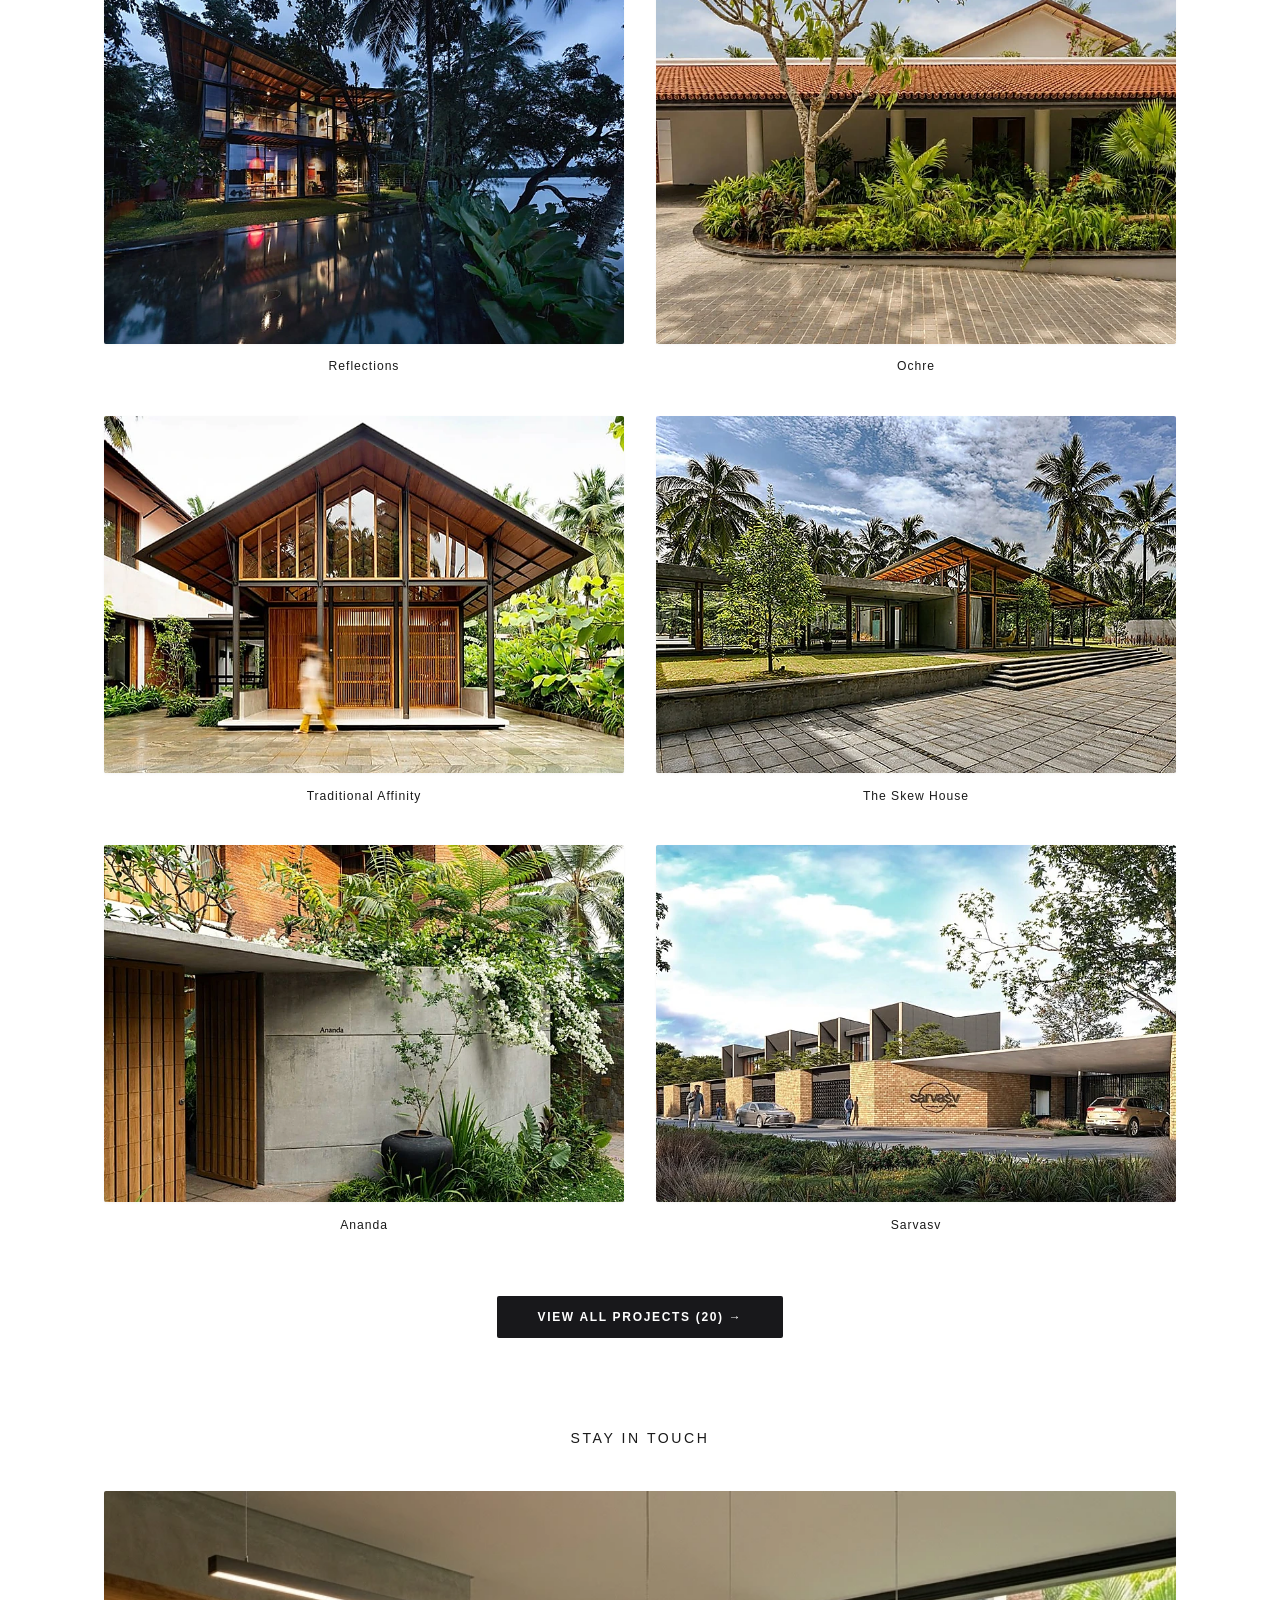
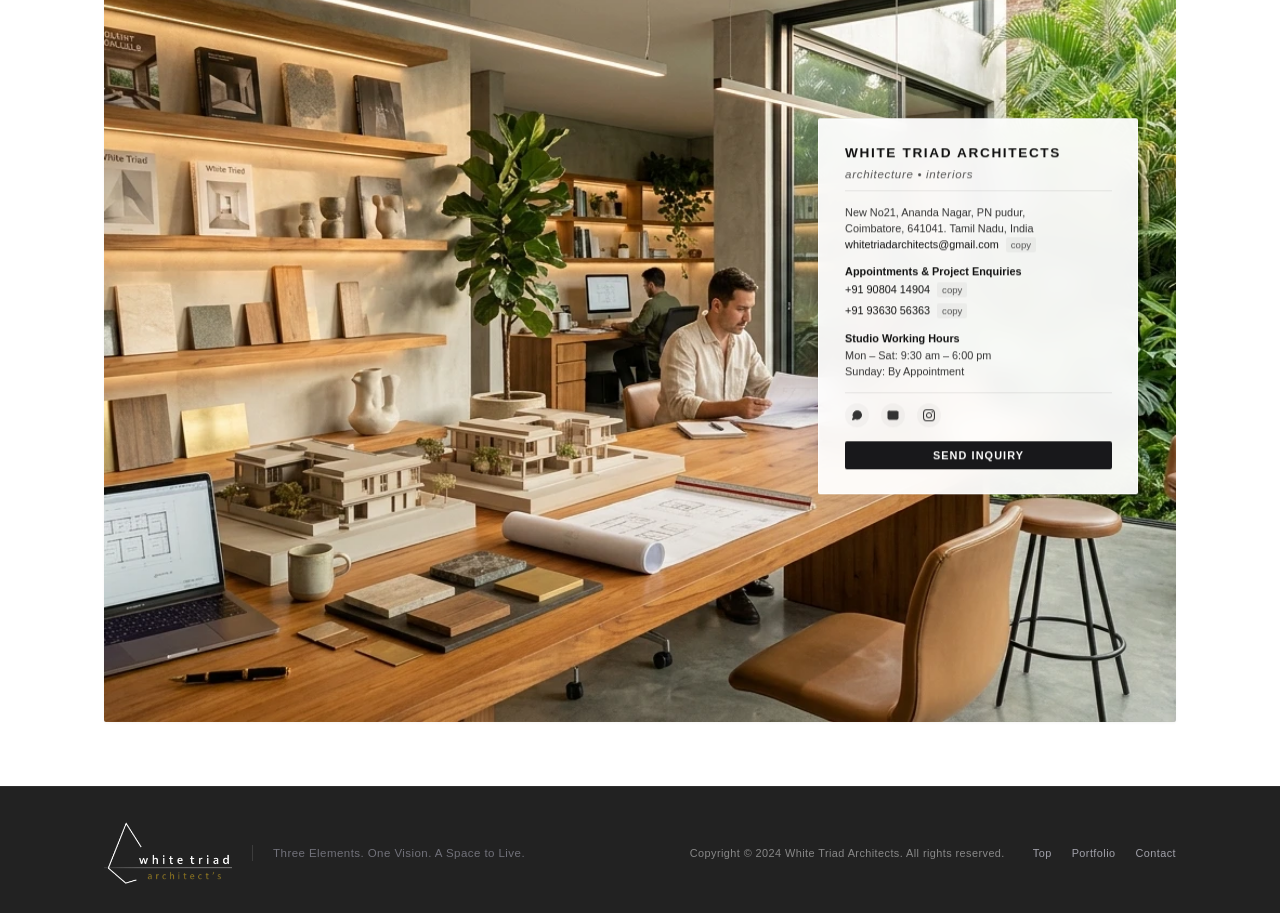
==== commit b34174a5: "Update application code" ====
--- a/index.html
+++ b/index.html
@@ -58,7 +58,7 @@
   <header class="site-header" id="top">
     <div class="header-container">
       <a href="#top" class="site-logo brand-logo-wrap" aria-label="White Triad Architects Home">
-        <img src="assets/images/logo.png" alt="White Triad Architects" class="site-brand-logo-img" width="200" height="48">
+        <img src="assets/images/logo.png" alt="White Triad Architects" class="site-brand-logo-img" width="132" height="64">
       </a>
 
       <!-- Desktop Navigation with Vertical Dividers -->
@@ -90,7 +90,7 @@
   <aside class="mobile-drawer" aria-label="Mobile Navigation Drawer">
     <div class="drawer-header">
       <a href="#top" class="site-logo brand-logo-wrap" aria-label="White Triad Architects Home">
-        <img src="assets/images/logo.png" alt="White Triad Architects" class="site-brand-logo-img" width="200" height="48">
+        <img src="assets/images/logo.png" alt="White Triad Architects" class="site-brand-logo-img" width="132" height="64">
       </a>
       <button class="drawer-close" aria-label="Close Navigation Menu">
         <svg width="20" height="20" viewBox="0 0 24 24" fill="none" stroke="currentColor" stroke-width="2" stroke-linecap="round" stroke-linejoin="round">
@@ -477,11 +477,22 @@
   <!-- ================= Site Footer ================= -->
   <footer class="site-footer">
     <div class="footer-container">
-      <span class="footer-copy">Copyright &copy; 2024 White Triad Architects. All rights reserved.</span>
-      <div class="footer-links">
-        <a href="#top">Top</a>
-        <a href="#projects">Portfolio</a>
-        <a href="#contact">Contact</a>
+      <div class="footer-brand-wrap">
+        <a href="#top" class="footer-logo-link" aria-label="White Triad Architects Home">
+          <picture>
+            <source type="image/webp" srcset="assets/images/logo-white.webp">
+            <img src="assets/images/logo-white.png" alt="White Triad Architects" class="footer-brand-logo-img" width="132" height="64" loading="lazy">
+          </picture>
+        </a>
+        <span class="footer-tagline">Three Elements. One Vision. A Space to Live.</span>
+      </div>
+      <div class="footer-meta-wrap">
+        <span class="footer-copy">Copyright &copy; 2024 White Triad Architects. All rights reserved.</span>
+        <div class="footer-links">
+          <a href="#top">Top</a>
+          <a href="#projects">Portfolio</a>
+          <a href="#contact">Contact</a>
+        </div>
       </div>
     </div>
   </footer>
--- a/styles.css
+++ b/styles.css
@@ -21,7 +21,7 @@
   --color-darker: #171717;
   
   --max-width-content: 1120px;
-  --header-height: 64px;
+  --header-height: 80px;
   --radius-sm: 4px;
   --radius-md: 8px;
   
@@ -137,8 +137,8 @@
 }
 
 .site-brand-logo-img {
-  height: 48px;
-  max-width: 220px;
+  height: 64px;
+  max-width: 260px;
   width: auto;
   object-fit: contain;
   display: block;
@@ -642,6 +642,186 @@
   border-color: #d4af37;
   transform: translateY(3px);
   color: #111111;
+}
+
+/* ==========================================================================
+   Staggered Entrance Animations (Header & Hero Section)
+   Each element animates in individually from the outside with refined timing
+   ========================================================================== */
+
+@keyframes animFadeSlideLeft {
+  from {
+    opacity: 0;
+    transform: translateX(-40px);
+  }
+  to {
+    opacity: 1;
+    transform: translateX(0);
+  }
+}
+
+@keyframes animFadeSlideDown {
+  from {
+    opacity: 0;
+    transform: translateY(-26px);
+  }
+  to {
+    opacity: 1;
+    transform: translateY(0);
+  }
+}
+
+@keyframes animFadeSlideUp {
+  from {
+    opacity: 0;
+    transform: translateY(32px);
+  }
+  to {
+    opacity: 1;
+    transform: translateY(0);
+  }
+}
+
+@keyframes animHeroZoom {
+  from {
+    opacity: 0.3;
+    transform: scale(1.06);
+  }
+  to {
+    opacity: 1;
+    transform: scale(1);
+  }
+}
+
+@keyframes animPanelSlide {
+  from {
+    opacity: 0;
+    transform: translateX(-30px);
+  }
+  to {
+    opacity: 1;
+    transform: translateX(0);
+  }
+}
+
+/* 1. Header Logo Entrance */
+.site-logo.brand-logo-wrap {
+  animation: animFadeSlideLeft 0.75s cubic-bezier(0.16, 1, 0.3, 1) 0.12s backwards;
+}
+
+/* 2. Desktop Navigation Waterfall Cascade */
+.desktop-nav .nav-link:nth-of-type(1) {
+  animation: animFadeSlideDown 0.65s cubic-bezier(0.16, 1, 0.3, 1) 0.20s backwards;
+}
+.desktop-nav .nav-divider:nth-of-type(1) {
+  animation: animFadeSlideDown 0.65s cubic-bezier(0.16, 1, 0.3, 1) 0.26s backwards;
+}
+.desktop-nav .nav-link:nth-of-type(2) {
+  animation: animFadeSlideDown 0.65s cubic-bezier(0.16, 1, 0.3, 1) 0.32s backwards;
+}
+.desktop-nav .nav-divider:nth-of-type(2) {
+  animation: animFadeSlideDown 0.65s cubic-bezier(0.16, 1, 0.3, 1) 0.38s backwards;
+}
+.desktop-nav .nav-link:nth-of-type(3) {
+  animation: animFadeSlideDown 0.65s cubic-bezier(0.16, 1, 0.3, 1) 0.44s backwards;
+}
+.desktop-nav .nav-divider:nth-of-type(3) {
+  animation: animFadeSlideDown 0.65s cubic-bezier(0.16, 1, 0.3, 1) 0.50s backwards;
+}
+.desktop-nav .nav-link:nth-of-type(4) {
+  animation: animFadeSlideDown 0.65s cubic-bezier(0.16, 1, 0.3, 1) 0.56s backwards;
+}
+.desktop-nav .nav-divider:nth-of-type(4) {
+  animation: animFadeSlideDown 0.65s cubic-bezier(0.16, 1, 0.3, 1) 0.62s backwards;
+}
+.desktop-nav .nav-link:nth-of-type(5) {
+  animation: animFadeSlideDown 0.65s cubic-bezier(0.16, 1, 0.3, 1) 0.68s backwards;
+}
+
+.mobile-toggle {
+  animation: animFadeSlideDown 0.65s cubic-bezier(0.16, 1, 0.3, 1) 0.25s backwards;
+}
+
+/* 3. Hero Background Image Soft Reveal */
+.hero-img {
+  animation: animHeroZoom 1.4s cubic-bezier(0.16, 1, 0.3, 1) 0.05s backwards;
+}
+
+/* 4. Hero Glassmorphic Ambient Panel */
+.hero-curated-panel {
+  animation: animPanelSlide 0.9s cubic-bezier(0.16, 1, 0.3, 1) 0.20s backwards;
+}
+
+/* 5. Hero Eyebrow Pill Badge */
+.hero-curated-badge {
+  animation: animFadeSlideDown 0.75s cubic-bezier(0.16, 1, 0.3, 1) 0.35s backwards;
+}
+
+/* 6. Hero Title Elements */
+.hero-curated-title .title-serif {
+  display: block;
+  animation: animFadeSlideLeft 0.85s cubic-bezier(0.16, 1, 0.3, 1) 0.50s backwards;
+}
+
+.hero-curated-title .title-sans {
+  display: block;
+  animation: animFadeSlideLeft 0.85s cubic-bezier(0.16, 1, 0.3, 1) 0.65s backwards;
+}
+
+/* 7. Hero Tagline */
+.hero-curated-tagline {
+  animation: animFadeSlideUp 0.75s cubic-bezier(0.16, 1, 0.3, 1) 0.80s backwards;
+}
+
+/* 8. Hero 3 Pillar Feature Cards (One by One) */
+.hero-pillar-cards-wrap .hero-pillar-glass-card:nth-child(1) {
+  animation: animFadeSlideUp 0.80s cubic-bezier(0.16, 1, 0.3, 1) 0.95s backwards;
+}
+.hero-pillar-cards-wrap .hero-pillar-glass-card:nth-child(2) {
+  animation: animFadeSlideUp 0.80s cubic-bezier(0.16, 1, 0.3, 1) 1.10s backwards;
+}
+.hero-pillar-cards-wrap .hero-pillar-glass-card:nth-child(3) {
+  animation: animFadeSlideUp 0.80s cubic-bezier(0.16, 1, 0.3, 1) 1.25s backwards;
+}
+
+/* 9. Hero Bottom Row (Action Button & Slogan) */
+.hero-curated-bottom {
+  animation: animFadeSlideUp 0.85s cubic-bezier(0.16, 1, 0.3, 1) 1.40s backwards;
+}
+
+/* 10. Hero Right Scroll Indicator */
+.hero-scroll-indicator {
+  animation: animFadeSlideUp 0.85s cubic-bezier(0.16, 1, 0.3, 1) 1.55s backwards;
+}
+
+/* Accessibility: Respect Reduced Motion Preferences */
+@media (prefers-reduced-motion: reduce) {
+  .site-logo.brand-logo-wrap,
+  .desktop-nav .nav-link,
+  .desktop-nav .nav-divider,
+  .mobile-toggle,
+  .hero-img,
+  .hero-curated-panel,
+  .hero-curated-badge,
+  .hero-curated-title .title-serif,
+  .hero-curated-title .title-sans,
+  .hero-curated-tagline,
+  .hero-pillar-cards-wrap .hero-pillar-glass-card,
+  .hero-curated-bottom,
+  .hero-scroll-indicator,
+  .about-image-card,
+  .about-image-glass-badge,
+  .about-glass-card,
+  .about-eyebrow,
+  .about-title,
+  .about-tagline,
+  .about-narrative p,
+  .about-statement-glass {
+    animation: none !important;
+    transition: none !important;
+    opacity: 1 !important;
+    transform: none !important;
+  }
 }
 
 /* ==========================================================================
@@ -939,9 +1119,10 @@
 .site-footer {
   background: var(--color-dark);
   color: #a1a1aa;
-  padding: 1.5rem 0;
+  padding: 2.2rem 0 1.8rem;
   font-size: 0.68rem;
   letter-spacing: 0.04em;
+  border-top: 1px solid rgba(255, 255, 255, 0.06);
 }
 
 .footer-container {
@@ -952,7 +1133,49 @@
   justify-content: space-between;
   align-items: center;
   flex-wrap: wrap;
-  gap: 0.75rem;
+  gap: 1.5rem;
+}
+
+.footer-brand-wrap {
+  display: flex;
+  align-items: center;
+  gap: 1.25rem;
+  flex-wrap: wrap;
+}
+
+.footer-logo-link {
+  display: inline-flex;
+  align-items: center;
+}
+
+.footer-brand-logo-img {
+  height: 62px;
+  width: auto;
+  max-width: 240px;
+  object-fit: contain;
+  display: block;
+  transition: opacity var(--transition-fast), transform var(--transition-fast);
+}
+
+.footer-logo-link:hover .footer-brand-logo-img {
+  opacity: 0.88;
+  transform: scale(1.02);
+}
+
+.footer-tagline {
+  font-size: 0.72rem;
+  color: #71717a;
+  padding-left: 1.25rem;
+  border-left: 1px solid rgba(255, 255, 255, 0.12);
+  display: inline-block;
+  line-height: 1.4;
+}
+
+.footer-meta-wrap {
+  display: flex;
+  align-items: center;
+  gap: 1.75rem;
+  flex-wrap: wrap;
 }
 
 .footer-copy {
@@ -966,6 +1189,34 @@
 
 .footer-links a:hover {
   color: #ffffff;
+}
+
+@media (max-width: 768px) {
+  .site-header {
+    height: 70px;
+  }
+  .site-brand-logo-img {
+    height: 52px;
+  }
+  .footer-brand-logo-img {
+    height: 52px;
+  }
+  .footer-container {
+    flex-direction: column;
+    align-items: flex-start;
+    gap: 1.25rem;
+  }
+  .footer-meta-wrap {
+    flex-direction: column;
+    align-items: flex-start;
+    gap: 0.75rem;
+  }
+  .footer-tagline {
+    padding-left: 0;
+    border-left: none;
+    display: block;
+    margin-top: 0.25rem;
+  }
 }
 
 /* ==========================================================================
@@ -1514,11 +1765,21 @@
   box-shadow: 
     0 20px 45px -12px rgba(0, 0, 0, 0.09),
     0 0 1px 1px rgba(255, 255, 255, 0.9) inset;
-  transition: transform var(--transition-slow), box-shadow var(--transition-slow);
+  opacity: 0;
+  transform: translateX(-55px) scale(0.97);
+  transition: 
+    opacity 0.95s cubic-bezier(0.16, 1, 0.3, 1),
+    transform 0.95s cubic-bezier(0.16, 1, 0.3, 1),
+    box-shadow var(--transition-slow);
+}
+
+.about-section.in-view .about-image-card {
+  opacity: 1;
+  transform: translateX(0) scale(1);
 }
 
 .about-image-card:hover {
-  transform: translateY(-3px);
+  transform: translateY(-4px) scale(1.005);
   box-shadow: 
     0 24px 50px -10px rgba(0, 0, 0, 0.12),
     0 0 1px 1px rgba(255, 255, 255, 1) inset;
@@ -1527,7 +1788,7 @@
 .about-portrait-img {
   width: 100%;
   height: auto;
-  aspect-ratio: 1024 / 770;
+  aspect-ratio: 1024 / 764;
   object-fit: cover;
   display: block;
   transition: transform var(--transition-slow);
@@ -1556,6 +1817,14 @@
   display: flex;
   align-items: center;
   gap: 0.45rem;
+  opacity: 0;
+  transform: translateY(22px);
+  transition: opacity 0.8s cubic-bezier(0.16, 1, 0.3, 1) 0.35s, transform 0.8s cubic-bezier(0.16, 1, 0.3, 1) 0.35s;
+}
+
+.about-section.in-view .about-image-glass-badge {
+  opacity: 1;
+  transform: translateY(0);
 }
 
 .badge-dot {
@@ -1577,6 +1846,14 @@
     0 16px 40px -10px rgba(0, 0, 0, 0.04),
     0 0 1px 1px rgba(255, 255, 255, 0.9) inset;
   position: relative;
+  opacity: 0;
+  transform: translateX(55px);
+  transition: opacity 0.95s cubic-bezier(0.16, 1, 0.3, 1) 0.15s, transform 0.95s cubic-bezier(0.16, 1, 0.3, 1) 0.15s;
+}
+
+.about-section.in-view .about-glass-card {
+  opacity: 1;
+  transform: translateX(0);
 }
 
 .about-eyebrow {
@@ -1587,6 +1864,14 @@
   color: var(--color-accent);
   margin-bottom: 0.5rem;
   display: inline-block;
+  opacity: 0;
+  transform: translateY(-14px);
+  transition: opacity 0.75s cubic-bezier(0.16, 1, 0.3, 1) 0.30s, transform 0.75s cubic-bezier(0.16, 1, 0.3, 1) 0.30s;
+}
+
+.about-section.in-view .about-eyebrow {
+  opacity: 1;
+  transform: translateY(0);
 }
 
 .about-title {
@@ -1596,6 +1881,14 @@
   text-transform: uppercase;
   color: #111111;
   margin-bottom: 0.35rem;
+  opacity: 0;
+  transform: translateX(30px);
+  transition: opacity 0.8s cubic-bezier(0.16, 1, 0.3, 1) 0.42s, transform 0.8s cubic-bezier(0.16, 1, 0.3, 1) 0.42s;
+}
+
+.about-section.in-view .about-title {
+  opacity: 1;
+  transform: translateX(0);
 }
 
 .about-tagline {
@@ -1607,6 +1900,14 @@
   margin-bottom: 1.5rem;
   padding-bottom: 1rem;
   border-bottom: 1px solid rgba(0, 0, 0, 0.07);
+  opacity: 0;
+  transform: translateY(16px);
+  transition: opacity 0.8s cubic-bezier(0.16, 1, 0.3, 1) 0.54s, transform 0.8s cubic-bezier(0.16, 1, 0.3, 1) 0.54s;
+}
+
+.about-section.in-view .about-tagline {
+  opacity: 1;
+  transform: translateY(0);
 }
 
 .about-narrative {
@@ -1621,6 +1922,33 @@
 
 .about-narrative p {
   letter-spacing: 0.01em;
+  opacity: 0;
+  transform: translateY(20px);
+  transition: opacity 0.75s cubic-bezier(0.16, 1, 0.3, 1), transform 0.75s cubic-bezier(0.16, 1, 0.3, 1);
+}
+
+.about-section.in-view .about-narrative p:nth-child(1) {
+  opacity: 1;
+  transform: translateY(0);
+  transition-delay: 0.65s;
+}
+
+.about-section.in-view .about-narrative p:nth-child(2) {
+  opacity: 1;
+  transform: translateY(0);
+  transition-delay: 0.77s;
+}
+
+.about-section.in-view .about-narrative p:nth-child(3) {
+  opacity: 1;
+  transform: translateY(0);
+  transition-delay: 0.89s;
+}
+
+.about-section.in-view .about-narrative p:nth-child(4) {
+  opacity: 1;
+  transform: translateY(0);
+  transition-delay: 1.01s;
 }
 
 .about-statement-glass {
@@ -1629,6 +1957,14 @@
   border-left: 2px solid #111111;
   padding: 1rem 1.25rem;
   border-radius: 0 4px 4px 0;
+  opacity: 0;
+  transform: translateY(24px) scale(0.98);
+  transition: opacity 0.85s cubic-bezier(0.16, 1, 0.3, 1) 1.12s, transform 0.85s cubic-bezier(0.16, 1, 0.3, 1) 1.12s;
+}
+
+.about-section.in-view .about-statement-glass {
+  opacity: 1;
+  transform: translateY(0) scale(1);
 }
 
 .about-statement-glass p {
@@ -1732,7 +2068,7 @@
   padding: 6.5rem 1.5rem 3rem;
   text-align: center;
   background: 
-    radial-gradient(circle at 50% 15%, rgba(217, 119, 54, 0.08) 0%, rgba(250, 249, 246, 0.5) 60%),
+    radial-gradient(circle at 50% 15%, rgba(140, 88, 53, 0.07) 0%, rgba(250, 249, 246, 0.5) 60%),
     #faf9f6;
   border-bottom: 1px solid rgba(0, 0, 0, 0.05);
 }
@@ -1744,7 +2080,7 @@
   transform: translateX(-50%);
   width: 60%;
   height: 250px;
-  background: radial-gradient(ellipse at center, rgba(212, 175, 55, 0.1) 0%, transparent 70%);
+  background: radial-gradient(ellipse at center, rgba(140, 88, 53, 0.1) 0%, transparent 70%);
   filter: blur(50px);
   pointer-events: none;
 }
@@ -1761,7 +2097,7 @@
   font-weight: 600;
   letter-spacing: 0.28em;
   text-transform: uppercase;
-  color: #d97736;
+  color: #8c5835;
   margin-bottom: 0.75rem;
   display: block;
 }
@@ -1818,7 +2154,7 @@
 
 .service-filter-btn:hover {
   background: #ffffff;
-  border-color: rgba(217, 119, 54, 0.4);
+  border-color: rgba(140, 88, 53, 0.4);
   color: #111111;
   transform: translateY(-2px);
   box-shadow: 0 4px 12px rgba(0, 0, 0, 0.05);
@@ -1882,15 +2218,15 @@
   left: 0;
   right: 0;
   height: 3px;
-  background: linear-gradient(90deg, transparent, rgba(217, 119, 54, 0.6), transparent);
+  background: linear-gradient(90deg, transparent, rgba(140, 88, 53, 0.6), transparent);
   opacity: 0;
   transition: opacity 0.3s ease;
 }
 
 .service-card:hover {
   transform: translateY(-6px);
-  border-color: rgba(217, 119, 54, 0.45);
-  box-shadow: 0 18px 40px -10px rgba(217, 119, 54, 0.12), 0 0 1px 1px #ffffff inset;
+  border-color: rgba(140, 88, 53, 0.45);
+  box-shadow: 0 18px 40px -10px rgba(140, 88, 53, 0.12), 0 0 1px 1px #ffffff inset;
 }
 
 .service-card:hover .service-card-glow {
@@ -1905,12 +2241,12 @@
   width: 68px;
   height: 68px;
   border-radius: 50%;
-  background: rgba(217, 119, 54, 0.06);
+  background: rgba(140, 88, 53, 0.08);
   display: flex;
   align-items: center;
   justify-content: center;
   margin-bottom: 1.25rem;
-  color: #d97736;
+  color: #8c5835;
   transition: transform 0.3s ease, background 0.3s ease, color 0.3s ease;
 }
 
@@ -1921,8 +2257,8 @@
 
 .service-card:hover .service-icon-wrap {
   transform: scale(1.08);
-  background: rgba(217, 119, 54, 0.12);
-  color: #b85d1e;
+  background: rgba(140, 88, 53, 0.15);
+  color: #6f4223;
 }
 
 .service-card-title {
@@ -1963,7 +2299,7 @@
   border: none;
   font-size: 0.72rem;
   font-weight: 600;
-  color: #d97736;
+  color: #8c5835;
   cursor: pointer;
   display: inline-flex;
   align-items: center;
@@ -1974,7 +2310,7 @@
 
 .service-explore-btn:hover {
   gap: 0.5rem;
-  color: #b85d1e;
+  color: #6f4223;
 }
 
 /* Service Detail Modal */
@@ -2057,8 +2393,8 @@
   width: 58px;
   height: 58px;
   border-radius: 50%;
-  background: rgba(217, 119, 54, 0.1);
-  color: #d97736;
+  background: rgba(140, 88, 53, 0.1);
+  color: #8c5835;
   display: flex;
   align-items: center;
   justify-content: center;
@@ -2075,7 +2411,7 @@
   font-weight: 600;
   letter-spacing: 0.16em;
   text-transform: uppercase;
-  color: #d97736;
+  color: #8c5835;
   display: block;
   margin-bottom: 0.25rem;
 }
@@ -2142,7 +2478,7 @@
 }
 
 .service-inquire-btn:hover {
-  background: #d97736;
+  background: #8c5835;
   transform: translateY(-2px);
 }
 
@@ -2156,7 +2492,7 @@
 .services-cta-glass-card {
   background: linear-gradient(135deg, rgba(255, 255, 255, 0.95) 0%, rgba(248, 244, 238, 0.9) 100%);
   backdrop-filter: blur(16px);
-  border: 1px solid rgba(217, 119, 54, 0.25);
+  border: 1px solid rgba(140, 88, 53, 0.25);
   border-radius: var(--radius-md);
   padding: 3rem 3.5rem;
   display: flex;
@@ -2171,7 +2507,7 @@
   font-weight: 600;
   letter-spacing: 0.22em;
   text-transform: uppercase;
-  color: #d97736;
+  color: #8c5835;
   margin-bottom: 0.45rem;
   display: block;
 }
@@ -2493,8 +2829,8 @@
   width: 10px;
   height: 10px;
   border-radius: 50%;
-  background: #d97736;
-  box-shadow: 0 0 0 4px rgba(217, 119, 54, 0.2);
+  background: #8c5835;
+  box-shadow: 0 0 0 4px rgba(140, 88, 53, 0.2);
   flex-shrink: 0;
 }
 
@@ -2521,17 +2857,17 @@
   margin-left: auto;
   font-size: 0.74rem;
   font-weight: 600;
-  color: #d97736;
+  color: #8c5835;
   text-decoration: none;
   white-space: nowrap;
   padding: 0.35rem 0.65rem;
   border-radius: 3px;
-  background: rgba(217, 119, 54, 0.08);
+  background: rgba(140, 88, 53, 0.08);
   transition: background 0.2s, color 0.2s;
 }
 
 .chip-dir-btn:hover {
-  background: #d97736;
+  background: #8c5835;
   color: #ffffff;
 }
 
